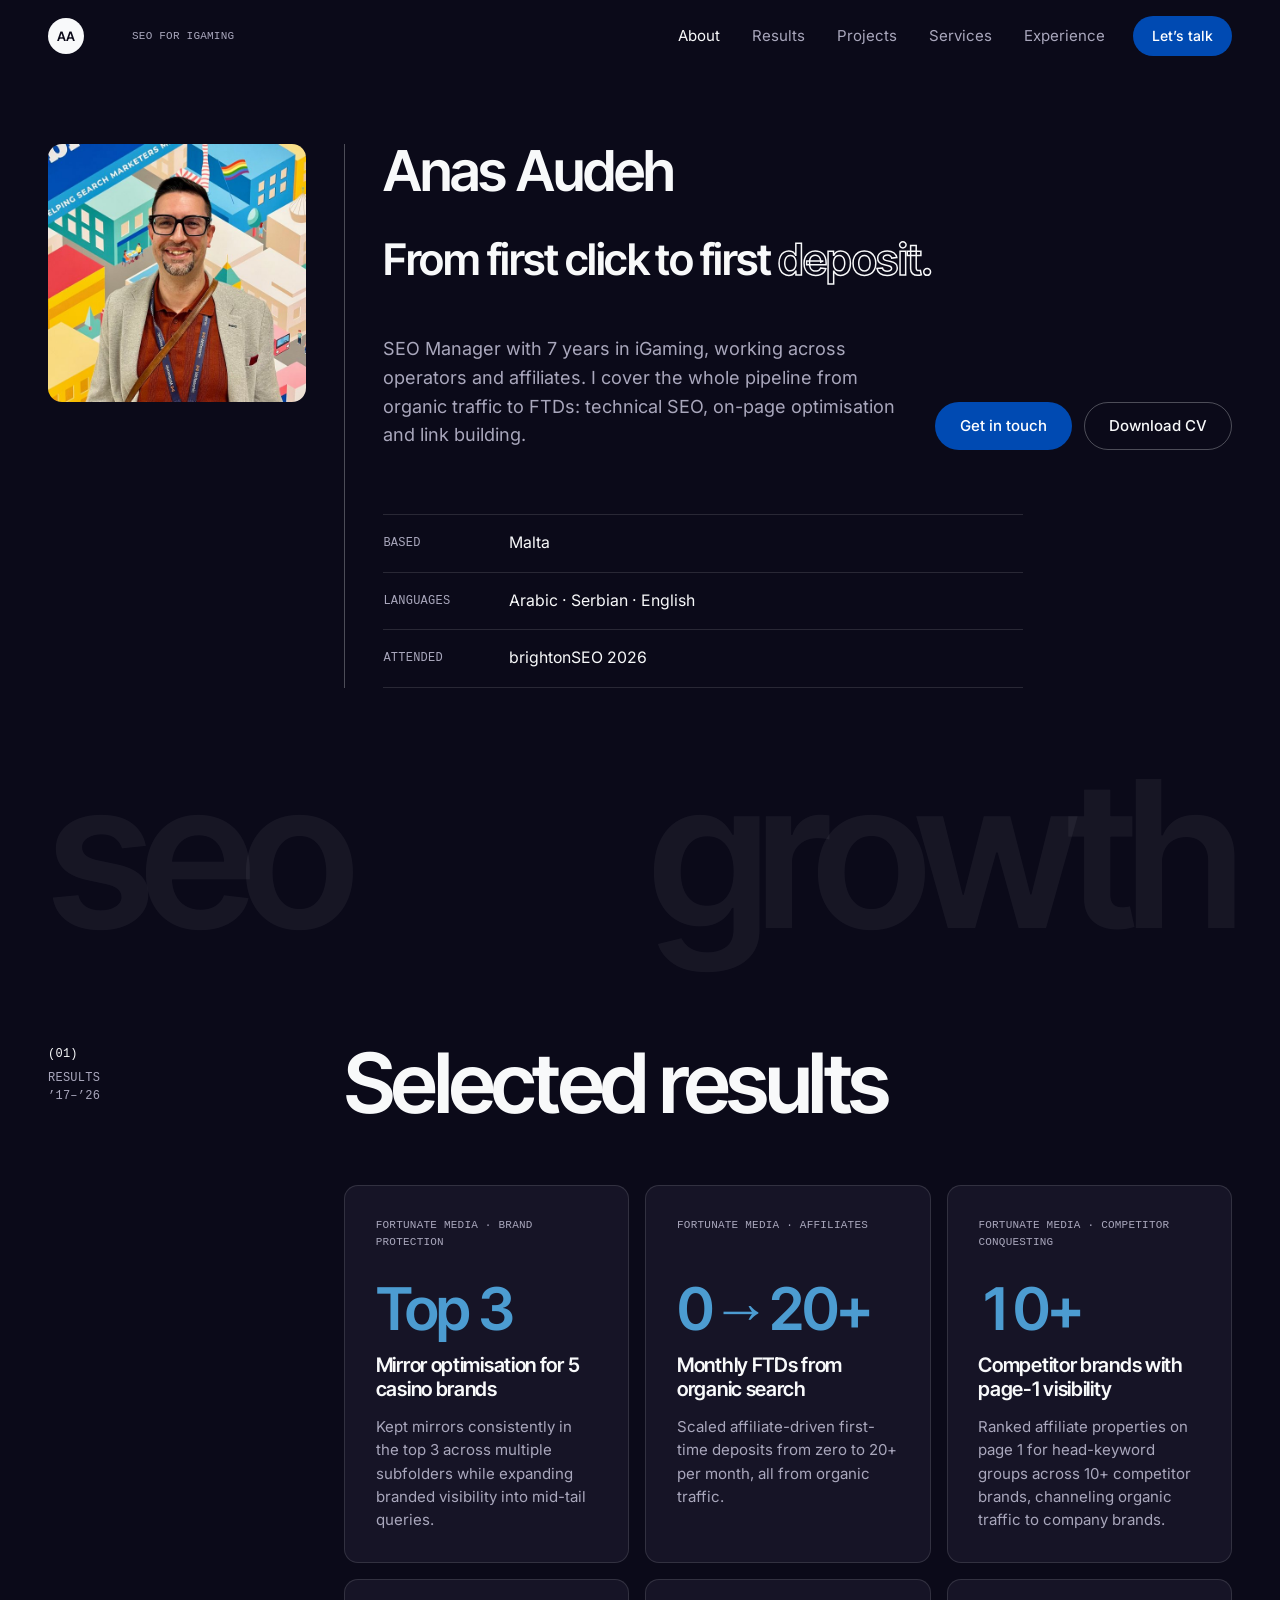
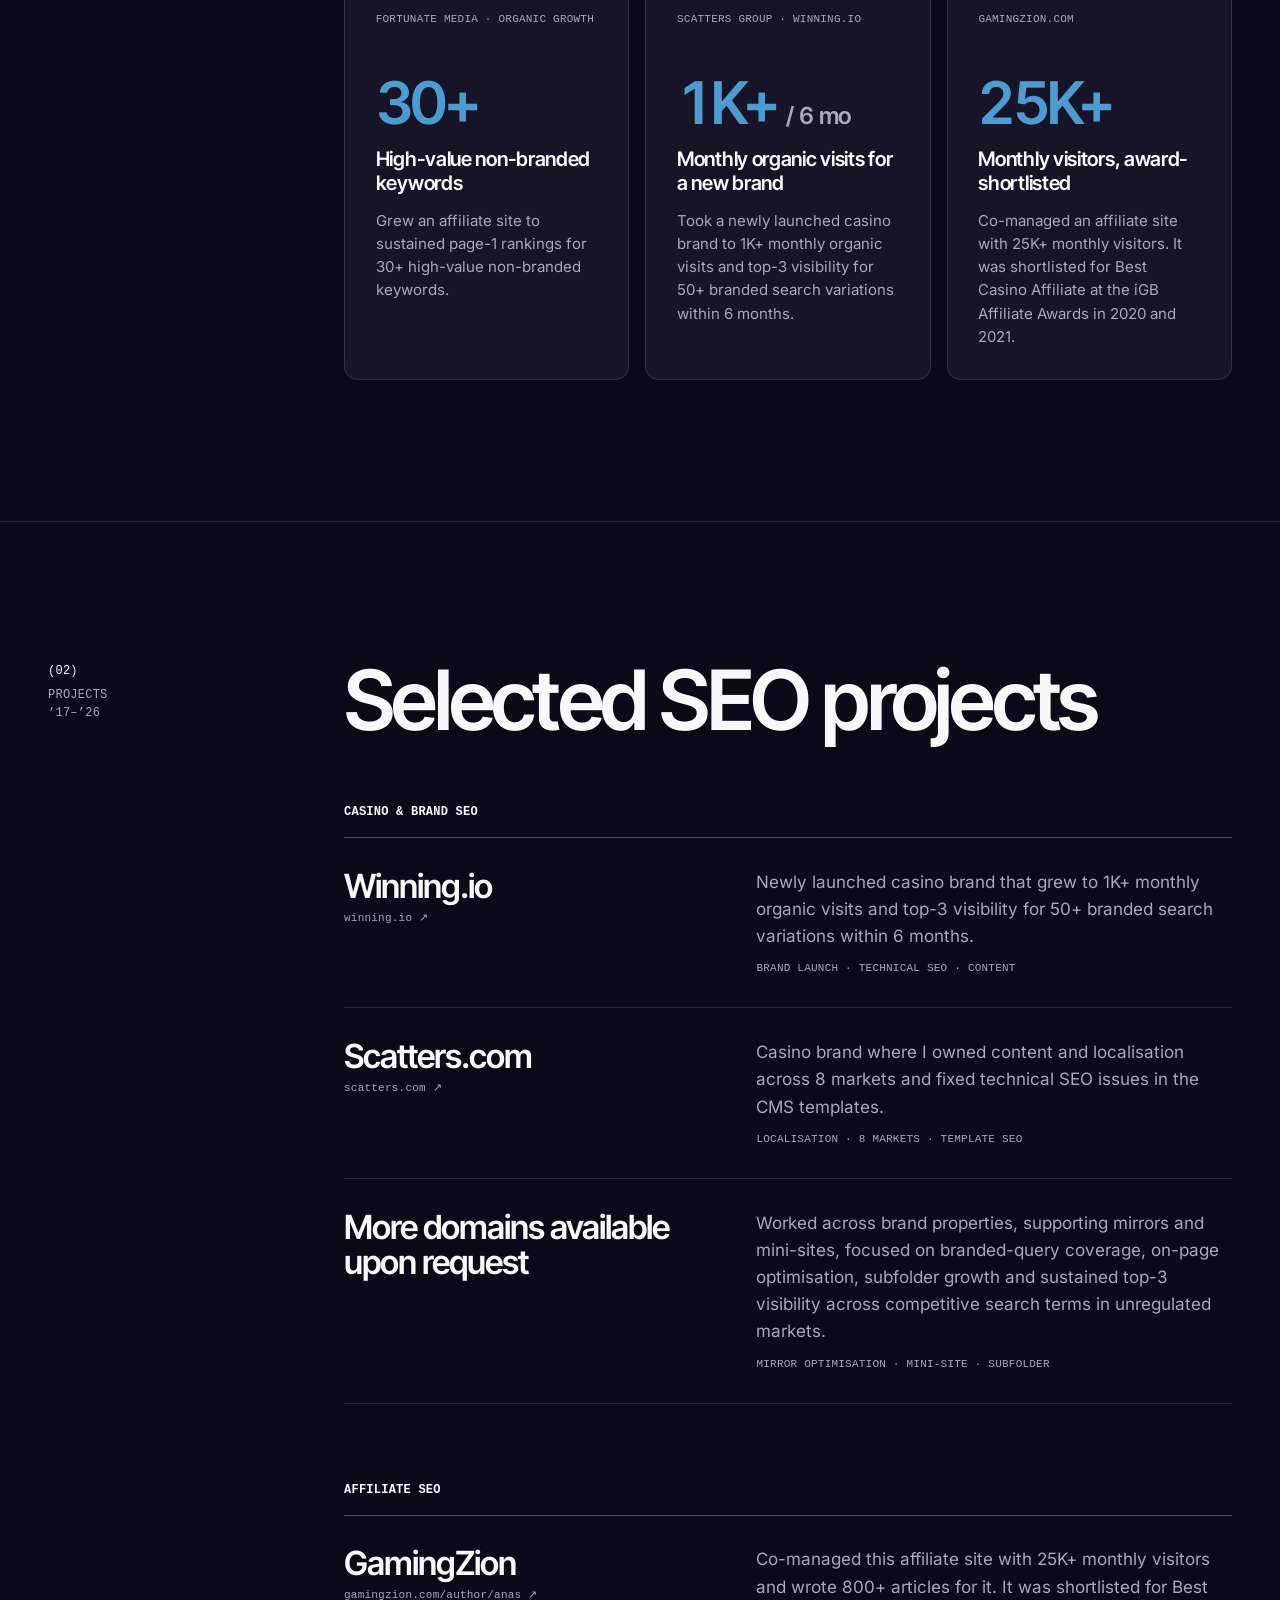
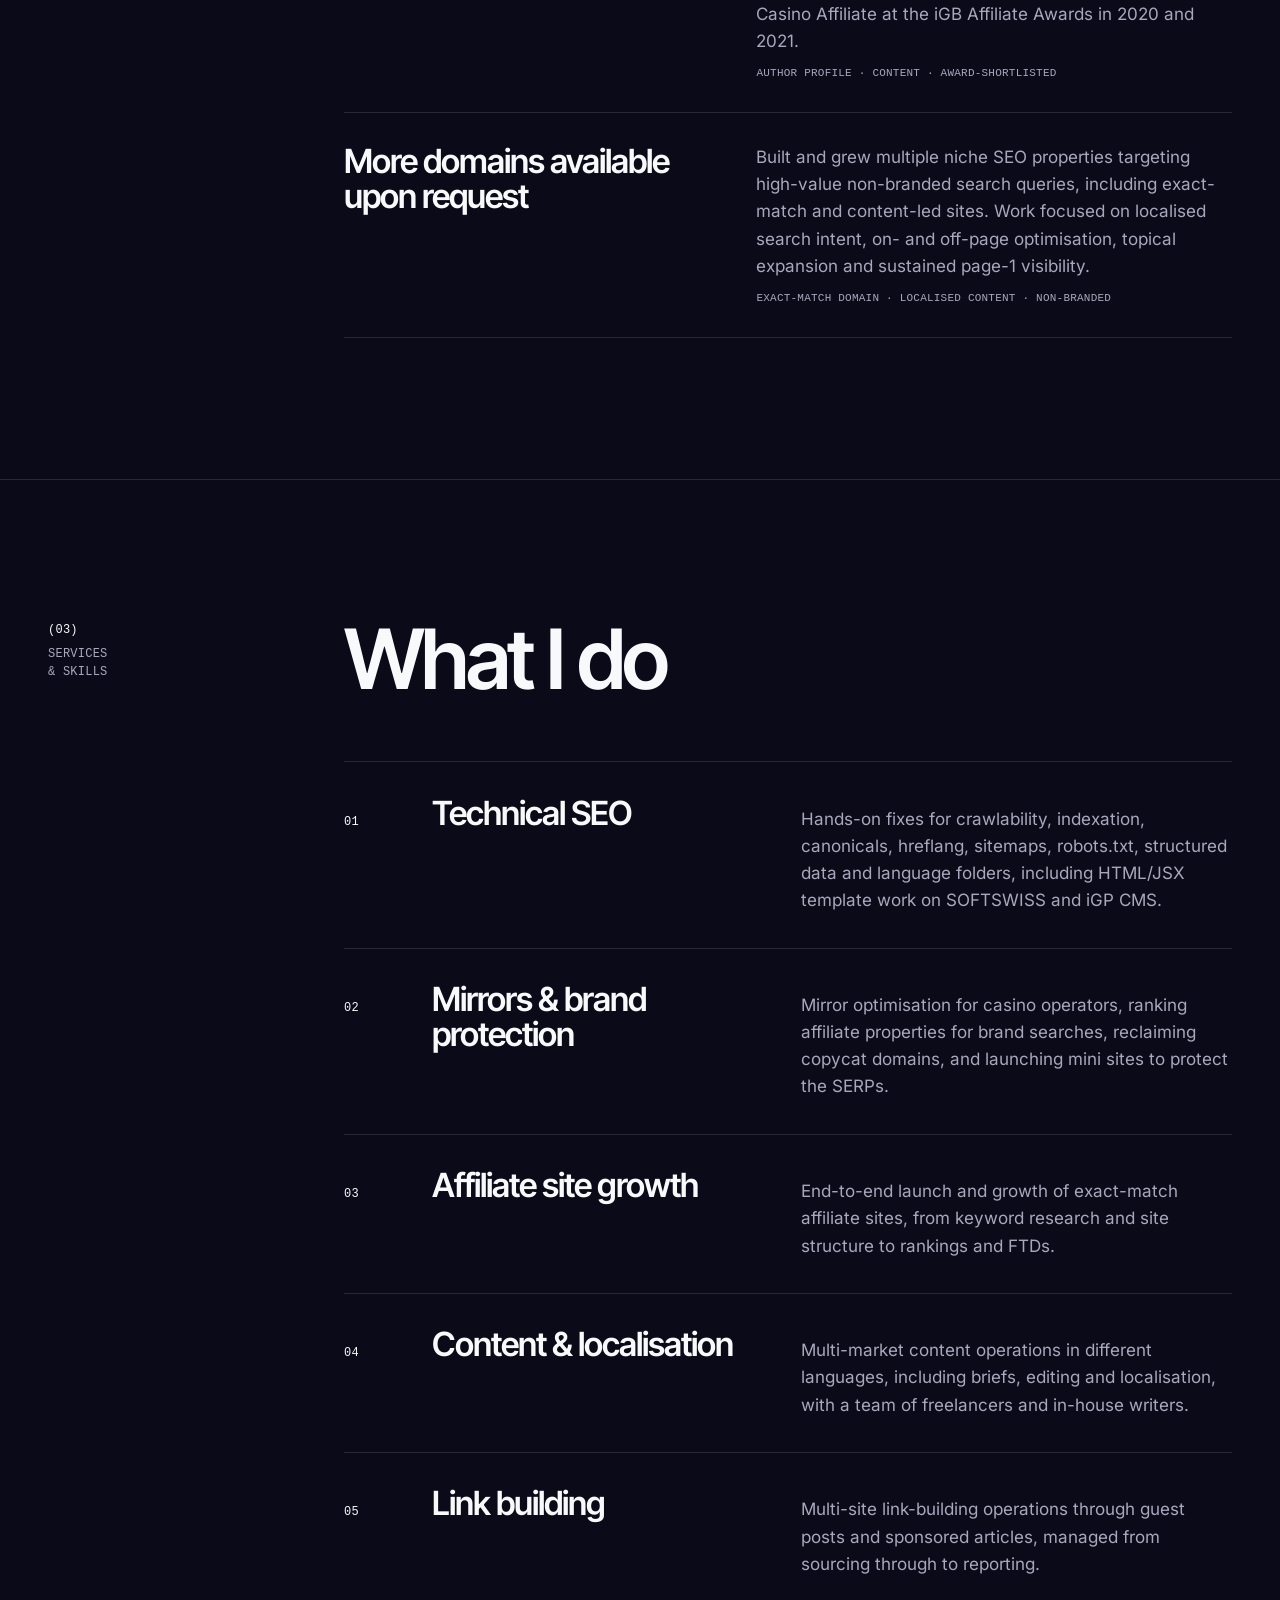
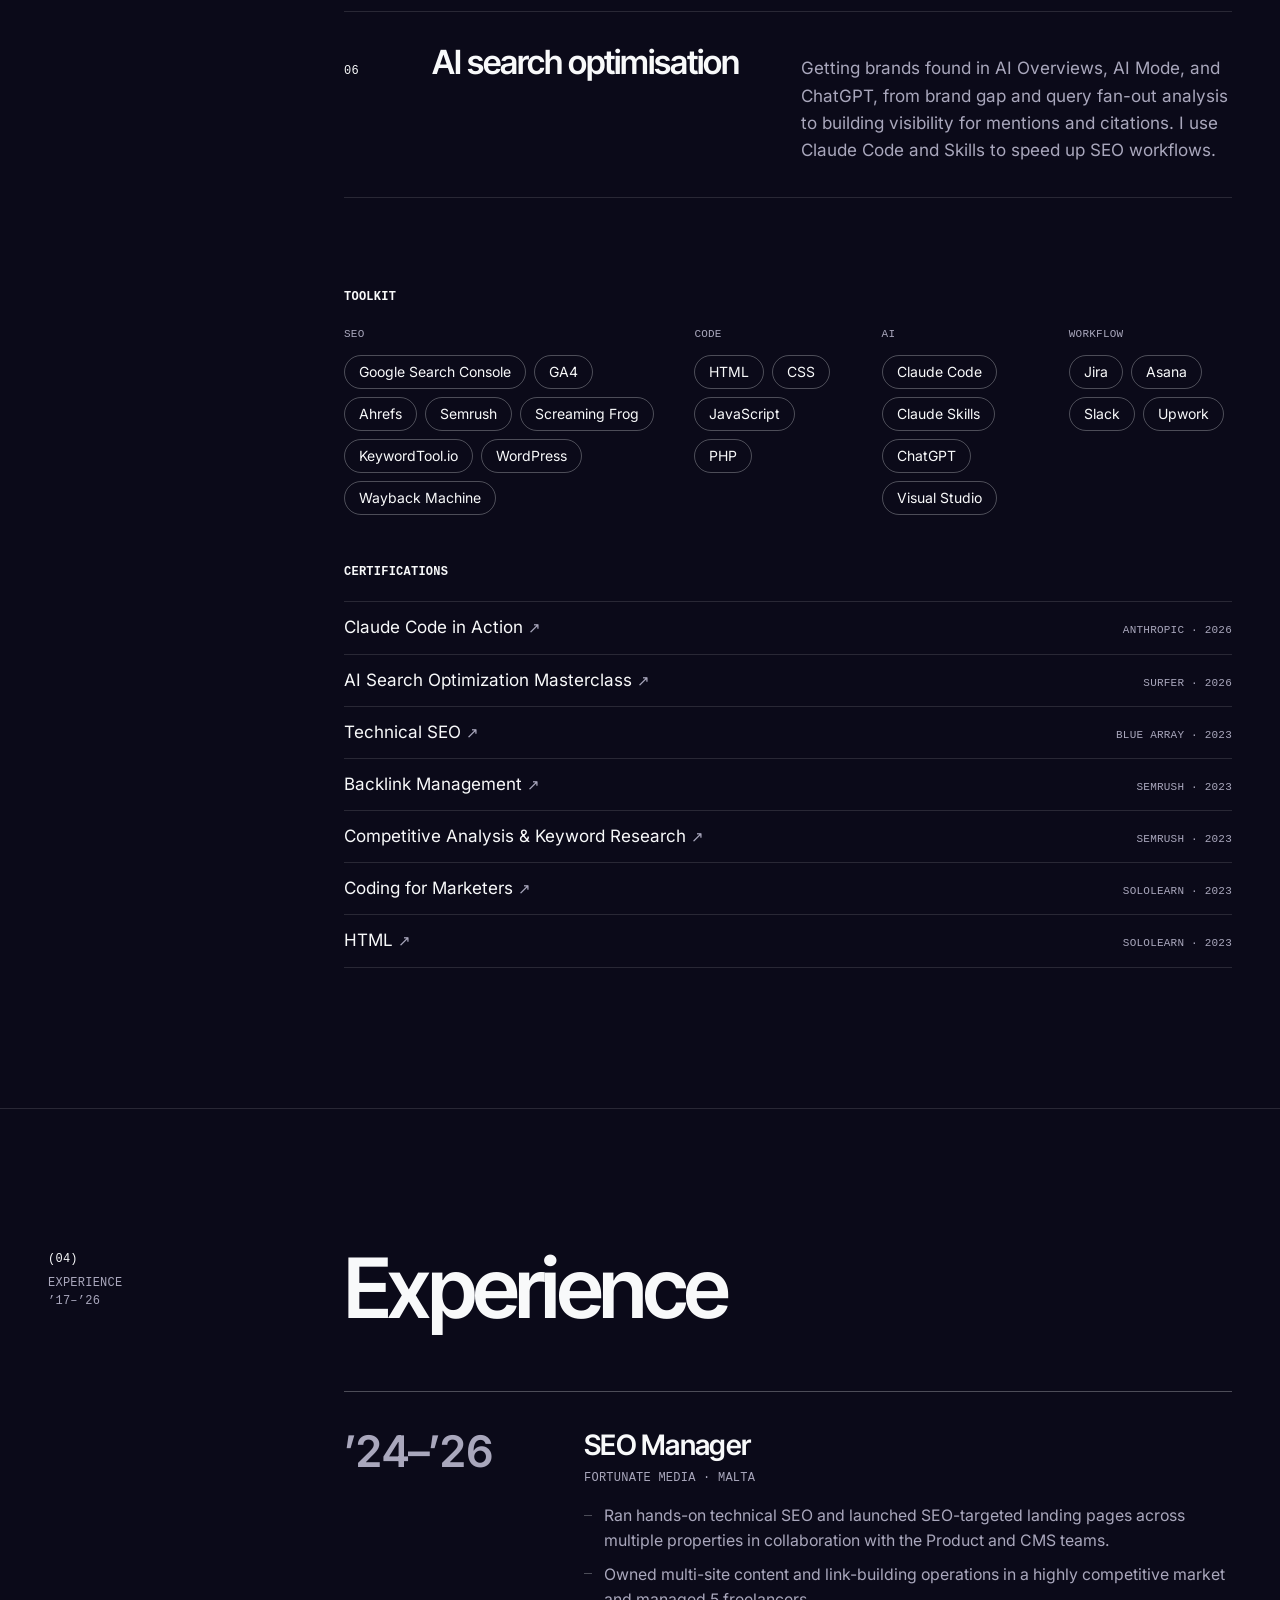
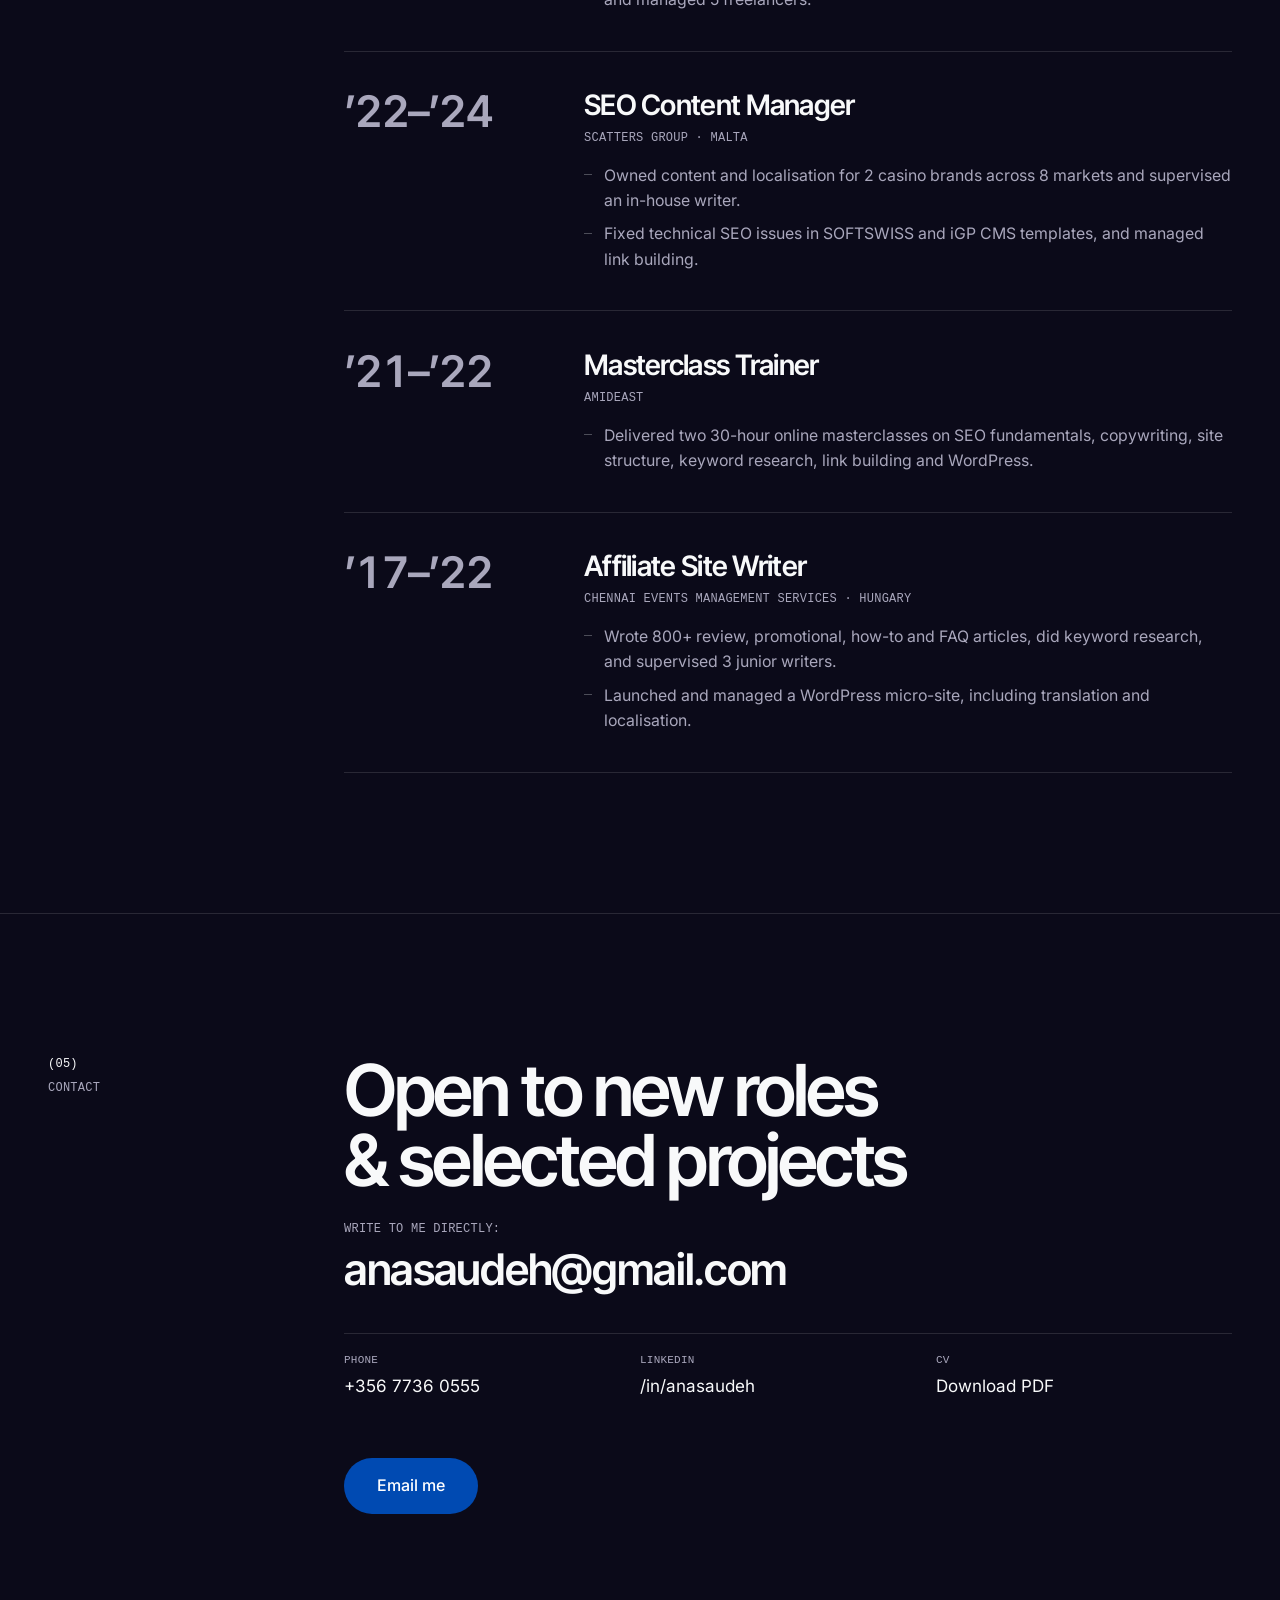
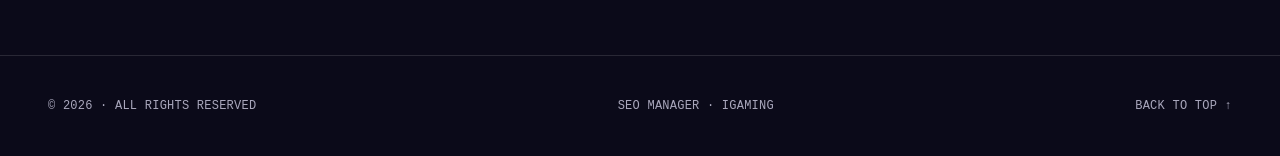
==== index.html @ d3a378ce "Add files via upload" ====
<!doctype html>
<html lang="en">
<head>
  <meta charset="utf-8">
  <meta name="viewport" content="width=device-width, initial-scale=1">

  <!-- Meta title: 52 chars · Meta description: 152 chars -->
  <title>Anas Audeh | SEO Manager for iGaming &amp; Affiliate SEO</title>
  <meta name="description" content="Specialised in technical SEO, on-page optimisation, link building, brand protection and affiliate growth, driving high-value FTDs.">
  <link rel="canonical" href="https://anasaudeh.github.io/">
  <meta name="robots" content="index, follow, max-image-preview:large, max-snippet:-1">
  <meta name="author" content="Anas Audeh">
  <meta name="theme-color" content="#0B0A19">
  <link rel="sitemap" type="application/xml" href="/sitemap.xml">

  <meta property="og:type" content="profile">
  <meta property="og:site_name" content="Anas Audeh">
  <meta property="og:locale" content="en_GB">
  <meta property="og:title" content="Anas Audeh | SEO Manager for iGaming &amp; Affiliate SEO">
  <meta property="og:description" content="Specialised in technical SEO, on-page optimisation, link building, brand protection and affiliate growth, driving high-value FTDs.">
  <meta property="og:url" content="https://anasaudeh.github.io/">
  <meta property="og:image" content="https://anasaudeh.github.io/assets/img/og-image.jpg">
  <meta property="og:image:width" content="1200">
  <meta property="og:image:height" content="630">
  <meta property="og:image:alt" content="Anas Audeh, SEO Manager, at brightonSEO">
  <meta property="profile:first_name" content="Anas">
  <meta property="profile:last_name" content="Audeh">
  <meta name="twitter:card" content="summary_large_image">
  <meta name="twitter:title" content="Anas Audeh | SEO Manager for iGaming &amp; Affiliate SEO">
  <meta name="twitter:description" content="Specialised in technical SEO, on-page optimisation, link building, brand protection and affiliate growth, driving high-value FTDs.">
  <meta name="twitter:image" content="https://anasaudeh.github.io/assets/img/og-image.jpg">

  <script>document.documentElement.classList.add('js');</script>
  <link rel="icon" type="image/png" href="/assets/img/favicon-96.png" sizes="96x96">
  <link rel="icon" type="image/svg+xml" href="/assets/img/favicon.svg">
  <link rel="shortcut icon" href="/favicon.ico">
  <link rel="apple-touch-icon" sizes="180x180" href="/assets/img/apple-touch-icon.png">
  <meta name="apple-mobile-web-app-title" content="Anas Audeh">
  <link rel="manifest" href="/site.webmanifest">

  <link rel="preload" as="image" href="assets/img/anas-audeh-600.jpg" imagesrcset="assets/img/anas-audeh-600.jpg 600w, assets/img/anas-audeh-1000.jpg 1000w" imagesizes="(max-width: 521px) 46vw, (max-width: 767px) 240px, 30vw">
  <link rel="stylesheet" href="assets/css/styles.css">

  <script type="application/ld+json">
  {
    "@context": "https://schema.org",
    "@graph": [
      {
        "@type": "WebSite",
        "@id": "https://anasaudeh.github.io/#website",
        "url": "https://anasaudeh.github.io/",
        "name": "Anas Audeh",
        "description": "Portfolio of Anas Audeh, SEO Manager for iGaming and affiliate SEO.",
        "inLanguage": "en",
        "publisher": { "@id": "https://anasaudeh.github.io/#person" }
      },
      {
        "@type": "ProfilePage",
        "@id": "https://anasaudeh.github.io/#webpage",
        "url": "https://anasaudeh.github.io/",
        "name": "Anas Audeh | SEO Manager for iGaming & Affiliate SEO",
        "description": "Specialised in technical SEO, on-page optimisation, link building, brand protection and affiliate growth, driving high-value FTDs.",
        "inLanguage": "en",
        "isPartOf": { "@id": "https://anasaudeh.github.io/#website" },
        "mainEntity": { "@id": "https://anasaudeh.github.io/#person" },
        "primaryImageOfPage": { "@id": "https://anasaudeh.github.io/#portrait" },
        "hasPart": { "@id": "https://anasaudeh.github.io/#projects" },
        "dateCreated": "2026-10-05T10:00:00+02:00",
        "dateModified": "2026-10-06T10:00:00+02:00"
      },
      {
        "@type": "ImageObject",
        "@id": "https://anasaudeh.github.io/#portrait",
        "url": "https://anasaudeh.github.io/assets/img/anas-audeh-1000.jpg",
        "contentUrl": "https://anasaudeh.github.io/assets/img/anas-audeh-1000.jpg",
        "width": 1000,
        "height": 1000,
        "caption": "Anas Audeh, SEO Manager"
      },
      {
        "@type": "Person",
        "@id": "https://anasaudeh.github.io/#person",
        "name": "Anas Audeh",
        "givenName": "Anas",
        "familyName": "Audeh",
        "jobTitle": "SEO Manager",
        "description": "SEO Manager with 7 years in iGaming, working across operators and affiliates: technical SEO, on-page optimisation, link building, brand protection, mirror optimisation and affiliate site growth.",
        "url": "https://anasaudeh.github.io/",
        "image": { "@id": "https://anasaudeh.github.io/#portrait" },
        "email": "mailto:anasaudeh@gmail.com",
        "telephone": "+35677360555",
        "address": { "@type": "PostalAddress", "addressCountry": "MT" },
        "sameAs": [
          "https://www.linkedin.com/in/anasaudeh/",
          "https://www.gamingzion.com/author/anas/"
        ],
        "knowsLanguage": ["ar", "sr", "en"],
        "knowsAbout": ["Search Engine Optimization", "Technical SEO", "iGaming SEO", "Affiliate SEO", "Casino Mirror Optimisation", "Brand Protection", "Link Building", "Content Localisation", "Hreflang", "Structured Data", "AI Search Optimization"],
        "hasOccupation": {
          "@type": "Occupation",
          "name": "SEO Manager",
          "occupationLocation": { "@type": "Country", "name": "Malta" },
          "skills": "Technical SEO, on-page optimisation, link building, mirror optimisation, brand protection, affiliate site growth, Arabic and English content localisation"
        },
        "hasCredential": [
          { "@type": "EducationalOccupationalCredential", "name": "Claude Code in Action", "credentialCategory": "certificate","recognizedBy": { "@type": "Organization", "name": "Anthropic" }, "url": "https://academy.claude.com/verify/67aee94d6bd5a4af589834d29f48e5f9" },
          { "@type": "EducationalOccupationalCredential", "name": "AI Search Optimization Masterclass", "credentialCategory": "certificate", "dateCreated": "2026-01-06", "recognizedBy": { "@type": "Organization", "name": "Surfer" }, "url": "https://credsverse.com/credentials/c81340a9-4514-42fe-adad-29f379c34323?preview=1" },
          { "@type": "EducationalOccupationalCredential", "name": "Technical SEO", "credentialCategory": "certificate", "dateCreated": "2023-07-10", "recognizedBy": { "@type": "Organization", "name": "Blue Array" }, "url": "https://www.bluearrayacademy.com/certificates/qzirxtob3e" },
          { "@type": "EducationalOccupationalCredential", "name": "Backlink Management", "credentialCategory": "certificate", "dateCreated": "2023-06-06", "recognizedBy": { "@type": "Organization", "name": "Semrush" }, "url": "https://static.semrush.com/academy-prod/certificate/11401057/XxwMrcJ4NJ2ikvB.png" },
          { "@type": "EducationalOccupationalCredential", "name": "Competitive Analysis and Keyword Research", "credentialCategory": "certificate", "dateCreated": "2023-05-05", "recognizedBy": { "@type": "Organization", "name": "Semrush" }, "url": "https://static.semrush.com/academy-prod/certificate/11401057/IXXDJ6OinRSXhJL.png" },
          { "@type": "EducationalOccupationalCredential", "name": "Coding for Marketers", "credentialCategory": "certificate", "dateCreated": "2023-03-13", "recognizedBy": { "@type": "Organization", "name": "Sololearn" }, "url": "https://www.sololearn.com/en/certificates/CT-DFIZCYKF" },
          { "@type": "EducationalOccupationalCredential", "name": "HTML", "credentialCategory": "certificate", "dateCreated": "2023-03-05", "recognizedBy": { "@type": "Organization", "name": "Sololearn" }, "url": "https://www.sololearn.com/en/certificates/CC-BE1X3CRT" }
        ]
      },
      {
        "@type": "ItemList",
        "@id": "https://anasaudeh.github.io/#projects",
        "name": "Selected SEO projects",
        "itemListElement": [
          { "@type": "ListItem", "position": 1, "item": { "@type": "WebSite", "name": "Winning.io", "url": "https://winning.io/" } },
          { "@type": "ListItem", "position": 2, "item": { "@type": "WebSite", "name": "Scatters.com", "url": "https://scatters.com/" } },
          { "@type": "ListItem", "position": 3, "item": { "@type": "WebSite", "name": "GamingZion", "url": "https://www.gamingzion.com/author/anas/" } }
        ]
      }
    ]
  }
  </script>
</head>
<body id="top">
  <a class="skip-link" href="#main">Skip to content</a>

  <header class="site-header">
    <div class="header-inner">
      <a class="wordmark" href="#top" aria-label="Back to top">
        <span class="wordmark-mark" aria-hidden="true">AA</span>
      </a>
      <p class="header-meta mono">SEO for iGaming</p>
      <button class="menu-toggle" type="button" aria-expanded="false" aria-controls="site-nav">Menu</button>
      <nav class="site-nav" id="site-nav" aria-label="Primary">
        <ul>
          <li><a href="#about">About</a></li>
          <li><a href="#results">Results</a></li>
          <li><a href="#projects">Projects</a></li>
          <li><a href="#services">Services</a></li>
          <li><a href="#experience">Experience</a></li>
          <li><a class="btn btn-primary btn-sm" href="#contact">Let’s talk</a></li>
        </ul>
      </nav>
    </div>
  </header>

  <main id="main">

    <!-- HERO / ABOUT -->
    <section class="hero" id="about" aria-labelledby="hero-name">
      <div class="container hero-grid">
        <div class="hero-side">
          <figure class="portrait reveal">
            <img
              src="assets/img/anas-audeh-600.jpg"
              srcset="assets/img/anas-audeh-600.jpg 600w, assets/img/anas-audeh-1000.jpg 1000w"
              sizes="(max-width: 521px) 46vw, (max-width: 767px) 240px, 30vw"
              width="600" height="600"
              alt="Anas Audeh, SEO Manager, smiling at brightonSEO"
              fetchpriority="high">
          </figure>
        </div>

        <div class="hero-main">
          <h1 class="hero-name reveal" id="hero-name">Anas Audeh</h1>
          <p class="hero-title reveal">From first click to first <span class="outline">deposit.</span></p>
          <div class="hero-foot reveal">
            <p class="hero-lede">SEO Manager with 7 years in iGaming, working across operators and affiliates. I cover the whole pipeline from organic traffic to FTDs: technical SEO, on-page optimisation and link building.</p>
            <div class="hero-ctas">
              <a class="btn btn-primary" href="#contact">Get in touch</a>
              <a class="btn btn-ghost" href="assets/Anas-Audeh-CV.pdf" download>Download CV</a>
            </div>
          </div>
          <dl class="facts hero-facts reveal">
            <div><dt class="mono">Based</dt><dd>Malta</dd></div>
            <div><dt class="mono">Languages</dt><dd>Arabic · Serbian · English</dd></div>
            <div><dt class="mono">Attended</dt><dd>brightonSEO 2026</dd></div>
          </dl>
        </div>
      </div>
      <div class="ghost-words" aria-hidden="true">
        <span>seo</span><span>growth</span>
      </div>
    </section>

    <!-- RESULTS -->
    <section class="section" id="results" aria-labelledby="results-title">
      <div class="container section-grid">
        <div class="section-label">
          <span class="mono">(01)</span>
          <span class="mono">Results <br>’17–’26</span>
        </div>
        <div class="section-body">
          <h2 class="section-title reveal" id="results-title">Selected results</h2>
          <ul class="cards">
            <li class="card reveal">
              <p class="card-tag mono">Fortunate Media · Brand protection</p>
              <p class="card-metric">Top 3</p>
              <h3>Mirror optimisation for 5 casino brands</h3>
              <p>Kept mirrors consistently in the top 3 across multiple subfolders while expanding branded visibility into mid-tail queries.</p>
            </li>
            <li class="card reveal">
              <p class="card-tag mono">Fortunate Media · Affiliates</p>
              <p class="card-metric">0→20+</p>
              <h3>Monthly FTDs from organic search</h3>
              <p>Scaled affiliate-driven first-time deposits from zero to 20+ per month, all from organic traffic.</p>
            </li>
            <li class="card reveal">
              <p class="card-tag mono">Fortunate Media · Competitor conquesting</p>
              <p class="card-metric">10+</p>
              <h3>Competitor brands with page-1 visibility</h3>
              <p>Ranked affiliate properties on page 1 for head-keyword groups across 10+ competitor brands, channeling organic traffic to company brands.</p>
            </li>
            <li class="card reveal">
              <p class="card-tag mono">Fortunate Media · Organic Growth</p>
              <p class="card-metric">30+</p>
              <h3>High-value non-branded keywords</h3>
              <p>Grew an affiliate site to sustained page-1 rankings for 30+ high-value non-branded keywords.</p>
            </li>
            <li class="card reveal">
              <p class="card-tag mono">Scatters Group · Winning.io</p>
              <p class="card-metric">1K+ <small>/ 6 mo</small></p>
              <h3>Monthly organic visits for a new brand</h3>
              <p>Took a newly launched casino brand to 1K+ monthly organic visits and top-3 visibility for 50+ branded search variations within 6 months.</p>
            </li>
            <li class="card reveal">
              <p class="card-tag mono">GamingZion.com</p>
              <p class="card-metric">25K+</p>
              <h3>Monthly visitors, award-shortlisted</h3>
              <p>Co-managed an affiliate site with 25K+ monthly visitors. It was shortlisted for Best Casino Affiliate at the iGB Affiliate Awards in 2020 and 2021.</p>
            </li>
          </ul>
        </div>
      </div>
    </section>

    <!-- PROJECTS -->
    <section class="section" id="projects" aria-labelledby="projects-title">
      <div class="container section-grid">
        <div class="section-label">
          <span class="mono">(02)</span>
          <span class="mono">Projects <br>’17–’26</span>
        </div>
        <div class="section-body">
          <h2 class="section-title reveal" id="projects-title">Selected SEO projects</h2>

          <div class="project-group reveal">
            <h3 class="project-group-title mono">Casino &amp; brand SEO</h3>
            <ul class="projects">
              <li class="project">
                <a href="https://winning.io/" target="_blank" rel="noopener">
                  <div class="project-head">
                    <h4>Winning.io</h4>
                    <span class="project-url mono">winning.io <span aria-hidden="true">↗</span></span>
                  </div>
                  <p class="project-desc">Newly launched casino brand that grew to 1K+ monthly organic visits and top-3 visibility for 50+ branded search variations within 6 months.</p>
                  <p class="project-tags mono">Brand launch · Technical SEO · Content</p>
                </a>
              </li>
              <li class="project">
                <a href="https://scatters.com/" target="_blank" rel="noopener">
                  <div class="project-head">
                    <h4>Scatters.com</h4>
                    <span class="project-url mono">scatters.com <span aria-hidden="true">↗</span></span>
                  </div>
                  <p class="project-desc">Casino brand where I owned content and localisation across 8 markets and fixed technical SEO issues in the CMS templates.</p>
                  <p class="project-tags mono">Localisation · 8 markets · Template SEO</p>
                </a>
              </li>
              <li class="project project-more">
                <div class="project-inner">
                  <div class="project-head">
                    <h4>More domains available upon request</h4>
                  </div>
                  <p class="project-desc">Worked across brand properties, supporting mirrors and mini-sites, focused on branded-query coverage, on-page optimisation, subfolder growth and sustained top-3 visibility across competitive search terms in unregulated markets.</p>
                  <p class="project-tags mono">Mirror optimisation · Mini-site · Subfolder</p>
                </div>
              </li>
            </ul>
          </div>

          <div class="project-group reveal">
            <h3 class="project-group-title mono">Affiliate SEO</h3>
            <ul class="projects">
              <li class="project">
                <a href="https://www.gamingzion.com/author/anas/" target="_blank" rel="noopener">
                  <div class="project-head">
                    <h4>GamingZion</h4>
                    <span class="project-url mono">gamingzion.com/author/anas <span aria-hidden="true">↗</span></span>
                  </div>
                  <p class="project-desc">Co-managed this affiliate site with 25K+ monthly visitors and wrote 800+ articles for it. It was shortlisted for Best Casino Affiliate at the iGB Affiliate Awards in 2020 and 2021.</p>
                  <p class="project-tags mono">Author profile · Content · Award-shortlisted</p>
                </a>
              </li>
              <li class="project project-more">
                <div class="project-inner">
                  <div class="project-head">
                    <h4>More domains available upon request</h4>
                  </div>
                  <p class="project-desc">Built and grew multiple niche SEO properties targeting high-value non-branded search queries, including exact-match and content-led sites. Work focused on localised search intent, on- and off-page optimisation, topical expansion and sustained page-1 visibility.</p>
                  <p class="project-tags mono">Exact-match domain · Localised content · Non-branded</p>
                </div>
              </li>
            </ul>
          </div>
        </div>
      </div>
    </section>

    <!-- SERVICES -->
    <section class="section" id="services" aria-labelledby="services-title">
      <div class="container section-grid">
        <div class="section-label">
          <span class="mono">(03)</span>
          <span class="mono">Services <br>&amp; Skills</span>
        </div>
        <div class="section-body">
          <h2 class="section-title reveal" id="services-title">What I do</h2>
          <ol class="services">
            <li class="service reveal">
              <span class="service-num mono">01</span>
              <h3>Technical SEO</h3>
              <p>Hands-on fixes for crawlability, indexation, canonicals, hreflang, sitemaps, robots.txt, structured data and language folders, including HTML/JSX template work on SOFTSWISS and iGP CMS.</p>
            </li>
            <li class="service reveal">
              <span class="service-num mono">02</span>
              <h3>Mirrors &amp; brand protection</h3>
              <p>Mirror optimisation for casino operators, ranking affiliate properties for brand searches, reclaiming copycat domains, and launching mini sites to protect the SERPs.</p>
            </li>
            <li class="service reveal">
              <span class="service-num mono">03</span>
              <h3>Affiliate site growth</h3>
              <p>End-to-end launch and growth of exact-match affiliate sites, from keyword research and site structure to rankings and FTDs.</p>
            </li>
            <li class="service reveal">
              <span class="service-num mono">04</span>
              <h3>Content &amp; localisation</h3>
              <p>Multi-market content operations in different languages, including briefs, editing and localisation, with a team of freelancers and in-house writers.</p>
            </li>
            <li class="service reveal">
              <span class="service-num mono">05</span>
              <h3>Link building</h3>
              <p>Multi-site link-building operations through guest posts and sponsored articles, managed from sourcing through to reporting.</p>
            </li>
            <li class="service reveal">
              <span class="service-num mono">06</span>
              <h3>AI search optimisation</h3>
              <p>Getting brands found in AI Overviews, AI Mode, and ChatGPT, from brand gap and query fan-out analysis to building visibility for mentions and citations. I use Claude Code and Skills to speed up SEO workflows.</p>
            </li>
          </ol>

          <div class="toolkit reveal">
            <h3 class="toolkit-title mono">Toolkit</h3>
            <div class="toolkit-groups">
              <div>
                <p class="mono toolkit-label">SEO</p>
                <ul class="chips">
                  <li>Google Search Console</li><li>GA4</li><li>Ahrefs</li><li>Semrush</li><li>Screaming Frog</li><li>KeywordTool.io</li><li>WordPress</li><li>Wayback Machine</li>
                </ul>
              </div>
              <div>
                <p class="mono toolkit-label">Code</p>
                <ul class="chips"><li>HTML</li><li>CSS</li><li>JavaScript</li><li>PHP</li></ul>
              </div>
              <div>
                <p class="mono toolkit-label">AI</p>
                <ul class="chips"><li>Claude Code</li><li>Claude Skills</li><li>ChatGPT</li><li>Visual Studio</li></ul>
              </div>
              <div>
                <p class="mono toolkit-label">Workflow</p>
                <ul class="chips"><li>Jira</li><li>Asana</li><li>Slack</li><li>Upwork</li></ul>
              </div>
            </div>

            <h3 class="toolkit-title mono">Certifications</h3>
            <ul class="certs">
              <li><a href="https://academy.claude.com/verify/67aee94d6bd5a4af589834d29f48e5f9" target="_blank" rel="noopener"><span class="cert-name">Claude Code in Action <span aria-hidden="true">↗</span></span><span class="mono">Anthropic · 2026</span></a></li>
              <li><a href="https://credsverse.com/credentials/c81340a9-4514-42fe-adad-29f379c34323?preview=1" target="_blank" rel="noopener"><span class="cert-name">AI Search Optimization Masterclass <span aria-hidden="true">↗</span></span><span class="mono">Surfer · 2026</span></a></li>
              <li><a href="https://www.bluearrayacademy.com/certificates/qzirxtob3e" target="_blank" rel="noopener"><span class="cert-name">Technical SEO <span aria-hidden="true">↗</span></span><span class="mono">Blue Array · 2023</span></a></li>
              <li><a href="https://static.semrush.com/academy-prod/certificate/11401057/XxwMrcJ4NJ2ikvB.png" target="_blank" rel="noopener"><span class="cert-name">Backlink Management <span aria-hidden="true">↗</span></span><span class="mono">Semrush · 2023</span></a></li>
              <li><a href="https://static.semrush.com/academy-prod/certificate/11401057/IXXDJ6OinRSXhJL.png" target="_blank" rel="noopener"><span class="cert-name">Competitive Analysis &amp; Keyword Research <span aria-hidden="true">↗</span></span><span class="mono">Semrush · 2023</span></a></li>
              <li><a href="https://www.sololearn.com/en/certificates/CT-DFIZCYKF" target="_blank" rel="noopener"><span class="cert-name">Coding for Marketers <span aria-hidden="true">↗</span></span><span class="mono">Sololearn · 2023</span></a></li>
              <li><a href="https://www.sololearn.com/en/certificates/CC-BE1X3CRT" target="_blank" rel="noopener"><span class="cert-name">HTML <span aria-hidden="true">↗</span></span><span class="mono">Sololearn · 2023</span></a></li>
            </ul>
          </div>
        </div>
      </div>
    </section>

    <!-- EXPERIENCE -->
    <section class="section" id="experience" aria-labelledby="experience-title">
      <div class="container section-grid">
        <div class="section-label">
          <span class="mono">(04)</span>
          <span class="mono">Experience <br>’17–’26</span>
        </div>
        <div class="section-body">
          <h2 class="section-title reveal" id="experience-title">Experience</h2>
          <ol class="timeline">
            <li class="role reveal">
              <p class="role-years">’24–’26</p>
              <div class="role-body">
                <h3>SEO Manager</h3>
                <p class="role-org mono">Fortunate Media · Malta</p>
                <ul>
                  <li>Ran hands-on technical SEO and launched SEO-targeted landing pages across multiple properties in collaboration with the Product and CMS teams.</li>
                  <li>Owned multi-site content and link-building operations in a highly competitive market and managed 5 freelancers.</li>
                </ul>
              </div>
            </li>
            <li class="role reveal">
              <p class="role-years">’22–’24</p>
              <div class="role-body">
                <h3>SEO Content Manager</h3>
                <p class="role-org mono">Scatters Group · Malta</p>
                <ul>
                  <li>Owned content and localisation for 2 casino brands across 8 markets and supervised an in-house writer.</li>
                  <li>Fixed technical SEO issues in SOFTSWISS and iGP CMS templates, and managed link building.</li>
                </ul>
              </div>
            </li>
            <li class="role reveal">
              <p class="role-years">’21–’22</p>
              <div class="role-body">
                <h3>Masterclass Trainer</h3>
                <p class="role-org mono">AMIDEAST</p>
                <ul>
                  <li>Delivered two 30-hour online masterclasses on SEO fundamentals, copywriting, site structure, keyword research, link building and WordPress.</li>
                </ul>
              </div>
            </li>
            <li class="role reveal">
              <p class="role-years">’17–’22</p>
              <div class="role-body">
                <h3>Affiliate Site Writer</h3>
                <p class="role-org mono">Chennai Events Management Services · Hungary</p>
                <ul>
                  <li>Wrote 800+ review, promotional, how-to and FAQ articles, did keyword research, and supervised 3 junior writers.</li>
                  <li>Launched and managed a WordPress micro-site, including translation and localisation.</li>
                </ul>
              </div>
            </li>
          </ol>
        </div>
      </div>
    </section>

    <!-- CONTACT -->
    <section class="section contact" id="contact" aria-labelledby="contact-title">
      <div class="container section-grid">
        <div class="section-label">
          <span class="mono">(05)</span>
          <span class="mono">Contact</span>
        </div>
        <div class="section-body">
          <h2 class="contact-title reveal" id="contact-title">Open to new roles <br>&amp; selected projects</h2>
          <p class="contact-kicker mono reveal">Write to me directly:</p>
          <a class="contact-email reveal" href="mailto:anasaudeh@gmail.com">anasaudeh@gmail.com</a>
          <ul class="contact-links reveal">
            <li><a href="tel:+35677360555"><span class="mono">Phone</span>+356 7736 0555</a></li>
            <li><a href="https://www.linkedin.com/in/anasaudeh/" target="_blank" rel="me noopener"><span class="mono">LinkedIn</span>/in/anasaudeh</a></li>
            <li><a href="assets/Anas-Audeh-CV.pdf" download><span class="mono">CV</span>Download PDF</a></li>
          </ul>
          <a class="btn btn-primary btn-lg reveal" href="mailto:anasaudeh@gmail.com?subject=Hello%20Anas">Email me</a>
        </div>
      </div>
    </section>
  </main>

  <footer class="site-footer">
    <div class="container footer-inner">
      <p class="mono">© <span id="year">2026</span> · All rights reserved</p>
      <p class="mono">SEO Manager · iGaming</p>
      <a class="mono" href="#top">Back to top ↑</a>
    </div>
  </footer>

  <script src="assets/js/main.js" defer></script>
</body>
</html>
---- assets/css/styles.css ----
@font-face {
  font-family: "Inter";
  src: url("../fonts/Inter-Variable.woff2") format("woff2");
  font-style: normal;
  font-weight: 400 500;
  font-display: swap;
}

@font-face {
  font-family: "Inter Tight";
  src: url("../fonts/InterTight-Variable.woff2") format("woff2");
  font-style: normal;
  font-weight: 500 600;
  font-display: swap;
}
/* ==========================================================================
   Anas Audeh — SEO Manager
   Brand tokens
   ========================================================================== */
:root {
  --bg: #0B0A19;          /* base */
  --surface: #161426;     /* contrast card */
  --text: #F8F9FA;        /* text */
  --accent: #4C9CD1;      /* key metrics (result-card numbers) */
  --cta: #004AB2;         /* CTA buttons */
  --cta-press: #003A8C;
  --muted: #A9A7BC;
  --line: rgba(248, 249, 250, 0.12);
  --line-strong: rgba(248, 249, 250, 0.28);
  --ghost: rgba(248, 249, 250, 0.05);
  --focus: #8CC3E8;

  --font-display: "Inter Tight", "Helvetica Neue", Arial, sans-serif;
  --font-body: "Inter", "Helvetica Neue", Arial, sans-serif;
  --font-mono: ui-monospace, SFMono-Regular, Menlo, Monaco, Consolas, "Liberation Mono", monospace;

  --gutter: clamp(16px, 4vw, 48px);
  --max: 1440px;
  --header-h: 72px;
  --radius: 14px;

  --ease-out: cubic-bezier(0.22, 1, 0.36, 1);
  --dur: 220ms;

  color-scheme: dark;
}

/* ==========================================================================
   Base
   ========================================================================== */
*, *::before, *::after { box-sizing: border-box; }

html {
  scroll-behavior: smooth;
  scroll-padding-top: calc(var(--header-h) + 16px);
  -webkit-text-size-adjust: 100%;
}

body {
  margin: 0;
  background: var(--bg);
  color: var(--text);
  font-family: var(--font-body);
  font-size: 1.0625rem;
  line-height: 1.6;
  -webkit-font-smoothing: antialiased;
  overflow-x: hidden;
}

img { display: block; max-width: 100%; height: auto; }
a { color: inherit; }
ul, ol { margin: 0; padding: 0; list-style: none; }
h1, h2, h3, p, figure, dl, dd { margin: 0; }

.mono {
  font-family: var(--font-mono);
  font-size: 0.75rem;
  line-height: 1.5;
  letter-spacing: 0.02em;
  text-transform: uppercase;
  color: var(--muted);
}

.container {
  width: 100%;
  max-width: var(--max);
  margin-inline: auto;
  padding-inline: var(--gutter);
}

.sr-only {
  position: absolute !important;
  width: 1px; height: 1px;
  padding: 0; margin: -1px;
  overflow: hidden; clip: rect(0 0 0 0);
  white-space: nowrap; border: 0;
}

:focus-visible {
  outline: 2px solid var(--focus);
  outline-offset: 3px;
  border-radius: 4px;
}

.skip-link {
  position: absolute;
  left: 16px; top: -100px;
  z-index: 1000;
  padding: 12px 18px;
  background: var(--text);
  color: var(--bg);
  font-weight: 500;
  border-radius: 8px;
  text-decoration: none;
}
.skip-link:focus { top: 16px; }

/* ==========================================================================
   Buttons
   ========================================================================== */
.btn {
  display: inline-flex;
  align-items: center;
  justify-content: center;
  gap: 8px;
  min-height: 48px;
  padding: 0 24px;
  border-radius: 999px;
  font-family: var(--font-body);
  font-size: 0.9375rem;
  font-weight: 500;
  text-decoration: none;
  cursor: pointer;
  border: 1px solid transparent;
  transition: background-color var(--dur) var(--ease-out),
              border-color var(--dur) var(--ease-out),
              transform var(--dur) var(--ease-out);
  touch-action: manipulation;
}
.btn:active { transform: scale(0.97); }

.btn-primary { background: var(--cta); color: #fff; }
.btn-primary:hover { background: var(--cta-press); }

.btn-ghost { border-color: var(--line-strong); color: var(--text); }
.btn-ghost:hover { border-color: var(--text); }

.btn-sm { min-height: 40px; padding: 0 18px; font-size: 0.875rem; }
.btn-lg { min-height: 56px; padding: 0 32px; font-size: 1rem; }

/* ==========================================================================
   Header
   ========================================================================== */
.site-header {
  position: fixed;
  inset: 0 0 auto 0;
  z-index: 100;
  transition: background-color var(--dur) var(--ease-out), border-color var(--dur) var(--ease-out);
  border-bottom: 1px solid transparent;
}
.site-header.is-scrolled {
  background: rgba(11, 10, 25, 0.86);
  -webkit-backdrop-filter: saturate(140%) blur(12px);
  backdrop-filter: saturate(140%) blur(12px);
  border-bottom-color: var(--line);
}

.header-inner {
  max-width: var(--max);
  margin-inline: auto;
  padding-inline: var(--gutter);
  height: var(--header-h);
  display: flex;
  align-items: center;
  gap: 24px;
}

.wordmark {
  display: inline-flex;
  align-items: center;
  gap: 12px;
  text-decoration: none;
  font-family: var(--font-display);
  font-weight: 600;
  font-size: 1rem;
  letter-spacing: -0.01em;
}
.wordmark-mark {
  display: grid;
  place-items: center;
  width: 36px; height: 36px;
  border-radius: 50%;
  background: var(--text);
  color: var(--bg);
  font-size: 0.8125rem;
  letter-spacing: -0.02em;
}

.header-meta { margin-left: 24px; font-size: 0.6875rem; }

.site-nav { margin-left: auto; }
.site-nav ul { display: flex; align-items: center; gap: 4px; }
.site-nav a:not(.btn) {
  display: inline-flex;
  align-items: center;
  min-height: 40px;
  padding: 0 14px;
  font-size: 0.9375rem;
  text-decoration: none;
  color: var(--muted);
  border-radius: 999px;
  transition: color var(--dur) var(--ease-out);
}
.site-nav a:not(.btn):hover,
.site-nav a.is-active { color: var(--text); }
.site-nav li:last-child { margin-left: 10px; }

.menu-toggle {
  display: none;
  margin-left: auto;
  min-height: 44px;
  padding: 0 18px;
  border-radius: 999px;
  border: 1px solid var(--line-strong);
  background: transparent;
  color: var(--text);
  font: 500 0.875rem var(--font-body);
  cursor: pointer;
}

/* ==========================================================================
   Hero
   ========================================================================== */
.hero {
  position: relative;
  padding-top: calc(var(--header-h) + clamp(32px, 6vw, 72px));
  padding-bottom: 0;
  overflow: hidden;
  isolation: isolate;
}
/* tighter gap between the "seo growth" words and the Results section */
.hero + .section { padding-top: clamp(40px, 5vw, 72px); }

.hero-grid {
  position: relative;
  display: grid;
  grid-template-columns: minmax(220px, 3fr) 9fr;
  gap: 0;
}


.hero-side {
  display: flex;
  flex-direction: column;
  gap: 24px;
  padding-right: clamp(20px, 3vw, 48px);
}

.portrait { position: relative; }
.portrait img {
  width: 100%;
  aspect-ratio: 1 / 1;
  object-fit: cover;
  border-radius: var(--radius);
  background: var(--surface);
}
.portrait figcaption { margin-top: 10px; font-size: 0.6875rem; }

.hero-role { color: var(--text); }

/* the signature vertical rule */
.hero-main {
  border-left: 1px solid var(--line-strong);
  padding-left: clamp(20px, 3vw, 48px);
  display: flex;
  flex-direction: column;
}

.hero-name {
  font-family: var(--font-display);
  font-weight: 600;
  font-size: clamp(2rem, 4.4vw, 4.25rem);
  line-height: 0.95;
  letter-spacing: -0.035em;
  margin-bottom: clamp(24px, 3vw, 40px);
}

.hero-title {
  font-family: var(--font-display);
  font-weight: 600;
  font-size: clamp(1.75rem, 3.4vw, 3.25rem);
  line-height: 1.1;
  letter-spacing: -0.035em;
  text-wrap: balance;
}
.hero-title .outline {
  color: transparent;
  -webkit-text-stroke: 1.5px var(--text);
  letter-spacing: -0.015em; /* looser so outlines don't overlap */
}

.hero-foot {
  margin-top: clamp(32px, 4vw, 56px);
  display: grid;
  grid-template-columns: minmax(0, 34rem) auto;
  align-items: end;
  gap: 32px;
}
.hero-lede { color: var(--muted); font-size: 1.125rem; max-width: 34rem; }
.hero-ctas { display: flex; flex-wrap: wrap; gap: 12px; }

.ghost-words {
  position: relative; /* in normal flow so the full letters (incl. the "g" descender) stay visible */
  margin-top: clamp(32px, 5vw, 72px);
  padding-bottom: 0.12em;
  display: flex;
  justify-content: space-between;
  padding-inline: var(--gutter);
  font-family: var(--font-display);
  font-weight: 600;
  font-size: clamp(5rem, 16vw, 15rem);
  line-height: 1;
  letter-spacing: -0.06em;
  color: var(--ghost);
  pointer-events: none;
  user-select: none;
  z-index: -1;
}

/* ==========================================================================
   Metrics
   ========================================================================== */
.metrics { border-block: 1px solid var(--line); }
.metrics-grid {
  display: grid;
  grid-template-columns: repeat(5, 1fr);
}
.metrics-grid li {
  padding: clamp(24px, 3vw, 40px) clamp(12px, 2vw, 28px);
  border-left: 1px solid var(--line);
  display: flex;
  flex-direction: column;
  gap: 8px;
}
.metrics-grid li:first-child { border-left: 0; padding-left: 0; }

.metric {
  font-family: var(--font-display);
  font-weight: 600;
  font-size: clamp(2rem, 3.6vw, 3.25rem);
  line-height: 1;
  letter-spacing: -0.04em;
  color: var(--accent);
  font-variant-numeric: tabular-nums;
}
.metric-label { color: var(--muted); font-size: 0.9375rem; line-height: 1.4; }

/* ==========================================================================
   Sections
   ========================================================================== */
.section {
  padding-block: clamp(80px, 11vw, 160px);
  border-bottom: 1px solid var(--line);
}

.section-grid {
  display: grid;
  grid-template-columns: minmax(220px, 3fr) 9fr;
}

.section-label {
  display: flex;
  flex-direction: column;
  gap: 6px;
  padding-right: 24px;
  position: sticky;
  top: calc(var(--header-h) + 24px);
  align-self: start;
}
.section-label .mono:first-child { color: var(--text); }

.section-body { min-width: 0; }

.section-title {
  font-family: var(--font-display);
  font-weight: 600;
  font-size: clamp(2.5rem, 6.5vw, 6rem);
  line-height: 0.92;
  letter-spacing: -0.045em;
  margin-bottom: clamp(40px, 5vw, 72px);
}

.statement {
  font-family: var(--font-display);
  font-weight: 600;
  font-size: clamp(2.25rem, 5.6vw, 5.25rem);
  line-height: 0.98;
  letter-spacing: -0.04em;
  max-width: 14ch;
  text-wrap: balance;
}
.statement .dim { color: var(--muted); }

/* About */
.about-cols {
  margin-top: clamp(40px, 5vw, 72px);
  display: grid;
  grid-template-columns: 1.2fr 1fr;
  gap: clamp(32px, 5vw, 80px);
}
.prose p { max-width: 62ch; color: var(--muted); }
.prose p + p { margin-top: 1.1em; }
.prose p:first-child { color: var(--text); font-size: 1.1875rem; }

.facts { border-top: 1px solid var(--line); }
.facts > div {
  display: grid;
  grid-template-columns: 110px 1fr;
  gap: 16px;
  padding: 16px 0;
  border-bottom: 1px solid var(--line);
}
.facts dt { padding-top: 3px; }
.facts dd { font-size: 0.9875rem; line-height: 1.55; }

/* Result cards */
.cards {
  display: grid;
  grid-template-columns: repeat(3, 1fr);
  gap: 16px;
}
.card {
  background: var(--surface);
  border: 1px solid var(--line);
  border-radius: var(--radius);
  padding: clamp(24px, 2.4vw, 32px);
  display: flex;
  flex-direction: column;
  gap: 14px;
  transition: border-color var(--dur) var(--ease-out);
}
.card:hover { border-color: var(--line-strong); }
/* tag reserves two lines so every big number starts at the same height */
.card-tag { font-size: 0.6875rem; min-height: 3em; }
.card-metric {
  font-family: var(--font-display);
  font-weight: 600;
  font-size: clamp(2.75rem, 4.6vw, 4rem);
  line-height: 1;
  letter-spacing: -0.045em;
  color: var(--accent);
  padding-top: 16px;
  font-variant-numeric: tabular-nums;
}
.card-metric small { font-size: 0.4em; letter-spacing: -0.01em; color: var(--muted); }
.card h3 {
  font-family: var(--font-display);
  font-weight: 600;
  font-size: 1.25rem;
  line-height: 1.2;
  letter-spacing: -0.015em;
}
.card p:last-child { color: var(--muted); font-size: 0.9375rem; line-height: 1.55; }

/* Services */
.services { border-top: 1px solid var(--line); }
.service {
  display: grid;
  grid-template-columns: 64px minmax(0, 1fr) minmax(0, 1.25fr);
  gap: 24px;
  align-items: baseline;
  padding: clamp(24px, 2.6vw, 36px) 0;
  border-bottom: 1px solid var(--line);
}
.service-num { color: var(--text); }
.service h3 {
  font-family: var(--font-display);
  font-weight: 600;
  font-size: clamp(1.5rem, 2.6vw, 2.25rem);
  line-height: 1.05;
  letter-spacing: -0.03em;
}
.service p { color: var(--muted); max-width: 52ch; }

.toolkit { margin-top: clamp(56px, 7vw, 96px); }
.toolkit-title { color: var(--text); margin-bottom: 20px; }
.toolkit-title:not(:first-child) { margin-top: 48px; }
.toolkit-groups {
  display: grid;
  grid-template-columns: 2fr 1fr 1fr 1fr;
  gap: 24px;
}
.toolkit-label { margin-bottom: 12px; font-size: 0.6875rem; }
.chips { display: flex; flex-wrap: wrap; gap: 8px; }
.chips li {
  padding: 7px 14px;
  border: 1px solid var(--line-strong);
  border-radius: 999px;
  font-size: 0.875rem;
  line-height: 1.3;
}

.certs { border-top: 1px solid var(--line); }
.certs li {
  display: flex;
  justify-content: space-between;
  align-items: baseline;
  gap: 16px;
  border-bottom: 1px solid var(--line);
}
.certs li .mono { white-space: nowrap; font-size: 0.6875rem; }

/* Experience timeline (year-grouped list) */
.timeline { border-top: 1px solid var(--line-strong); }
.role {
  display: grid;
  grid-template-columns: minmax(140px, 1fr) 3fr;
  gap: 24px;
  padding: clamp(28px, 3vw, 44px) 0;
  border-bottom: 1px solid var(--line);
}
.role-years {
  font-family: var(--font-display);
  font-weight: 600;
  font-size: clamp(1.75rem, 3.4vw, 3rem);
  line-height: 1;
  letter-spacing: -0.04em;
  color: var(--muted);
  font-variant-numeric: tabular-nums;
}
.role h3 {
  font-family: var(--font-display);
  font-weight: 600;
  font-size: clamp(1.375rem, 2.2vw, 1.875rem);
  line-height: 1.1;
  letter-spacing: -0.025em;
}
.role-org { margin-top: 8px; }
.role ul { margin-top: 16px; display: grid; gap: 8px; max-width: 64ch; }
.role ul li {
  position: relative;
  padding-left: 20px;
  color: var(--muted);
  font-size: 0.9875rem;
}
.role ul li::before {
  content: "";
  position: absolute;
  left: 0; top: 0.72em;
  width: 8px; height: 1px;
  background: var(--line-strong);
}

/* Projects */
.project-group + .project-group { margin-top: clamp(48px, 6vw, 80px); }
.project-group-title { color: var(--text); margin-bottom: 16px; }
.projects { border-top: 1px solid var(--line-strong); }
.project { border-bottom: 1px solid var(--line); }
.project > a,
.project > .project-inner {
  display: grid;
  grid-template-columns: minmax(0, 1fr) minmax(0, 1.25fr);
  grid-template-areas: "head desc" "head tags";
  column-gap: 32px;
  row-gap: 10px;
  padding: clamp(22px, 2.4vw, 32px) 16px;
  margin-inline: -16px;
  border-radius: 10px;
  text-decoration: none;
  transition: background-color var(--dur) var(--ease-out);
}
.project > a:hover { background: var(--surface); }
.project-head { grid-area: head; display: flex; flex-direction: column; gap: 6px; }
.project h4 {
  margin: 0;
  font-family: var(--font-display);
  font-weight: 600;
  font-size: clamp(1.5rem, 2.6vw, 2.25rem);
  line-height: 1.05;
  letter-spacing: -0.03em;
}
.project-url { font-size: 0.6875rem; text-transform: none; }
.project-desc { grid-area: desc; color: var(--muted); max-width: 56ch; }
.project-tags { grid-area: tags; font-size: 0.6875rem; }

/* Hero facts */
.hero-facts { margin-top: clamp(40px, 5vw, 64px); max-width: 640px; }

/* Certification links */
.certs a {
  display: flex;
  justify-content: space-between;
  align-items: baseline;
  gap: 16px;
  width: 100%;
  min-height: 44px;
  padding: 12px 0;
  text-decoration: none;
  transition: color var(--dur) var(--ease-out);
}
.certs a:hover .cert-name { text-decoration: underline; text-underline-offset: 4px; }
.certs .cert-name span { color: var(--muted); font-size: 0.875em; }

/* Contact */
.contact { border-bottom: 0; }
.contact-title {
  font-family: var(--font-display);
  font-weight: 600;
  font-size: clamp(2.25rem, 5.6vw, 5.25rem);
  line-height: 0.98;
  letter-spacing: -0.04em;
  text-wrap: balance;
}
.contact-kicker { margin-top: 24px; }
.contact-email {
  display: inline-block;
  margin-top: 8px;
  font-family: var(--font-display);
  font-weight: 600;
  font-size: clamp(1.5rem, 3.4vw, 3rem);
  line-height: 1.1;
  letter-spacing: -0.03em;
  text-decoration: none;
  overflow-wrap: anywhere;
  background-image: linear-gradient(var(--text), var(--text));
  background-size: 0% 2px;
  background-position: 0 100%;
  background-repeat: no-repeat;
  transition: background-size 400ms var(--ease-out);
}
.contact-email:hover { background-size: 100% 2px; }

.contact-links {
  margin-top: 40px;
  display: grid;
  grid-template-columns: repeat(3, minmax(0, 1fr));
  border-top: 1px solid var(--line);
  max-width: 900px;
}
.contact-links a {
  display: flex;
  flex-direction: column;
  gap: 4px;
  min-height: 44px;
  padding: 18px 16px 18px 0;
  text-decoration: none;
  font-size: 1.0625rem;
  transition: color var(--dur) var(--ease-out);
}
.contact-links a:hover { color: var(--muted); }
.contact-links .mono { font-size: 0.6875rem; }
.contact .btn-lg { margin-top: 40px; }

/* Footer */
.site-footer { border-top: 1px solid var(--line); }
.footer-inner {
  display: flex;
  justify-content: space-between;
  align-items: center;
  gap: 16px;
  padding-block: 28px;
}
.footer-inner a { text-decoration: none; min-height: 44px; display: inline-flex; align-items: center; }
.footer-inner a:hover { color: var(--text); }

/* ==========================================================================
   Minimal motion: fade-up on reveal
   ========================================================================== */
.js .reveal {
  opacity: 0;
  transform: translateY(16px);
  transition: opacity 600ms var(--ease-out), transform 600ms var(--ease-out);
}
.js .reveal.is-visible { opacity: 1; transform: none; }

@media (prefers-reduced-motion: reduce) {
  html { scroll-behavior: auto; }
  .js .reveal { opacity: 1; transform: none; transition: none; }
  *, *::before, *::after { transition-duration: 0.01ms !important; }
}

/* ==========================================================================
   Responsive
   ========================================================================== */
@media (max-width: 1100px) {
  .header-meta { display: none; }
  .cards { grid-template-columns: repeat(2, 1fr); }
  .metrics-grid { grid-template-columns: repeat(3, 1fr); }
  .metrics-grid li:nth-child(4) { border-left: 0; padding-left: 0; }
  .metrics-grid li:nth-child(n+4) { border-top: 1px solid var(--line); }
  .hero-foot { grid-template-columns: 1fr; }
  .toolkit-groups { grid-template-columns: 1fr 1fr; }
}

@media (max-width: 900px) {
  .menu-toggle { display: inline-flex; align-items: center; }
  .site-nav {
    position: fixed;
    inset: var(--header-h) 0 auto 0;
    background: var(--bg);
    border-bottom: 1px solid var(--line);
    padding: 8px var(--gutter) 24px;
    display: none;
  }
  .site-nav.is-open { display: block; }
  .site-header:has(.site-nav.is-open) { background: var(--bg); border-bottom-color: var(--line); }
  .site-nav ul { flex-direction: column; align-items: stretch; gap: 0; }
  .site-nav a:not(.btn) {
    min-height: 52px;
    padding: 0;
    font-size: 1.25rem;
    color: var(--text);
    border-bottom: 1px solid var(--line);
    border-radius: 0;
  }
  .site-nav li:last-child { margin: 20px 0 0; }
  .site-nav .btn { width: 100%; min-height: 48px; }

  .section-grid { grid-template-columns: 1fr; }
  .section-label {
    position: static;
    flex-direction: row;
    gap: 12px;
    margin-bottom: 24px;
  }
  .section-label br { display: none; }

  .about-cols { grid-template-columns: 1fr; }
  .service { grid-template-columns: 48px 1fr; }
  .service p { grid-column: 2; }
}

@media (max-width: 767px) {
  .hero-grid { grid-template-columns: 1fr; }
  .hero-side {
    padding-right: 0;
    flex-direction: row;
    align-items: flex-end;
    gap: 16px;
    margin-bottom: 32px;
  }
  .portrait { width: 46%; max-width: 240px; }
  .ghost-words { font-size: 17vw; }
  .hero-main { padding-left: 0; border-left: 0; }

  .metrics-grid { grid-template-columns: 1fr 1fr; }
  .metrics-grid li { border-left: 0; padding-left: 0; border-top: 1px solid var(--line); }
  .metrics-grid li:nth-child(-n+2) { border-top: 0; }
  .metrics-grid li:nth-child(even) { padding-left: 16px; border-left: 1px solid var(--line); }
  .metrics-grid li:last-child { grid-column: 1 / -1; }

  .cards { grid-template-columns: 1fr; }
  .role { grid-template-columns: 1fr; gap: 12px; }
  .contact-links { grid-template-columns: 1fr; }
  .contact-links a { border-bottom: 1px solid var(--line); }
  .toolkit-groups { grid-template-columns: 1fr; }
  .certs a { flex-direction: column; gap: 4px; }
  .project > a, .project > .project-inner { grid-template-columns: 1fr; grid-template-areas: "head" "desc" "tags"; }
  .footer-inner { flex-direction: column; align-items: flex-start; gap: 4px; }
}
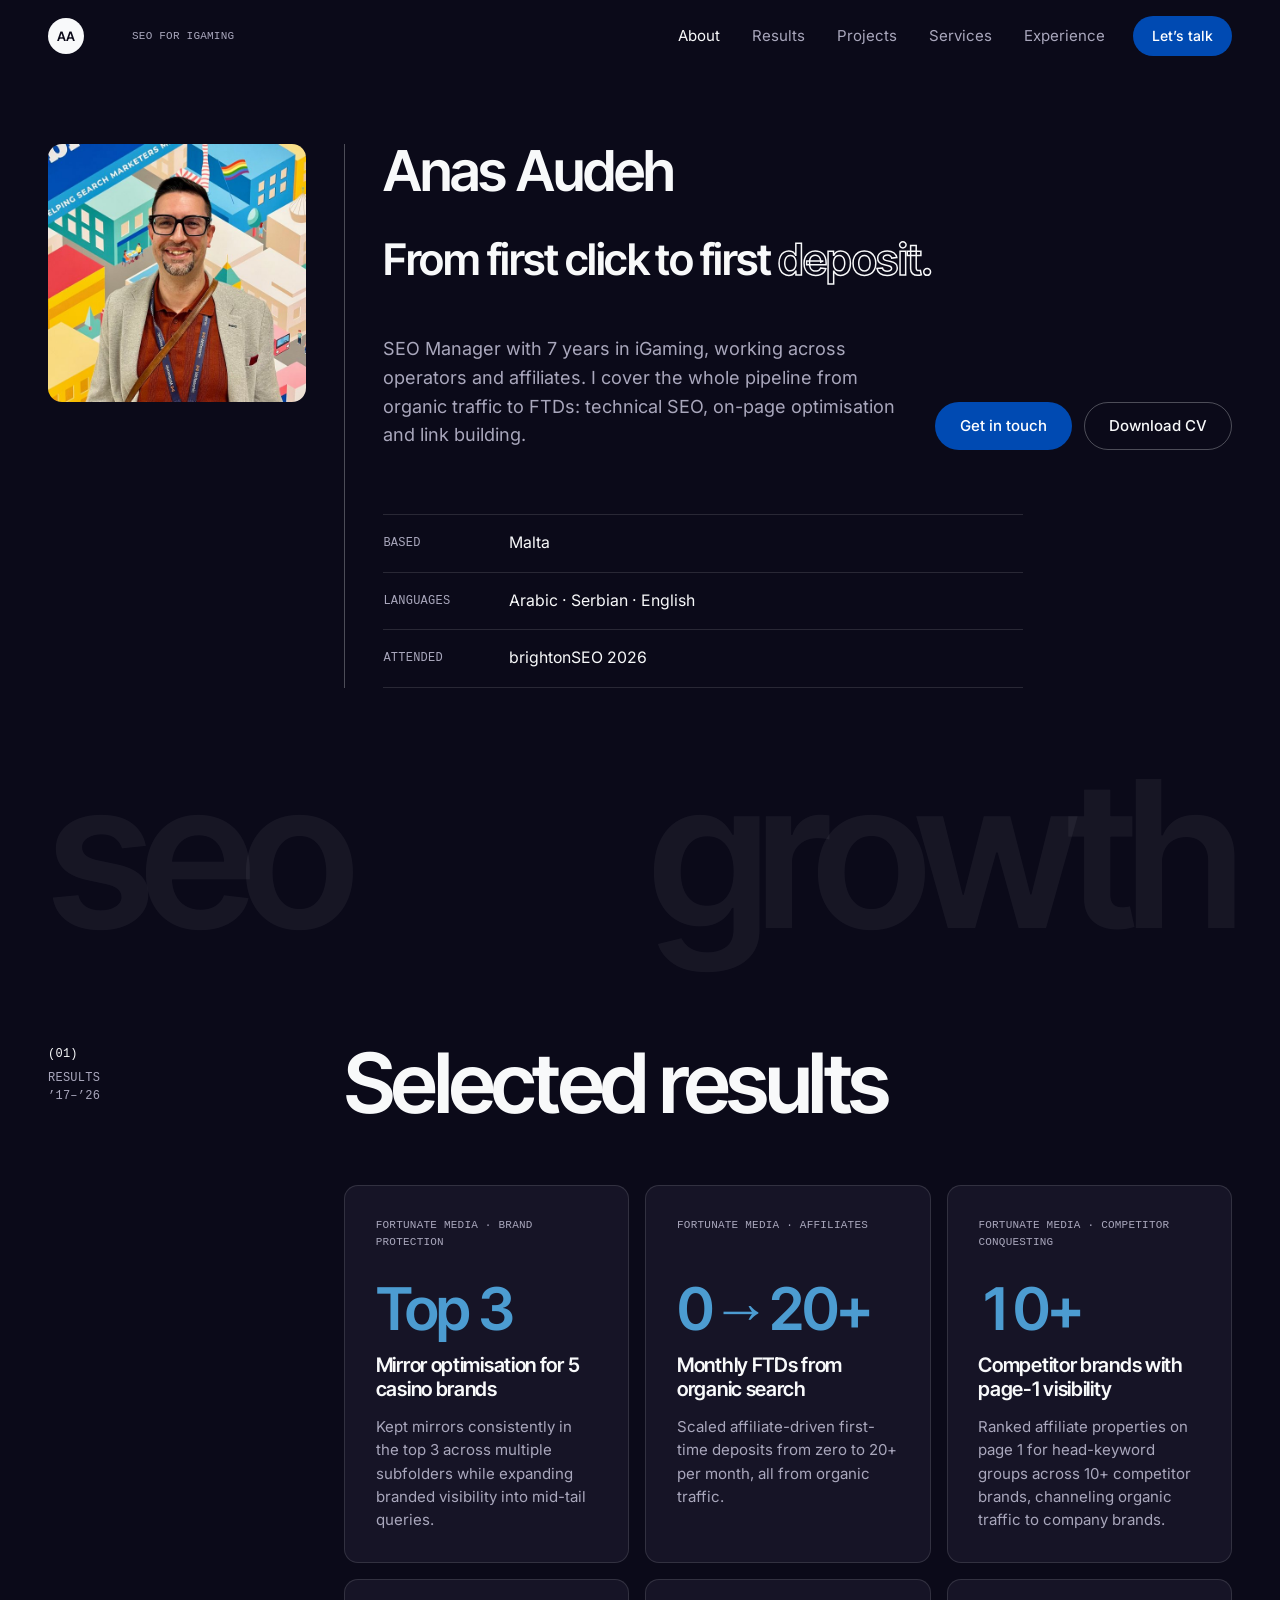
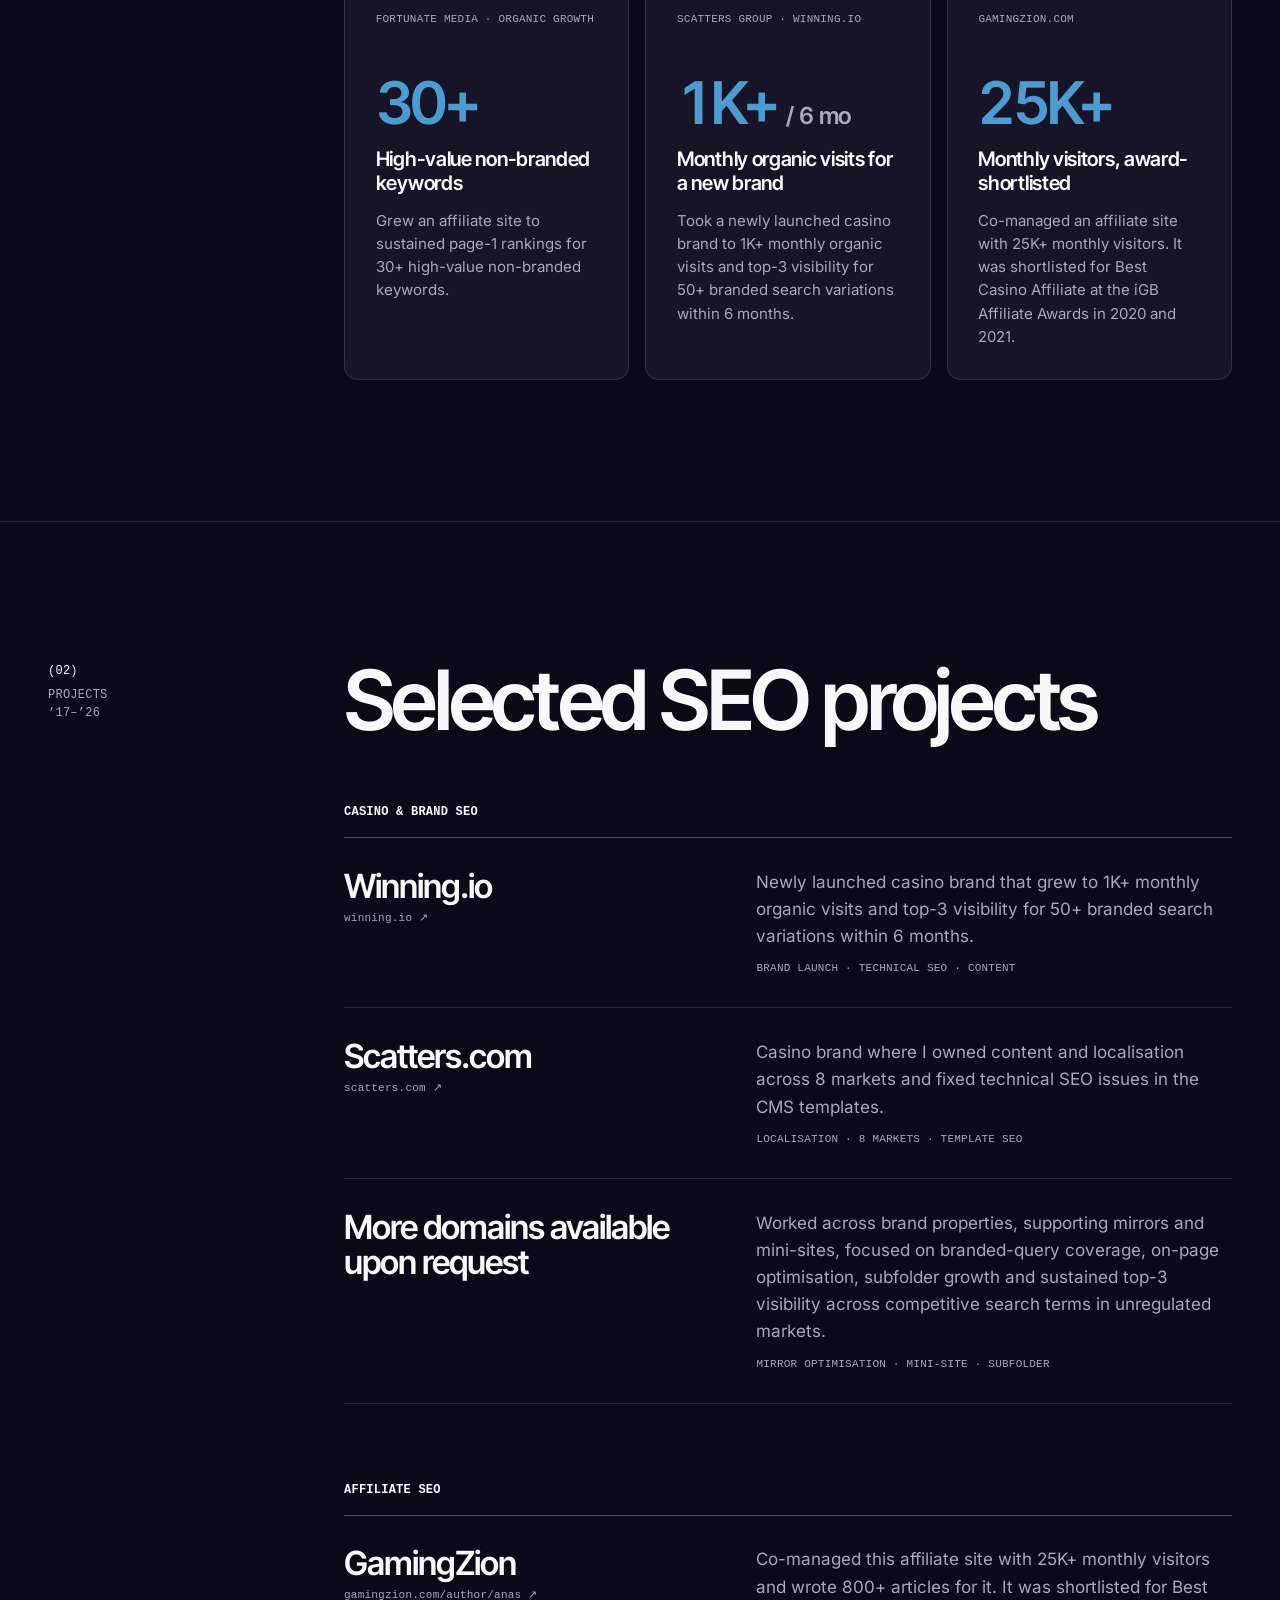
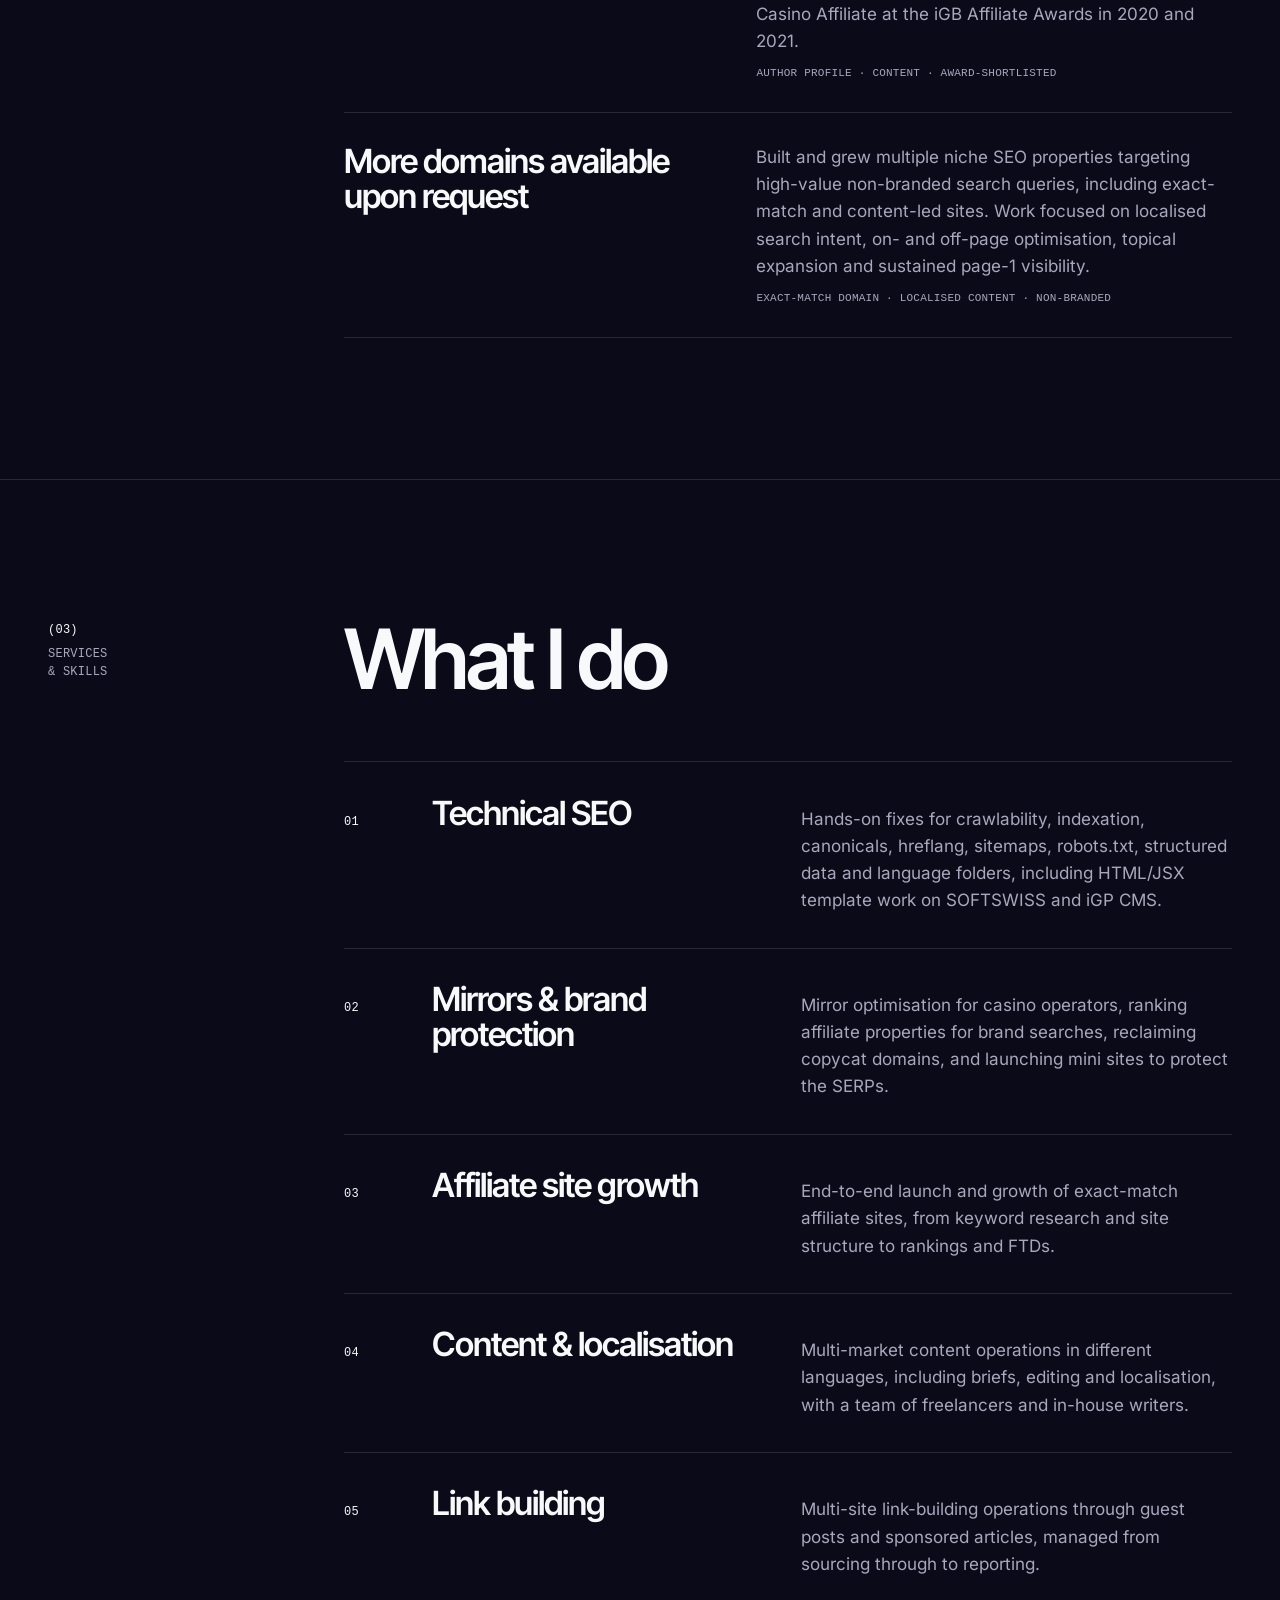
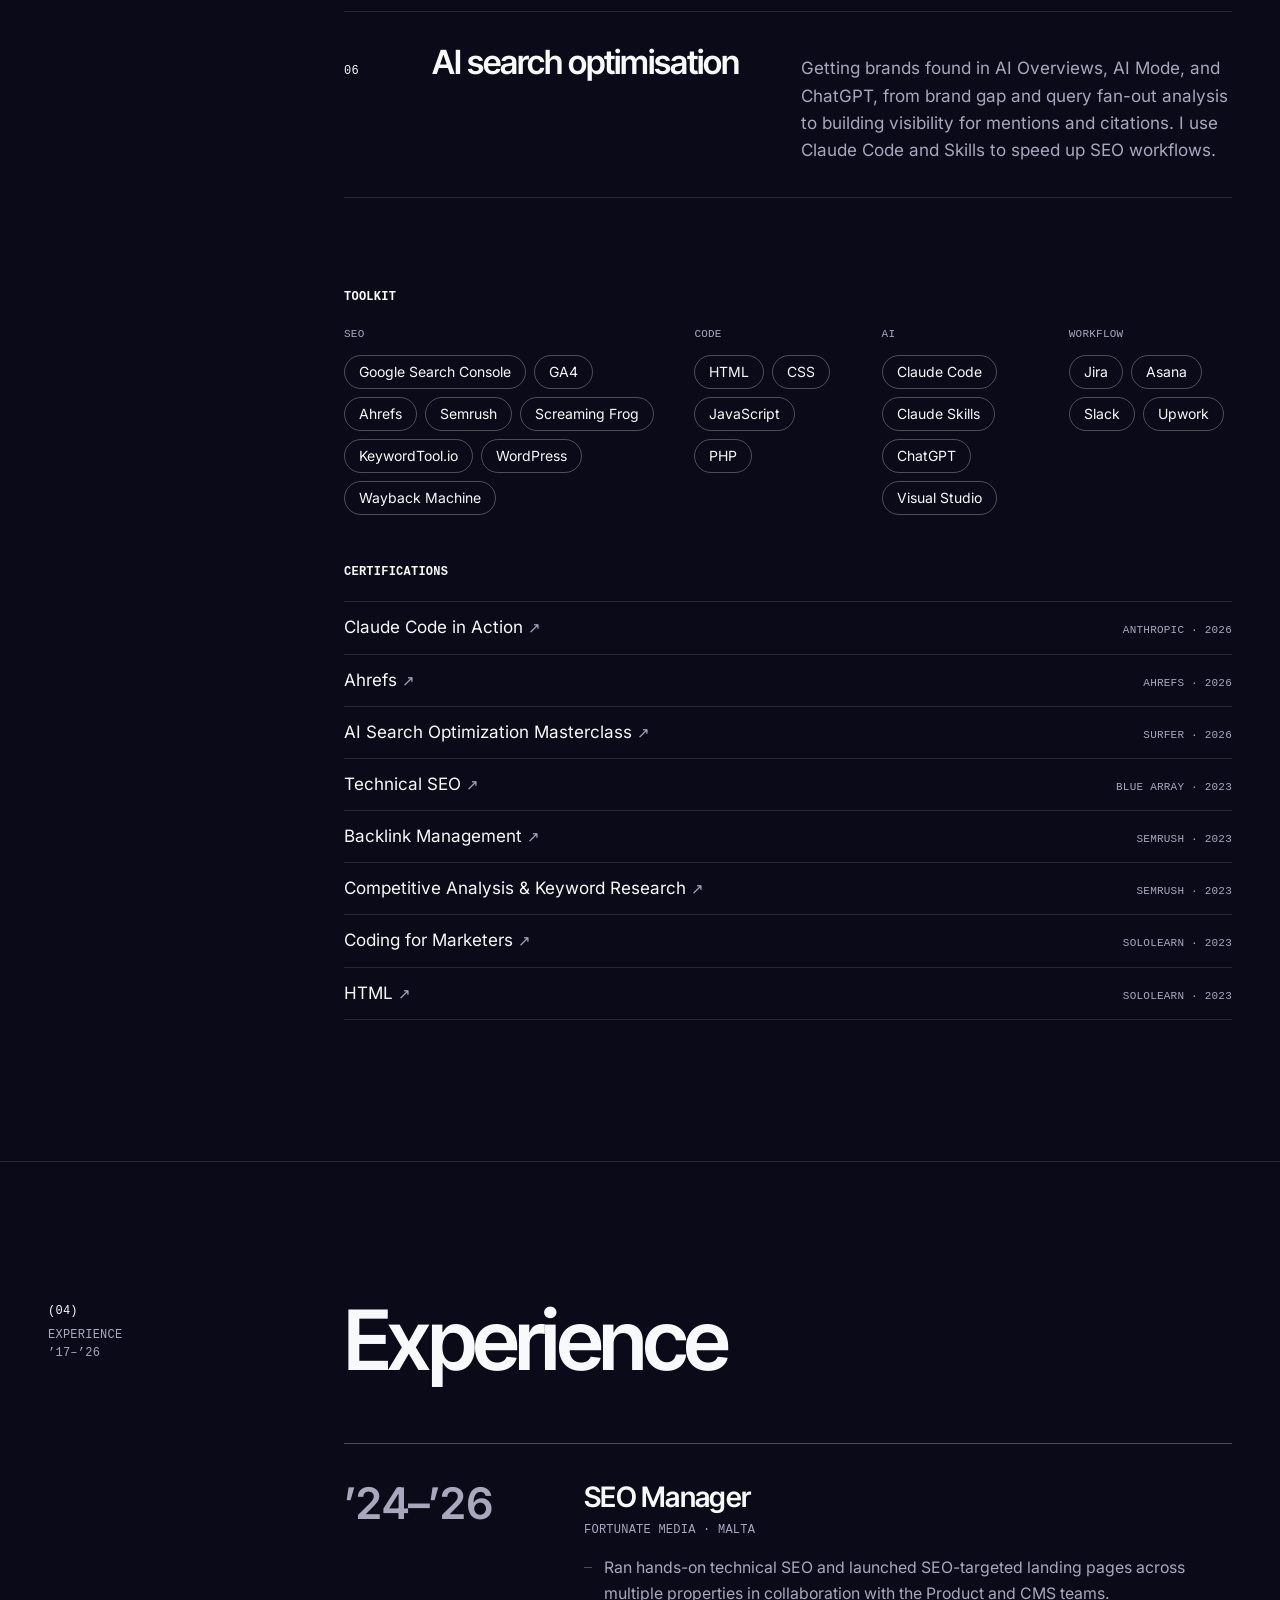
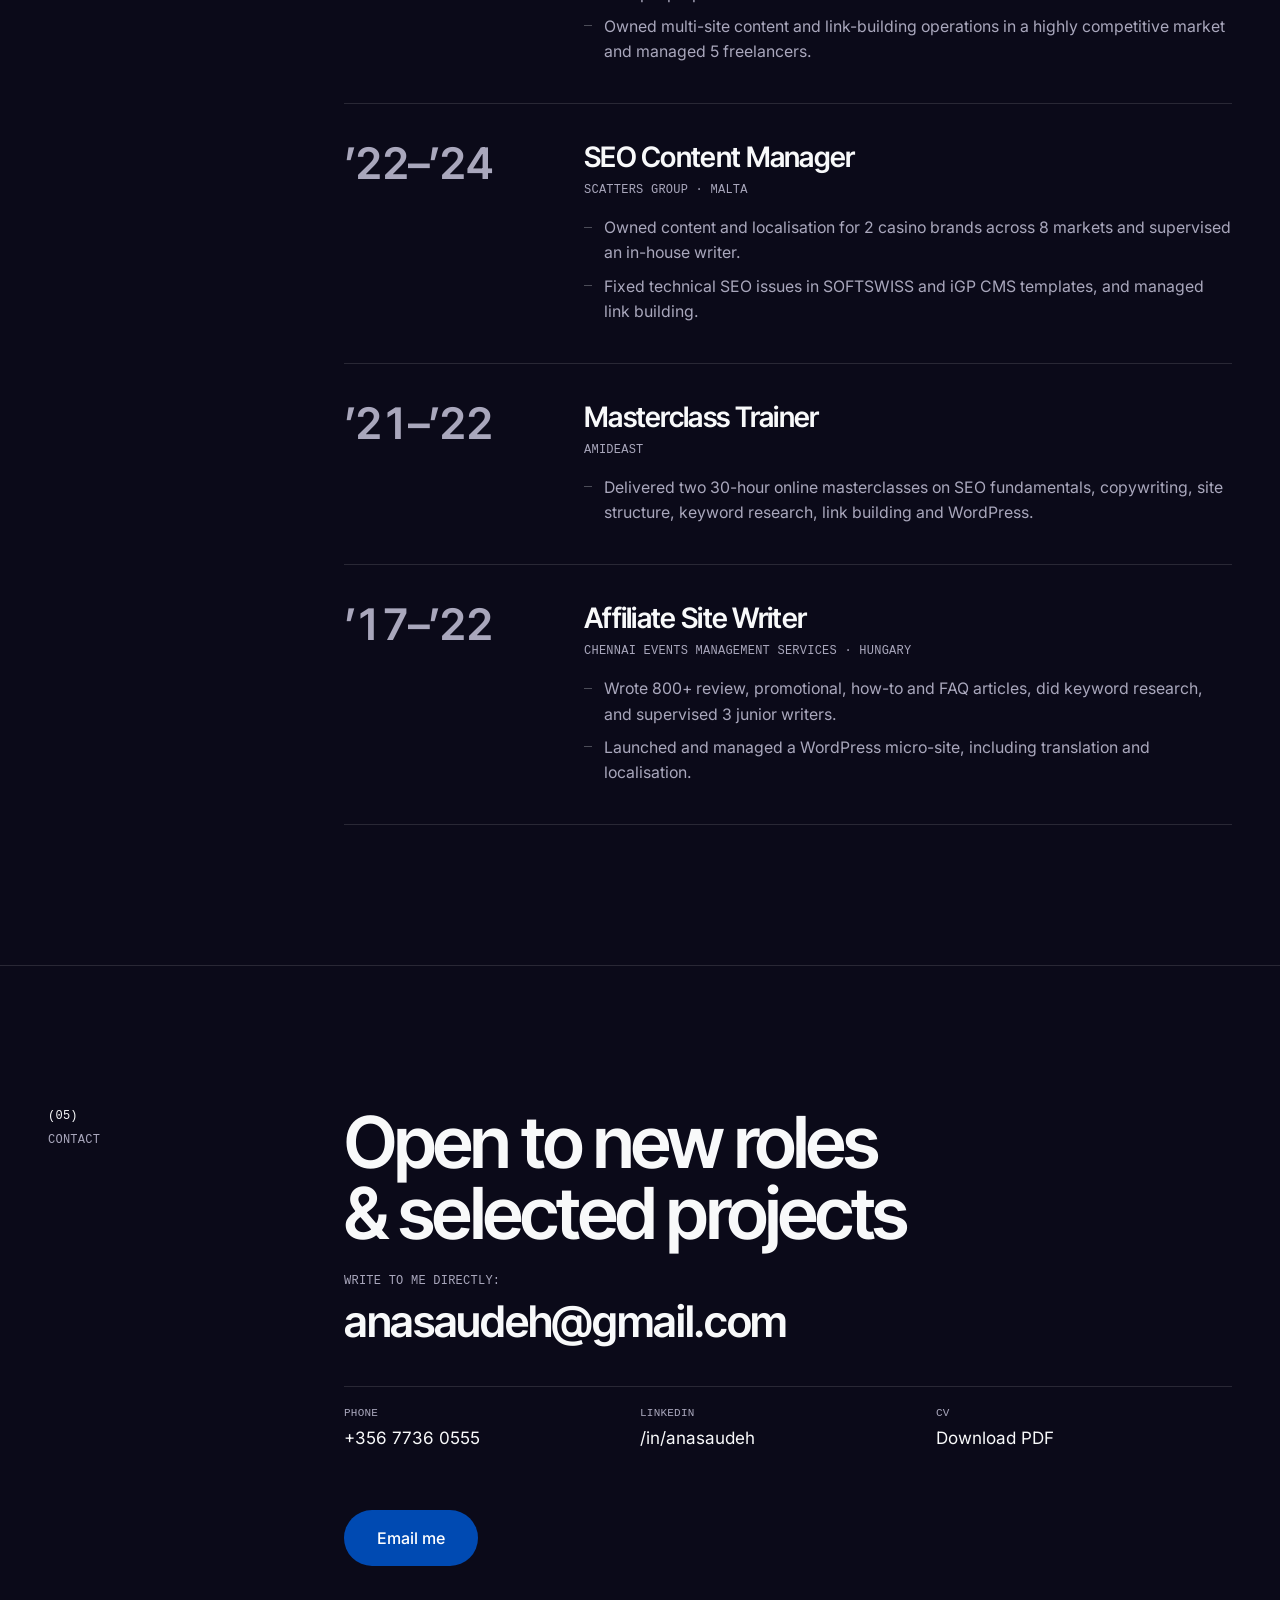
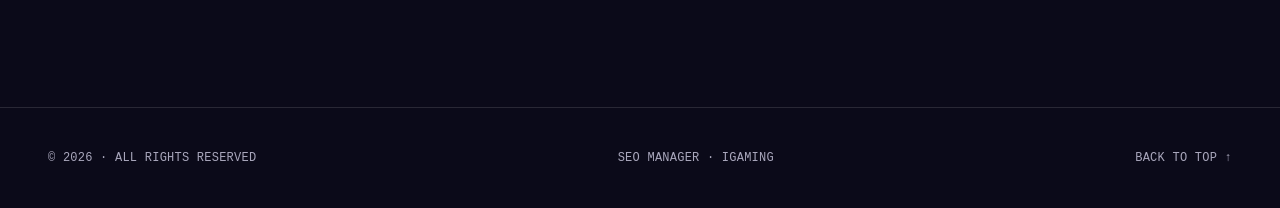
==== commit c64c8257: "Add files via upload" ====
--- a/index.html
+++ b/index.html
@@ -3,6 +3,16 @@
 <head>
   <meta charset="utf-8">
   <meta name="viewport" content="width=device-width, initial-scale=1">
+
+   <!-- Google tag (gtag.js) -->
+  <script async src="https://www.googletagmanager.com/gtag/js?id=G-PX4HTK25QJ"></script>
+  <script>
+    window.dataLayer = window.dataLayer || [];
+    function gtag(){dataLayer.push(arguments);}
+    gtag('js', new Date());
+
+    gtag('config', 'G-PX4HTK25QJ');
+  </script>
 
   <!-- Meta title: 52 chars · Meta description: 152 chars -->
   <title>Anas Audeh | SEO Manager for iGaming &amp; Affiliate SEO</title>
@@ -104,6 +114,7 @@
         },
         "hasCredential": [
           { "@type": "EducationalOccupationalCredential", "name": "Claude Code in Action", "credentialCategory": "certificate","recognizedBy": { "@type": "Organization", "name": "Anthropic" }, "url": "https://academy.claude.com/verify/67aee94d6bd5a4af589834d29f48e5f9" },
+          { "@type": "EducationalOccupationalCredential", "name": "Ahrefs", "credentialCategory": "certificate", "recognizedBy": { "@type": "Organization", "name": "Ahrefs" }, "url": "https://ahrefs.com/academy/certificate/0a79d618d2f046e8805de0d850b82c8b" },
           { "@type": "EducationalOccupationalCredential", "name": "AI Search Optimization Masterclass", "credentialCategory": "certificate", "dateCreated": "2026-01-06", "recognizedBy": { "@type": "Organization", "name": "Surfer" }, "url": "https://credsverse.com/credentials/c81340a9-4514-42fe-adad-29f379c34323?preview=1" },
           { "@type": "EducationalOccupationalCredential", "name": "Technical SEO", "credentialCategory": "certificate", "dateCreated": "2023-07-10", "recognizedBy": { "@type": "Organization", "name": "Blue Array" }, "url": "https://www.bluearrayacademy.com/certificates/qzirxtob3e" },
           { "@type": "EducationalOccupationalCredential", "name": "Backlink Management", "credentialCategory": "certificate", "dateCreated": "2023-06-06", "recognizedBy": { "@type": "Organization", "name": "Semrush" }, "url": "https://static.semrush.com/academy-prod/certificate/11401057/XxwMrcJ4NJ2ikvB.png" },
@@ -380,6 +391,7 @@
             <h3 class="toolkit-title mono">Certifications</h3>
             <ul class="certs">
               <li><a href="https://academy.claude.com/verify/67aee94d6bd5a4af589834d29f48e5f9" target="_blank" rel="noopener"><span class="cert-name">Claude Code in Action <span aria-hidden="true">↗</span></span><span class="mono">Anthropic · 2026</span></a></li>
+              <li><a href="https://ahrefs.com/academy/certificate/0a79d618d2f046e8805de0d850b82c8b" target="_blank" rel="noopener"><span class="cert-name">Ahrefs <span aria-hidden="true">↗</span></span><span class="mono">Ahrefs · 2026</span></a></li>
               <li><a href="https://credsverse.com/credentials/c81340a9-4514-42fe-adad-29f379c34323?preview=1" target="_blank" rel="noopener"><span class="cert-name">AI Search Optimization Masterclass <span aria-hidden="true">↗</span></span><span class="mono">Surfer · 2026</span></a></li>
               <li><a href="https://www.bluearrayacademy.com/certificates/qzirxtob3e" target="_blank" rel="noopener"><span class="cert-name">Technical SEO <span aria-hidden="true">↗</span></span><span class="mono">Blue Array · 2023</span></a></li>
               <li><a href="https://static.semrush.com/academy-prod/certificate/11401057/XxwMrcJ4NJ2ikvB.png" target="_blank" rel="noopener"><span class="cert-name">Backlink Management <span aria-hidden="true">↗</span></span><span class="mono">Semrush · 2023</span></a></li>
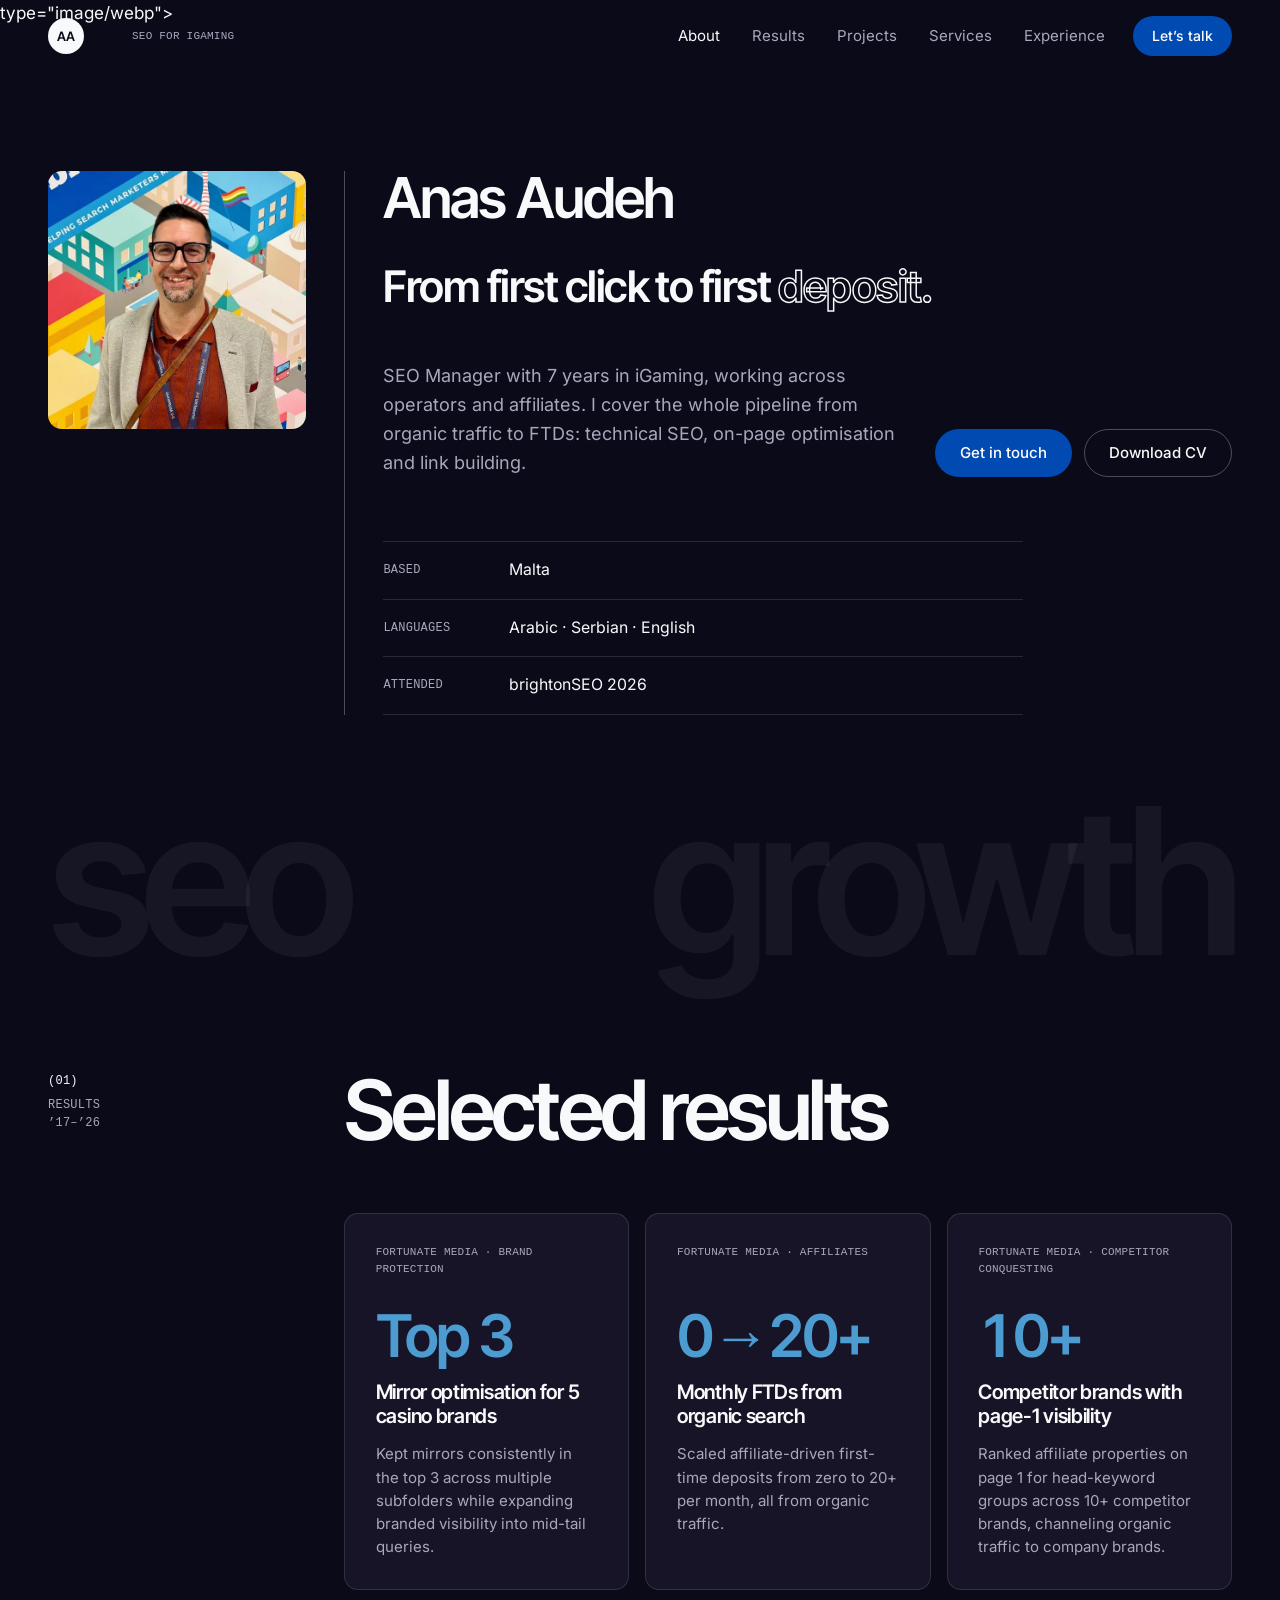
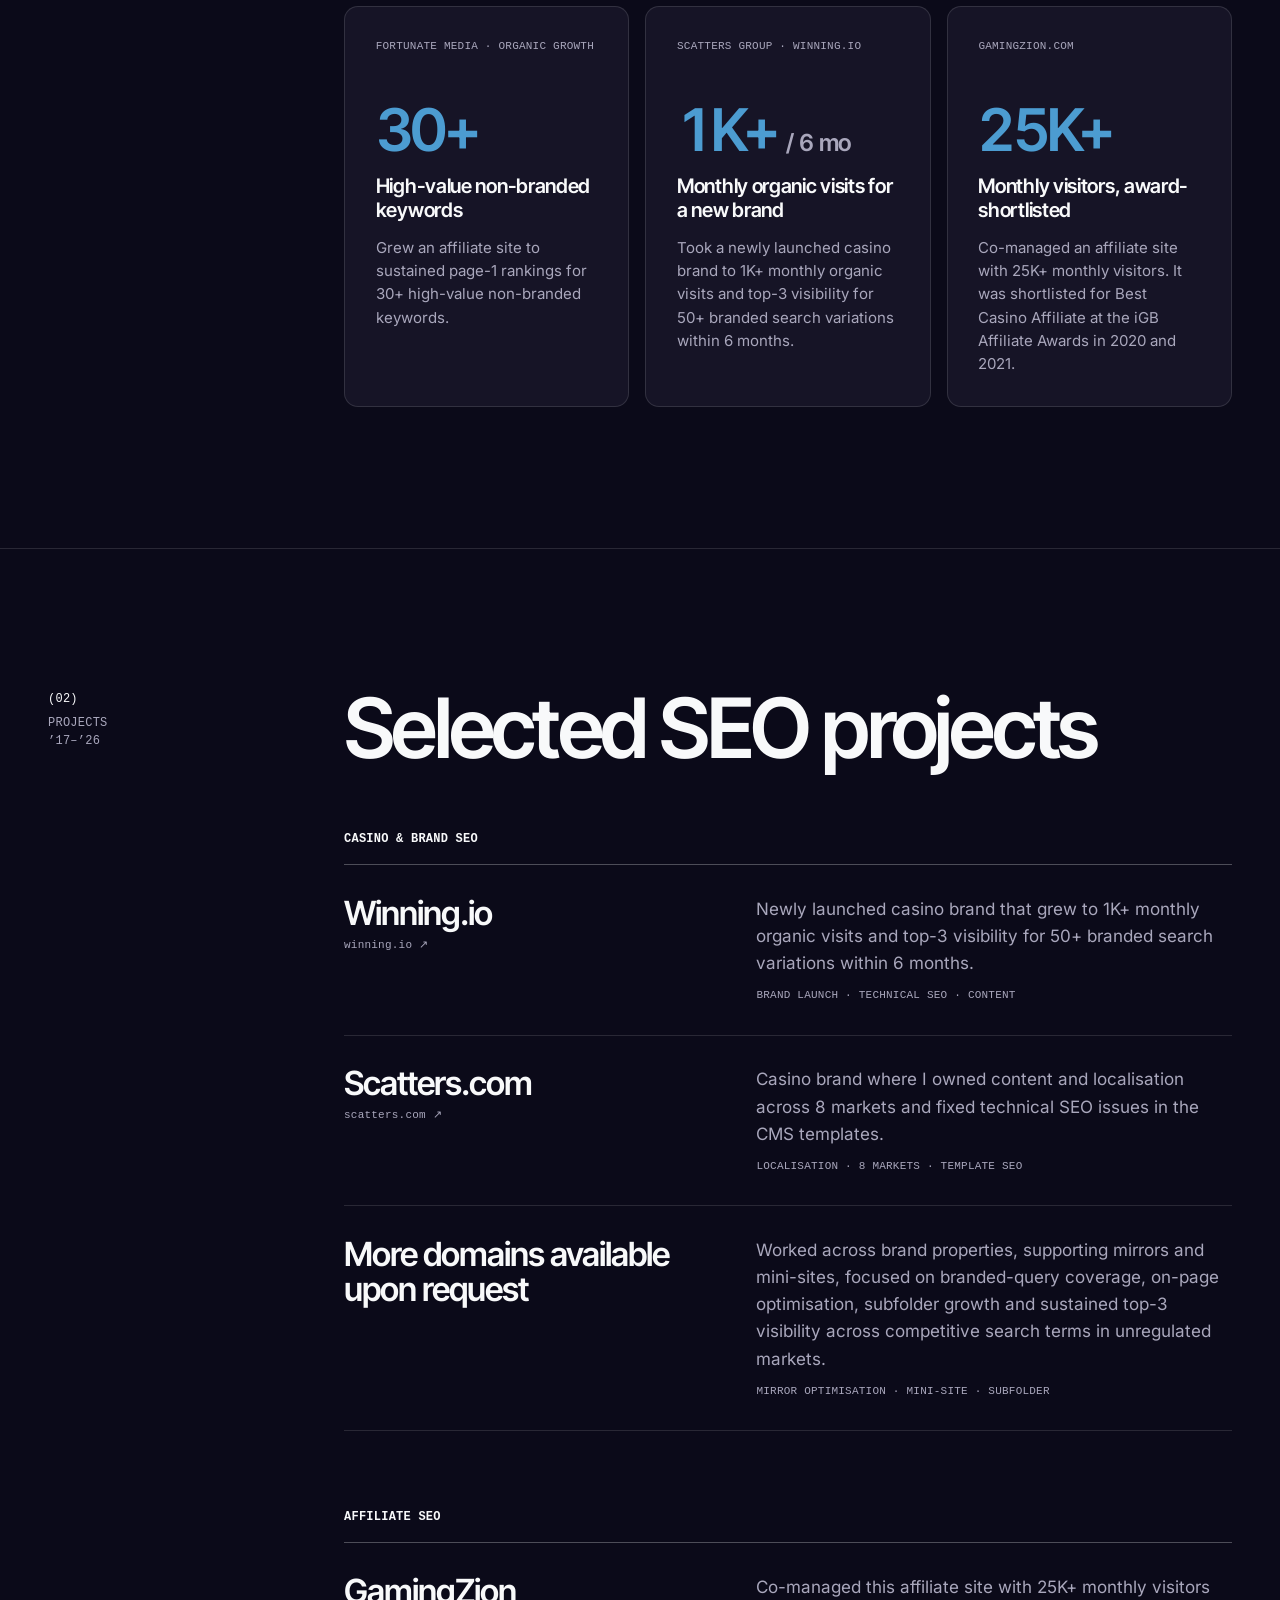
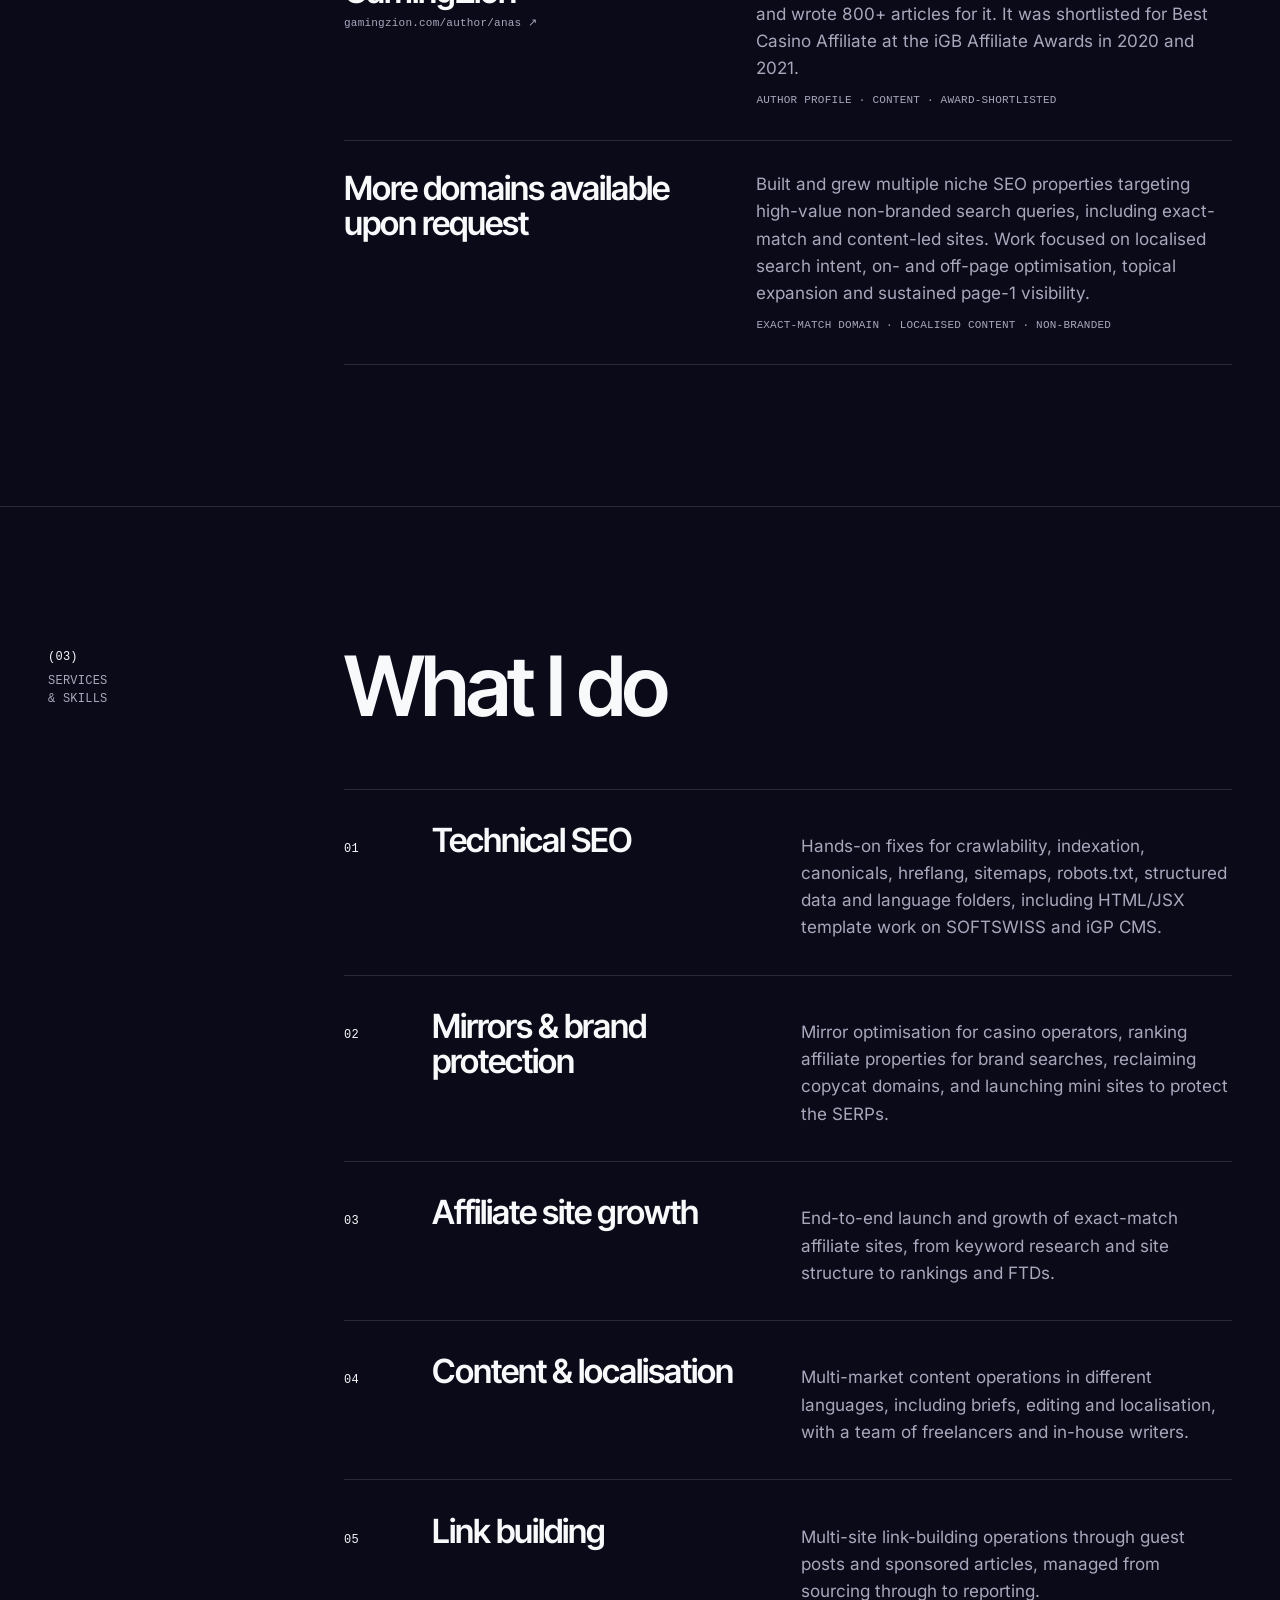
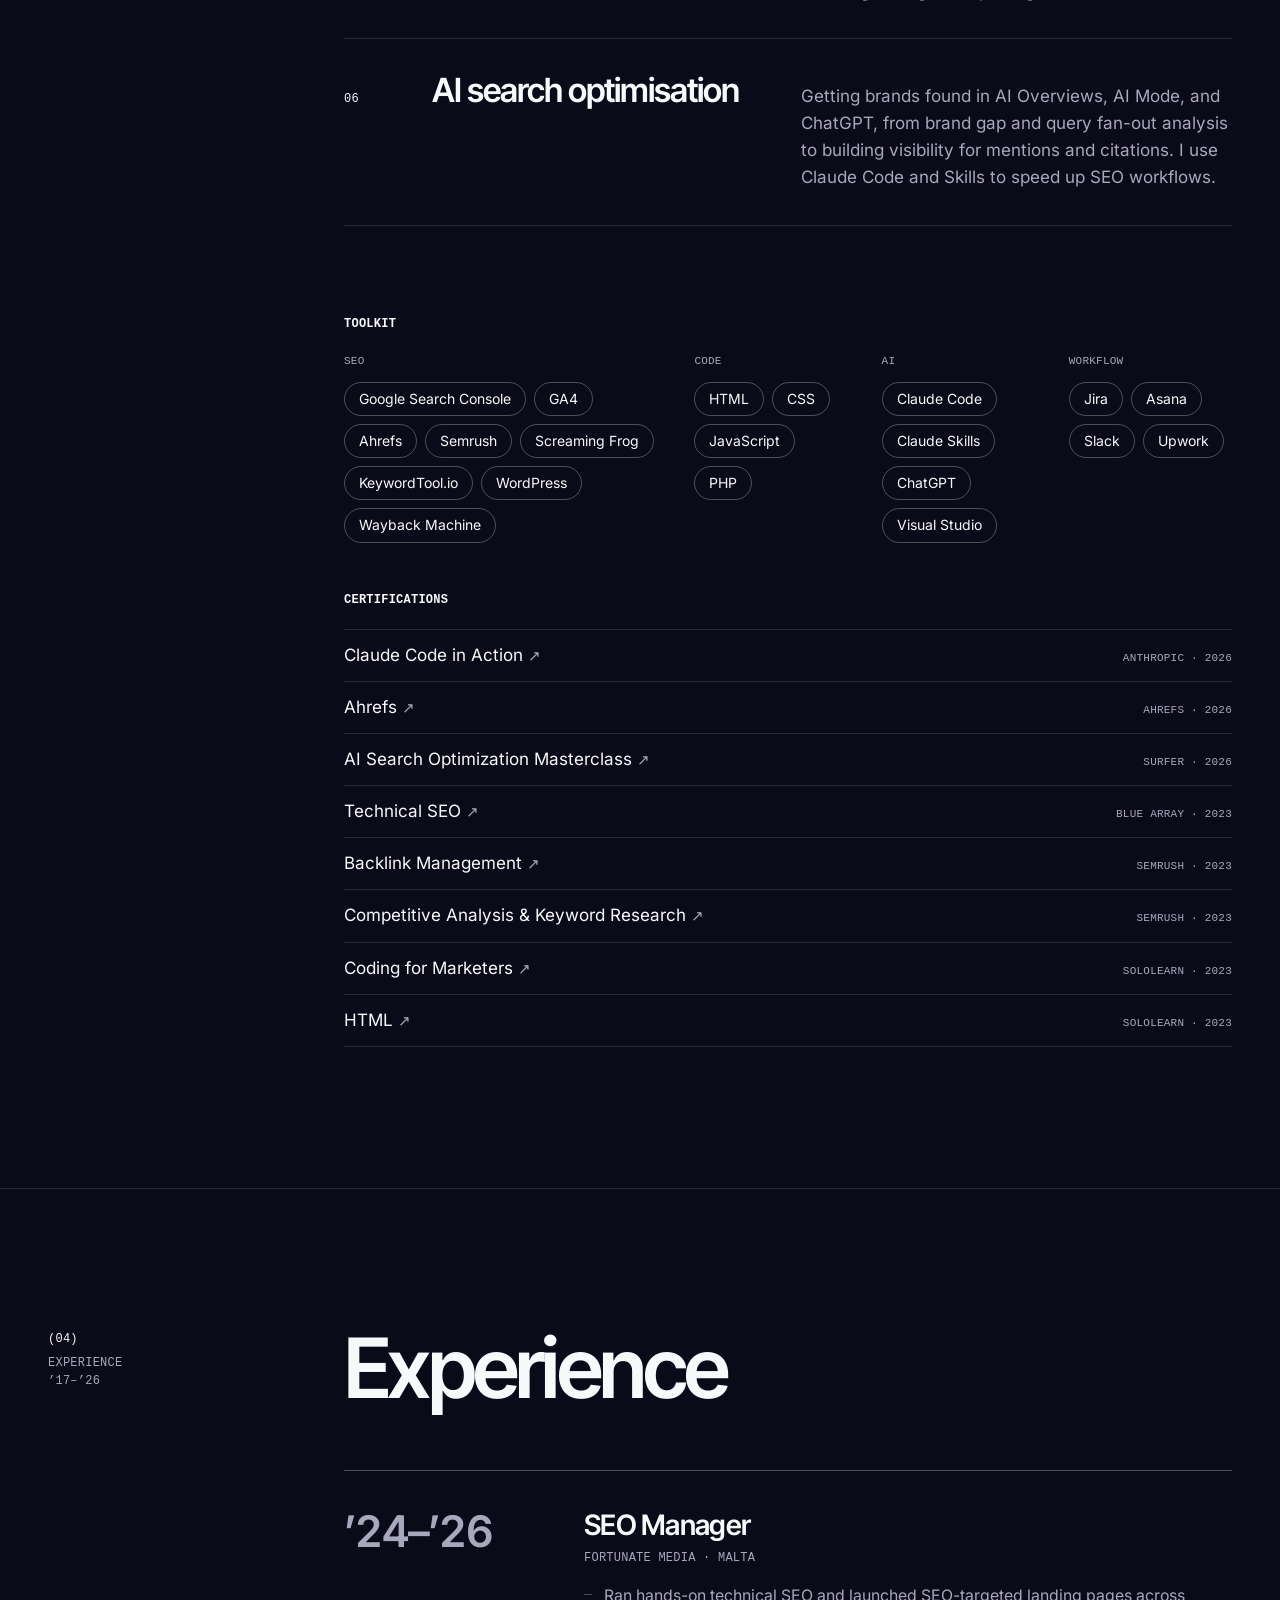
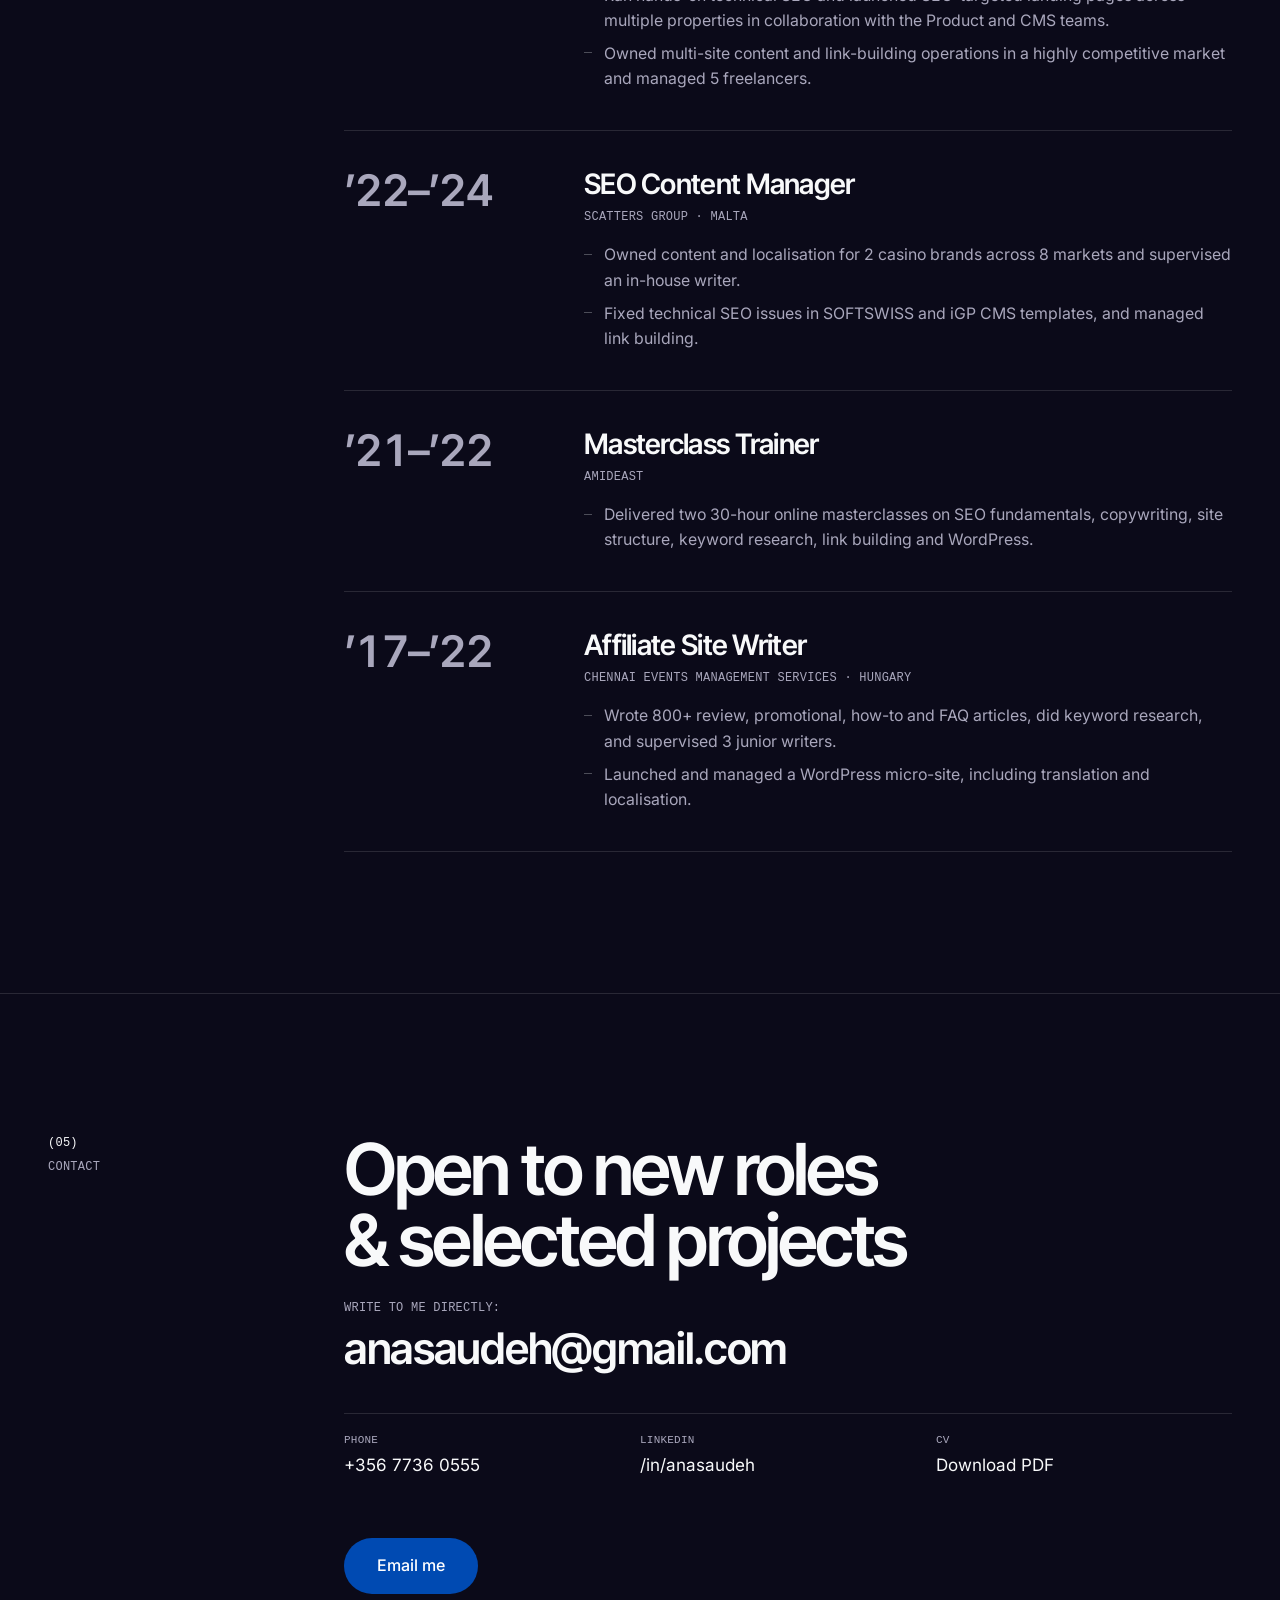
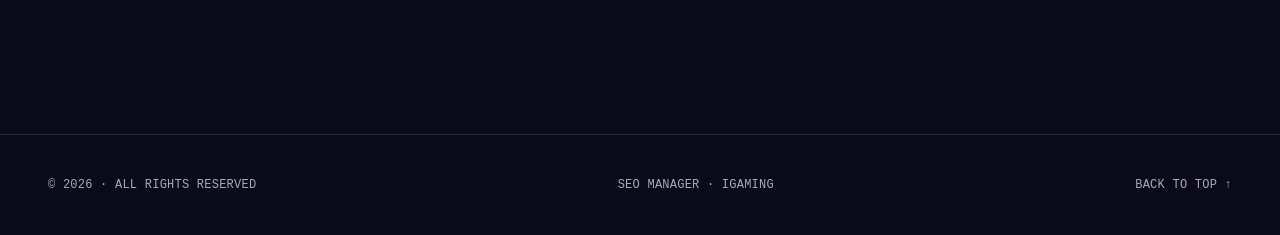
==== commit 715cb247: "Add files via upload" ====
--- a/index.html
+++ b/index.html
@@ -3,16 +3,6 @@
 <head>
   <meta charset="utf-8">
   <meta name="viewport" content="width=device-width, initial-scale=1">
-
-   <!-- Google tag (gtag.js) -->
-  <script async src="https://www.googletagmanager.com/gtag/js?id=G-PX4HTK25QJ"></script>
-  <script>
-    window.dataLayer = window.dataLayer || [];
-    function gtag(){dataLayer.push(arguments);}
-    gtag('js', new Date());
-
-    gtag('config', 'G-PX4HTK25QJ');
-  </script>
 
   <!-- Meta title: 52 chars · Meta description: 152 chars -->
   <title>Anas Audeh | SEO Manager for iGaming &amp; Affiliate SEO</title>
@@ -48,7 +38,7 @@
   <meta name="apple-mobile-web-app-title" content="Anas Audeh">
   <link rel="manifest" href="/site.webmanifest">
 
-  <link rel="preload" as="image" href="assets/img/anas-audeh-600.jpg" imagesrcset="assets/img/anas-audeh-600.jpg 600w, assets/img/anas-audeh-1000.jpg 1000w" imagesizes="(max-width: 521px) 46vw, (max-width: 767px) 240px, 30vw">
+  <link rel="preload" as="image" href="assets/img/anas-audeh-600.webp" imagesrcset="assets/img/anas-audeh-600.webp 600w, assets/img/anas-audeh-1000.webp 1000w" imagesizes="(max-width: 521px) 46vw, (max-width: 767px) 240px, 30vw"> type="image/webp">
   <link rel="stylesheet" href="assets/css/styles.css">
 
   <script type="application/ld+json">
@@ -167,13 +157,23 @@
       <div class="container hero-grid">
         <div class="hero-side">
           <figure class="portrait reveal">
-            <img
-              src="assets/img/anas-audeh-600.jpg"
-              srcset="assets/img/anas-audeh-600.jpg 600w, assets/img/anas-audeh-1000.jpg 1000w"
-              sizes="(max-width: 521px) 46vw, (max-width: 767px) 240px, 30vw"
-              width="600" height="600"
-              alt="Anas Audeh, SEO Manager, smiling at brightonSEO"
-              fetchpriority="high">
+            <picture>
+    <source
+      type="image/webp"
+      srcset="assets/img/anas-audeh-600.webp 600w,
+              assets/img/anas-audeh-1000.webp 1000w"
+      sizes="(max-width: 521px) 46vw, (max-width: 767px) 240px, 30vw">
+
+    <img
+      src="assets/img/anas-audeh-600.jpg"
+      srcset="assets/img/anas-audeh-600.jpg 600w,
+              assets/img/anas-audeh-1000.jpg 1000w"
+      sizes="(max-width: 521px) 46vw, (max-width: 767px) 240px, 30vw"
+      width="600"
+      height="600"
+      alt="Anas Audeh, SEO Manager, brightonSEO"
+      fetchpriority="high">
+  </picture>
           </figure>
         </div>
 
@@ -493,5 +493,39 @@
   </footer>
 
   <script src="assets/js/main.js" defer></script>
+  <script>
+(function () {
+  var loaded = false;
+
+  function loadGA4() {
+    if (loaded) return;
+    loaded = true;
+
+    window.dataLayer = window.dataLayer || [];
+    window.gtag = function () {
+      dataLayer.push(arguments);
+    };
+
+    gtag('js', new Date());
+    gtag('config', 'G-PX4HTK25QJ');
+
+    var script = document.createElement('script');
+    script.async = true;
+    script.src = 'https://www.googletagmanager.com/gtag/js?id=G-PX4HTK25QJ';
+    document.head.appendChild(script);
+
+    ['pointerdown', 'keydown', 'scroll', 'touchstart'].forEach(function (event) {
+      window.removeEventListener(event, loadGA4);
+    });
+  }
+
+  ['pointerdown', 'keydown', 'scroll', 'touchstart'].forEach(function (event) {
+    window.addEventListener(event, loadGA4, {
+      once: true,
+      passive: true
+    });
+  });
+})();
+</script>
 </body>
 </html>
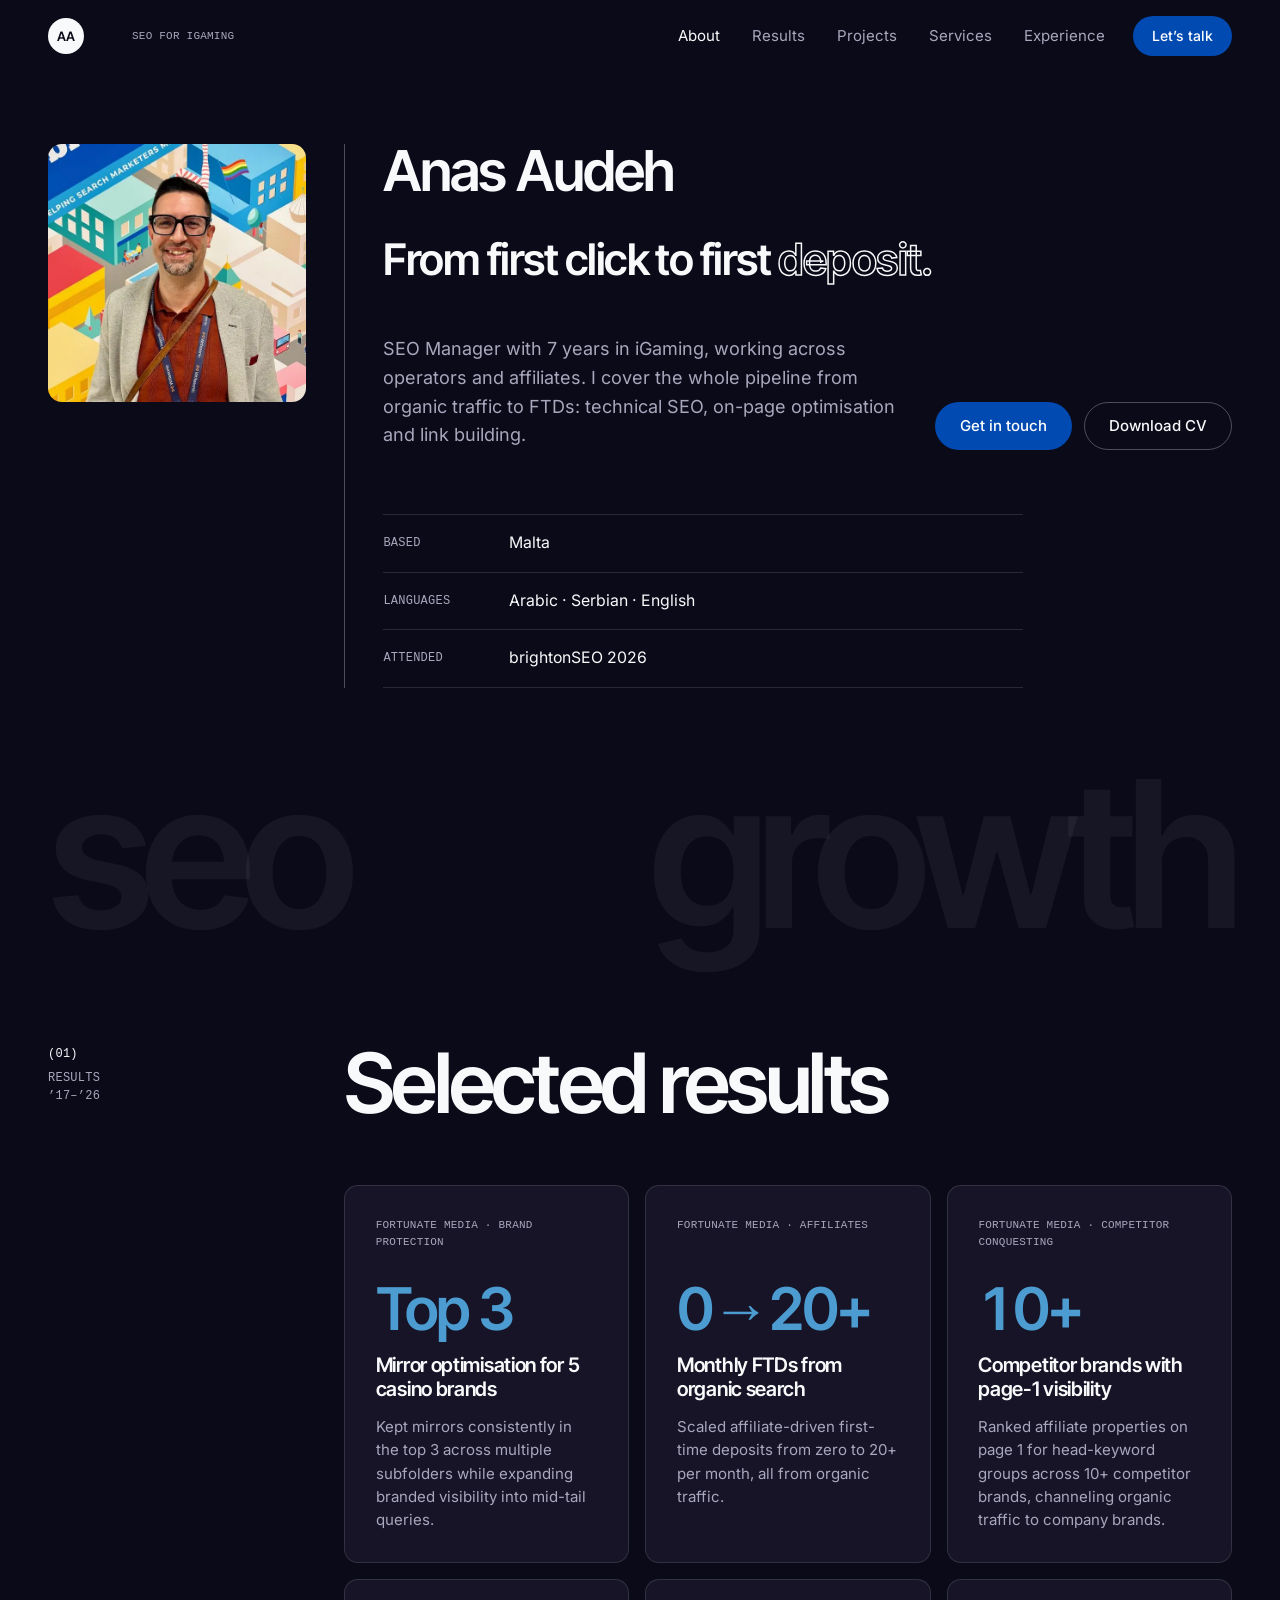
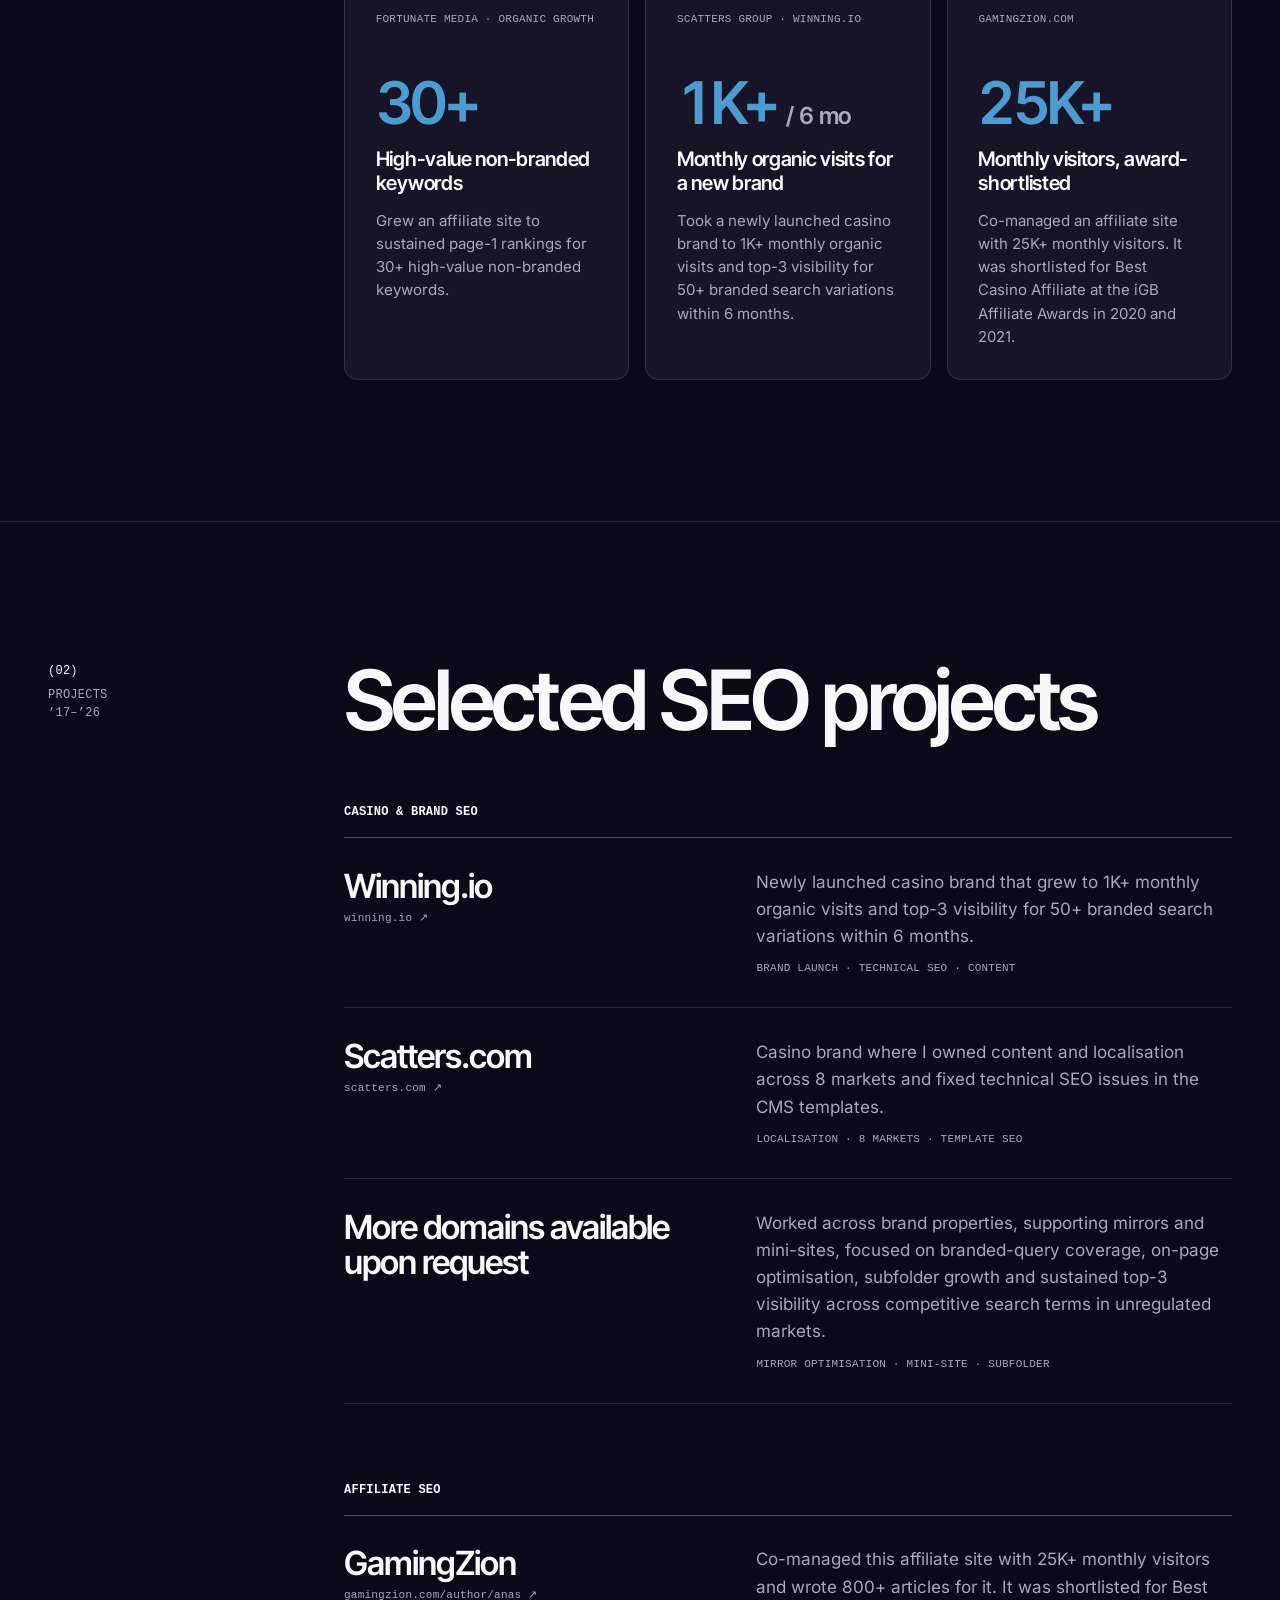
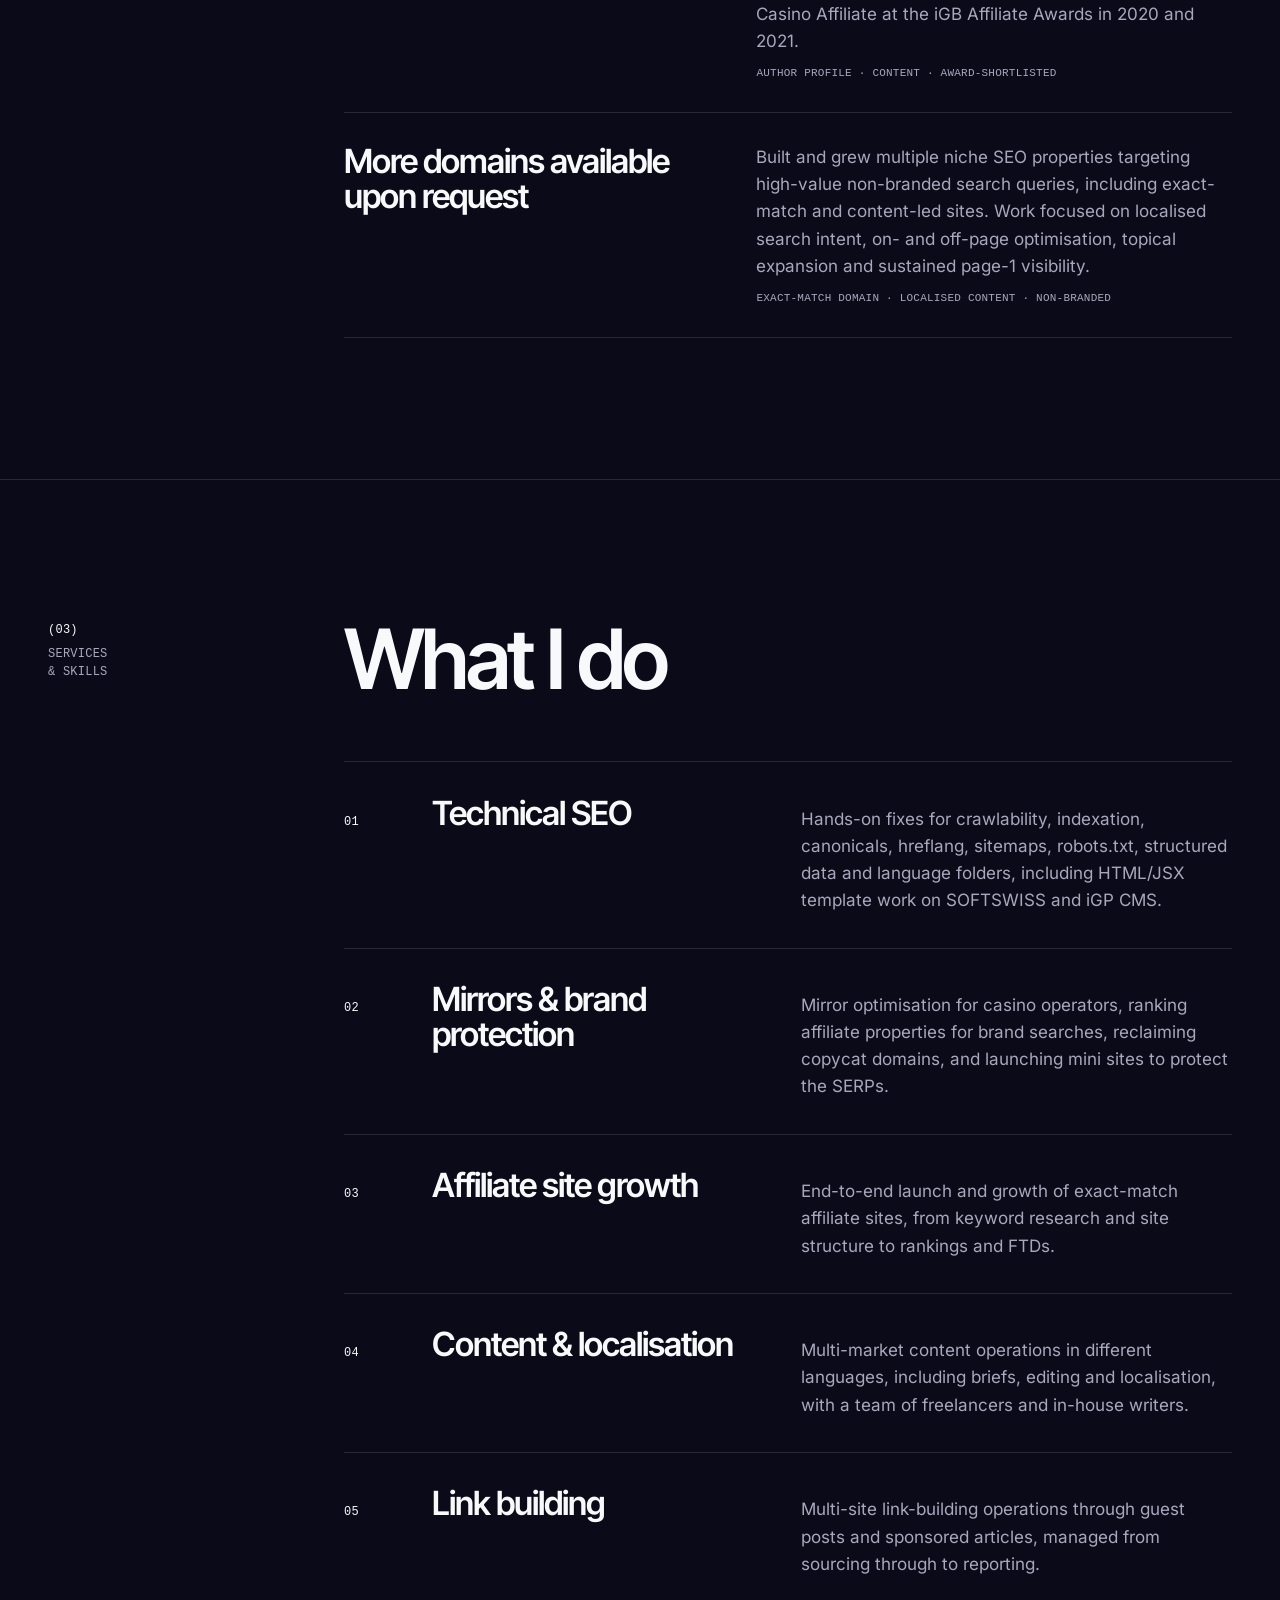
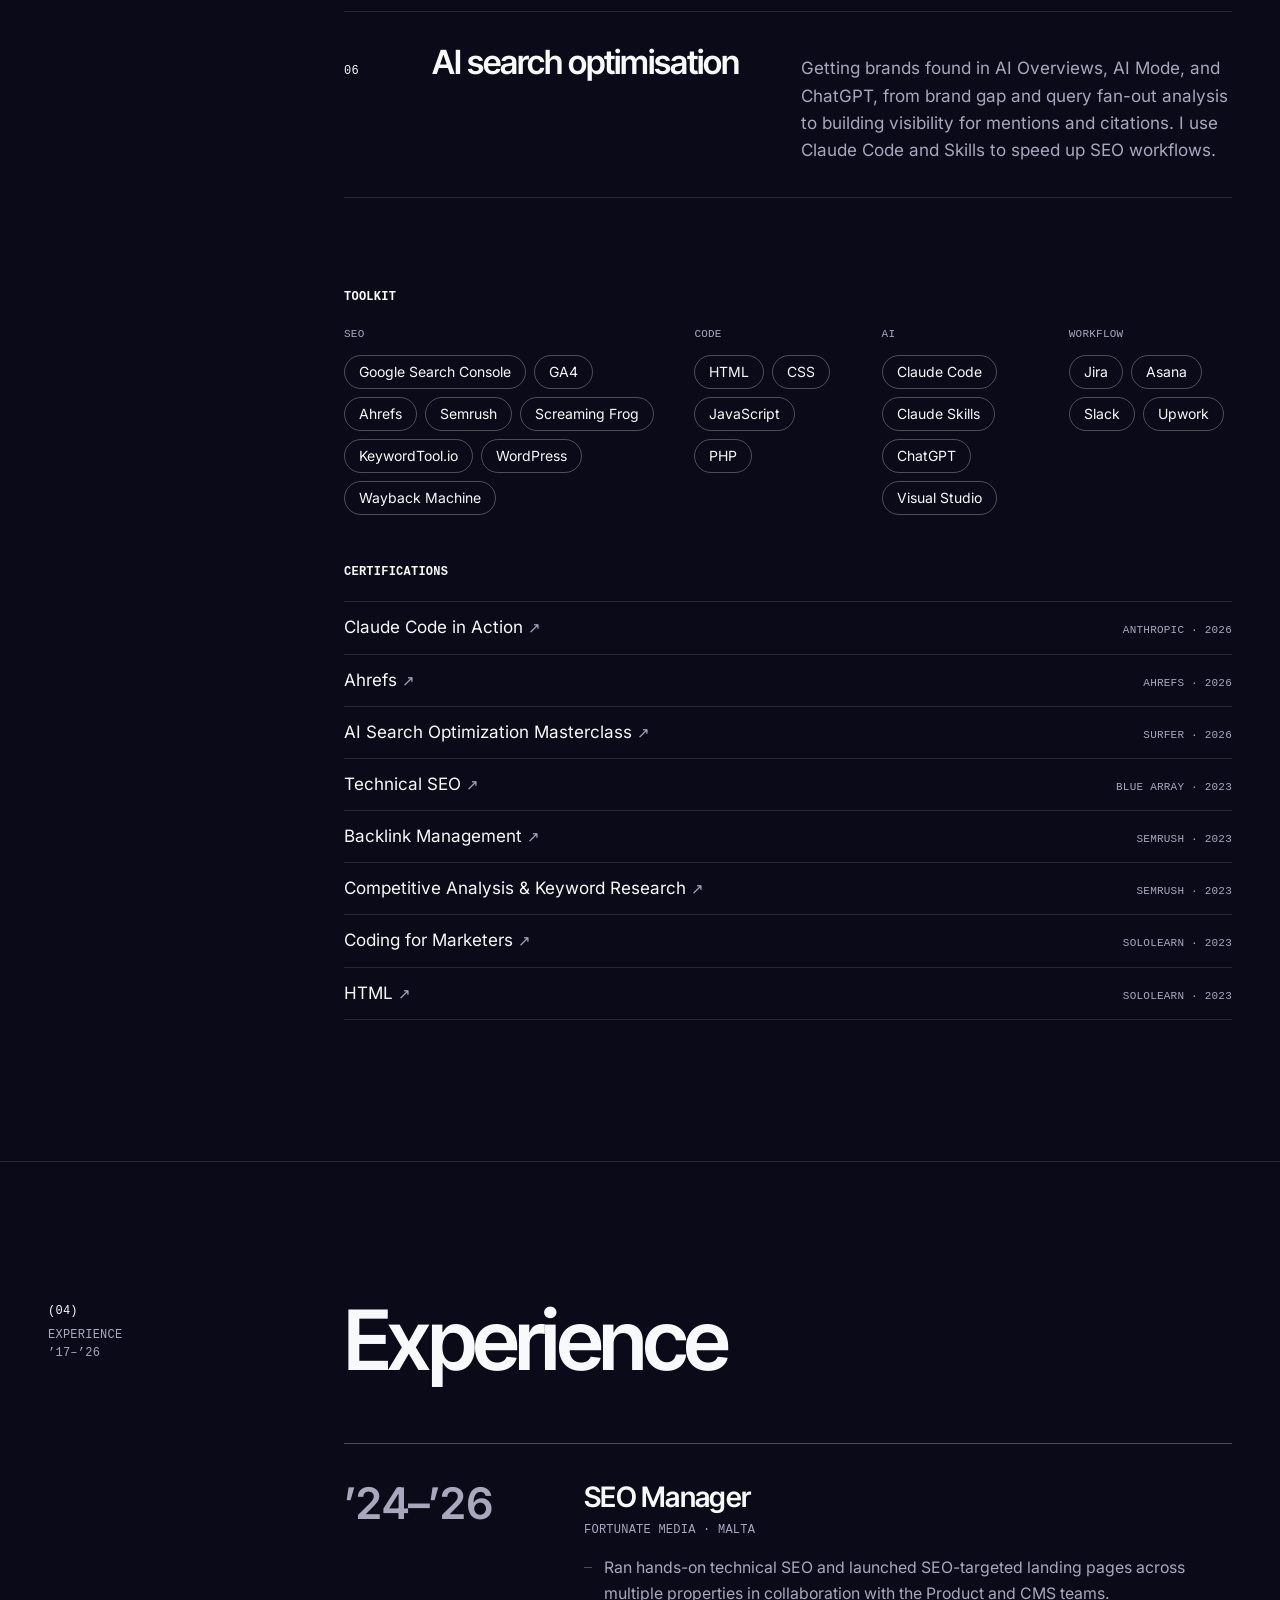
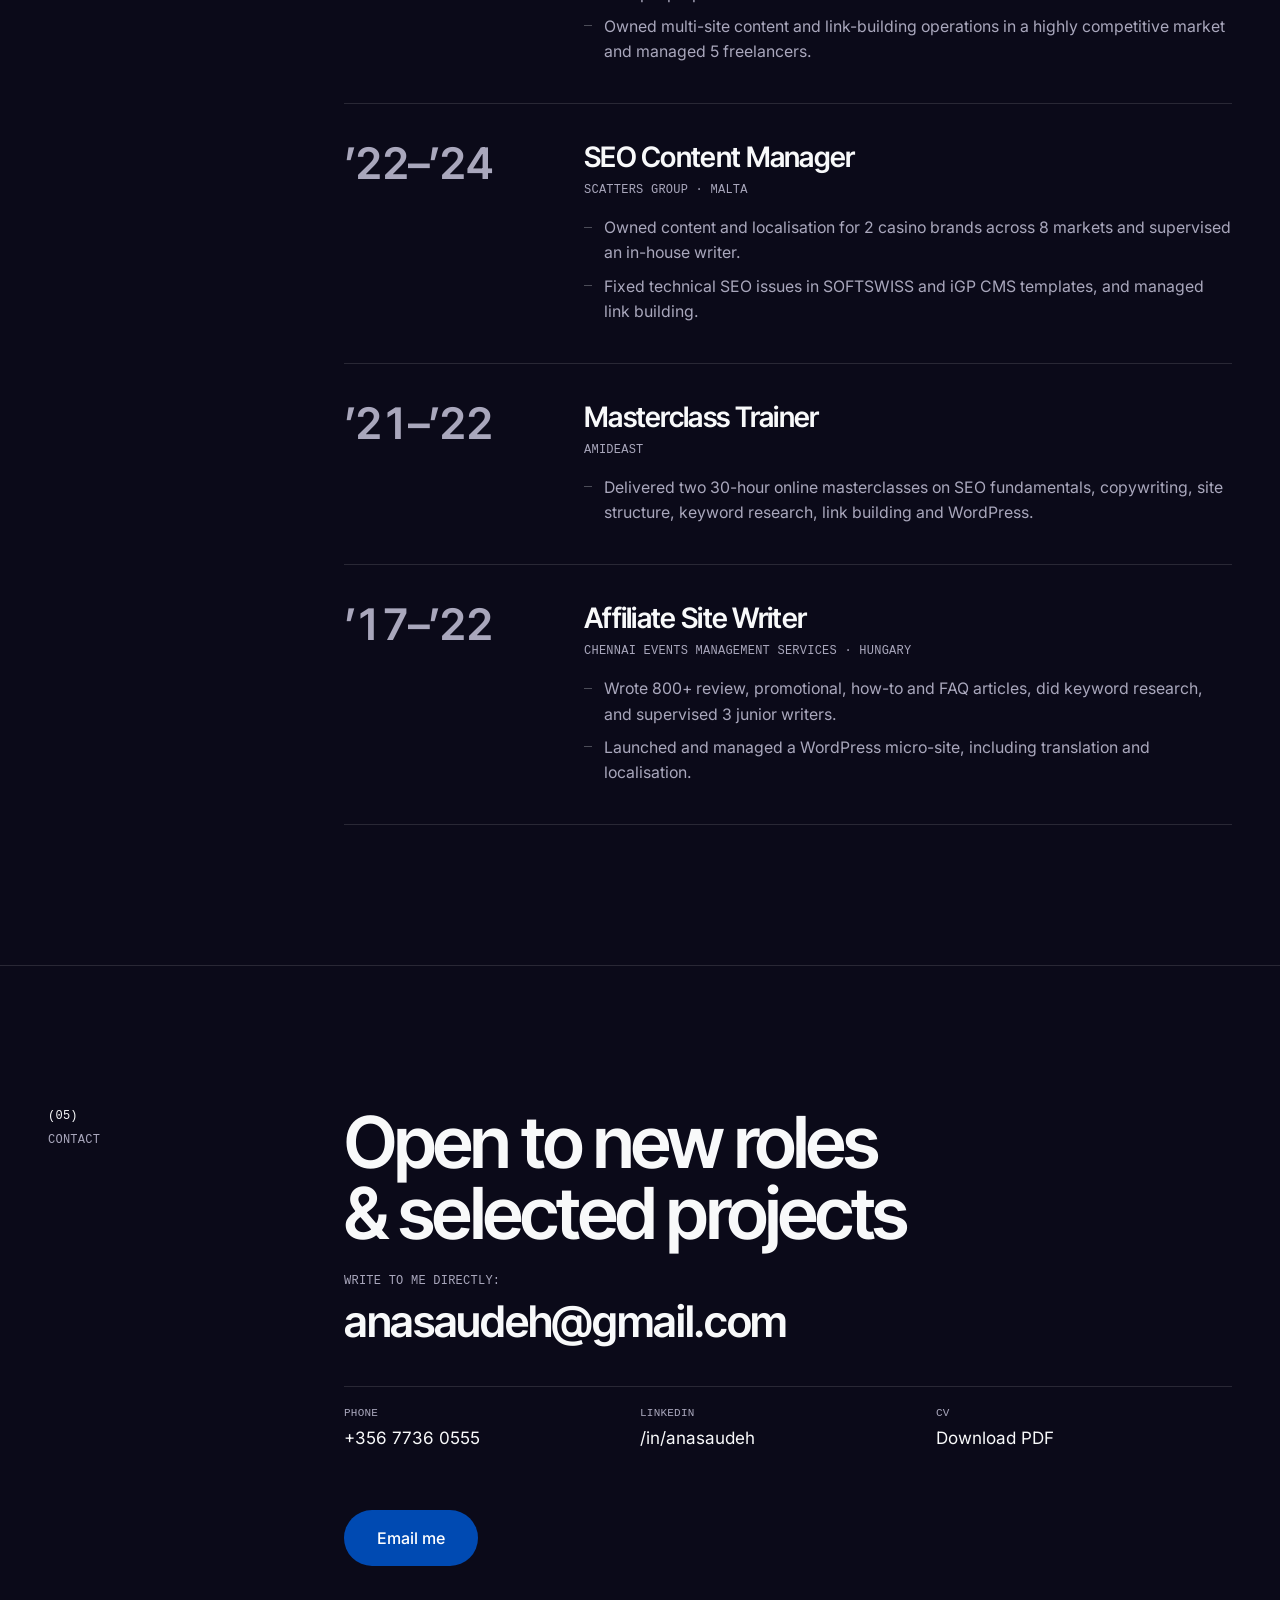
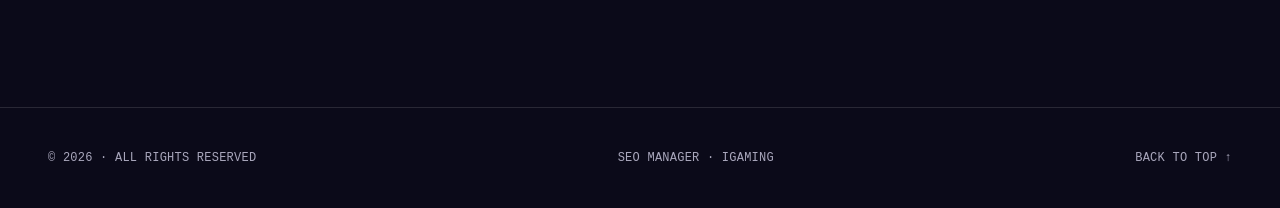
==== commit 0098f400: "Add files via upload" ====
--- a/index.html
+++ b/index.html
@@ -38,7 +38,7 @@
   <meta name="apple-mobile-web-app-title" content="Anas Audeh">
   <link rel="manifest" href="/site.webmanifest">
 
-  <link rel="preload" as="image" href="assets/img/anas-audeh-600.webp" imagesrcset="assets/img/anas-audeh-600.webp 600w, assets/img/anas-audeh-1000.webp 1000w" imagesizes="(max-width: 521px) 46vw, (max-width: 767px) 240px, 30vw"> type="image/webp">
+  <link rel="preload" as="image" href="assets/img/anas-audeh-600.webp" imagesrcset="assets/img/anas-audeh-600.webp 600w, assets/img/anas-audeh-1000.webp 1000w" imagesizes="(max-width: 521px) 46vw, (max-width: 767px) 240px, 30vw" type="image/webp">
   <link rel="stylesheet" href="assets/css/styles.css">
 
   <script type="application/ld+json">
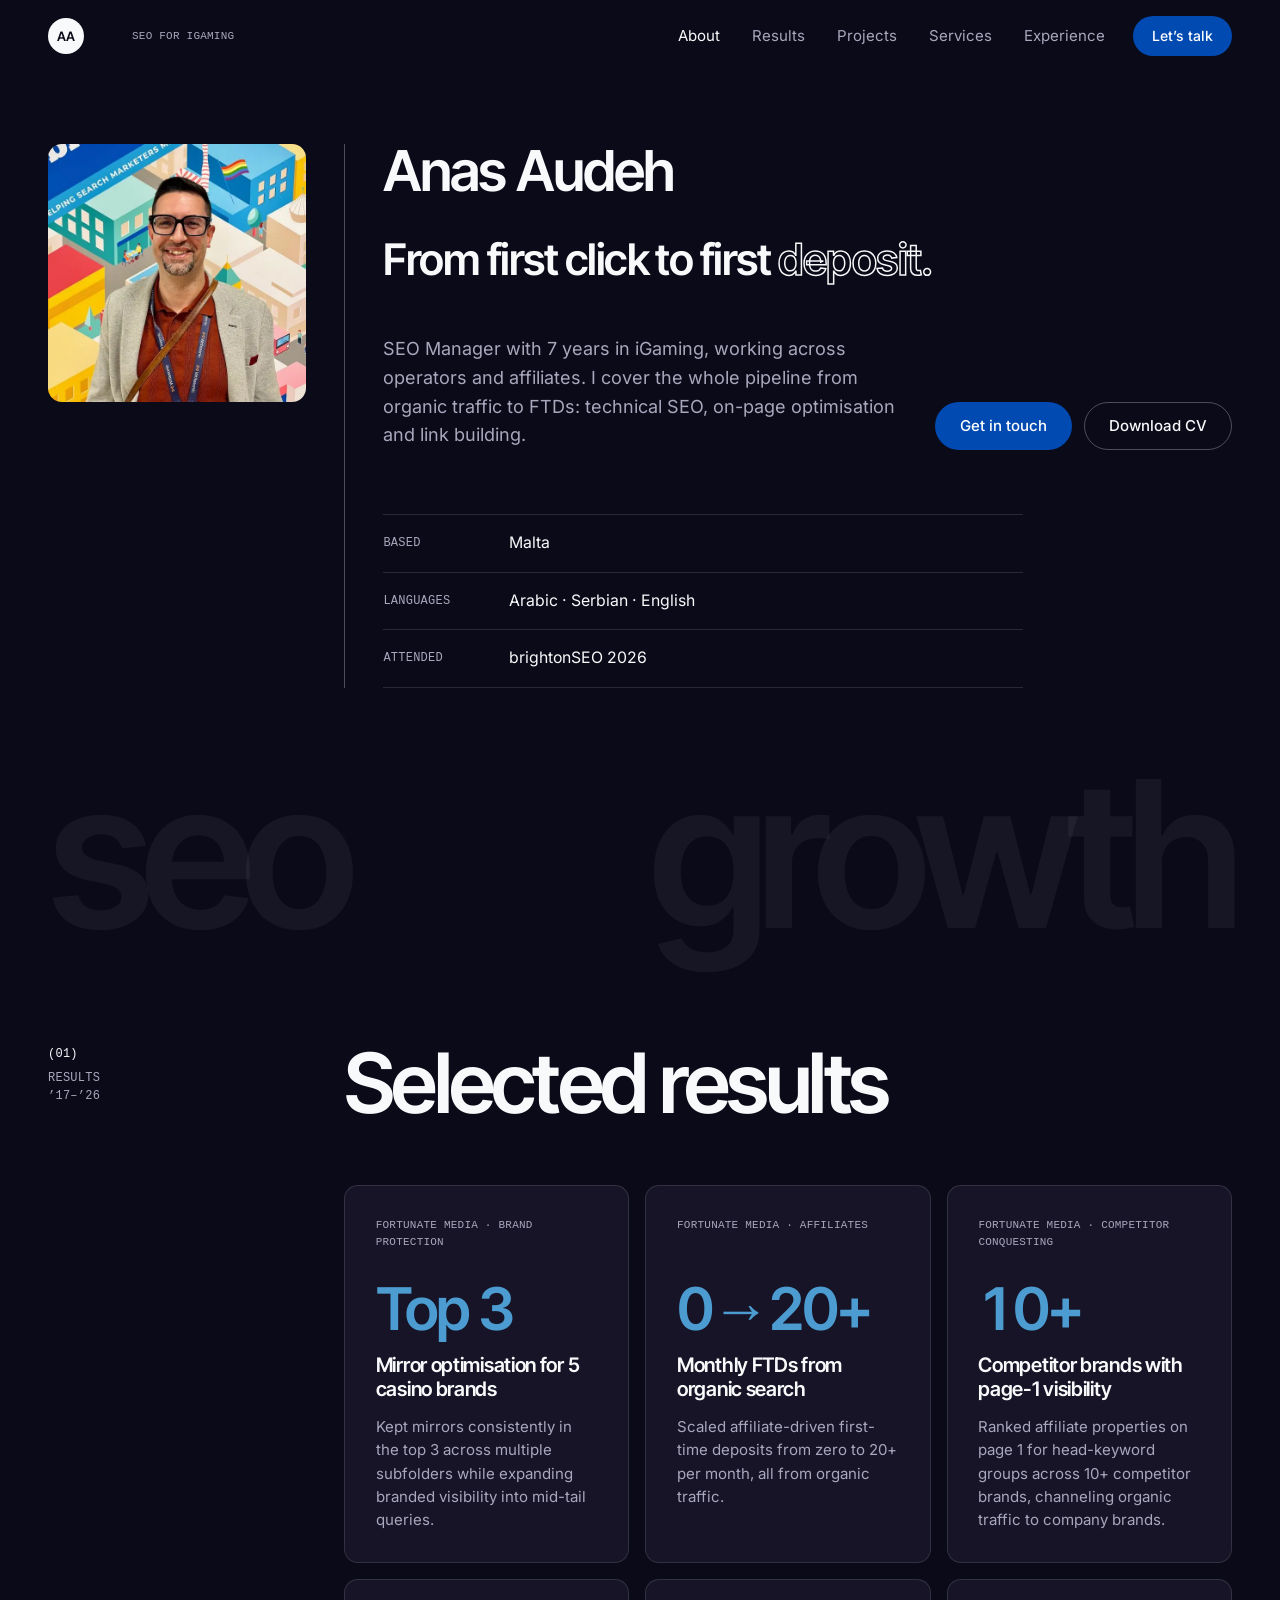
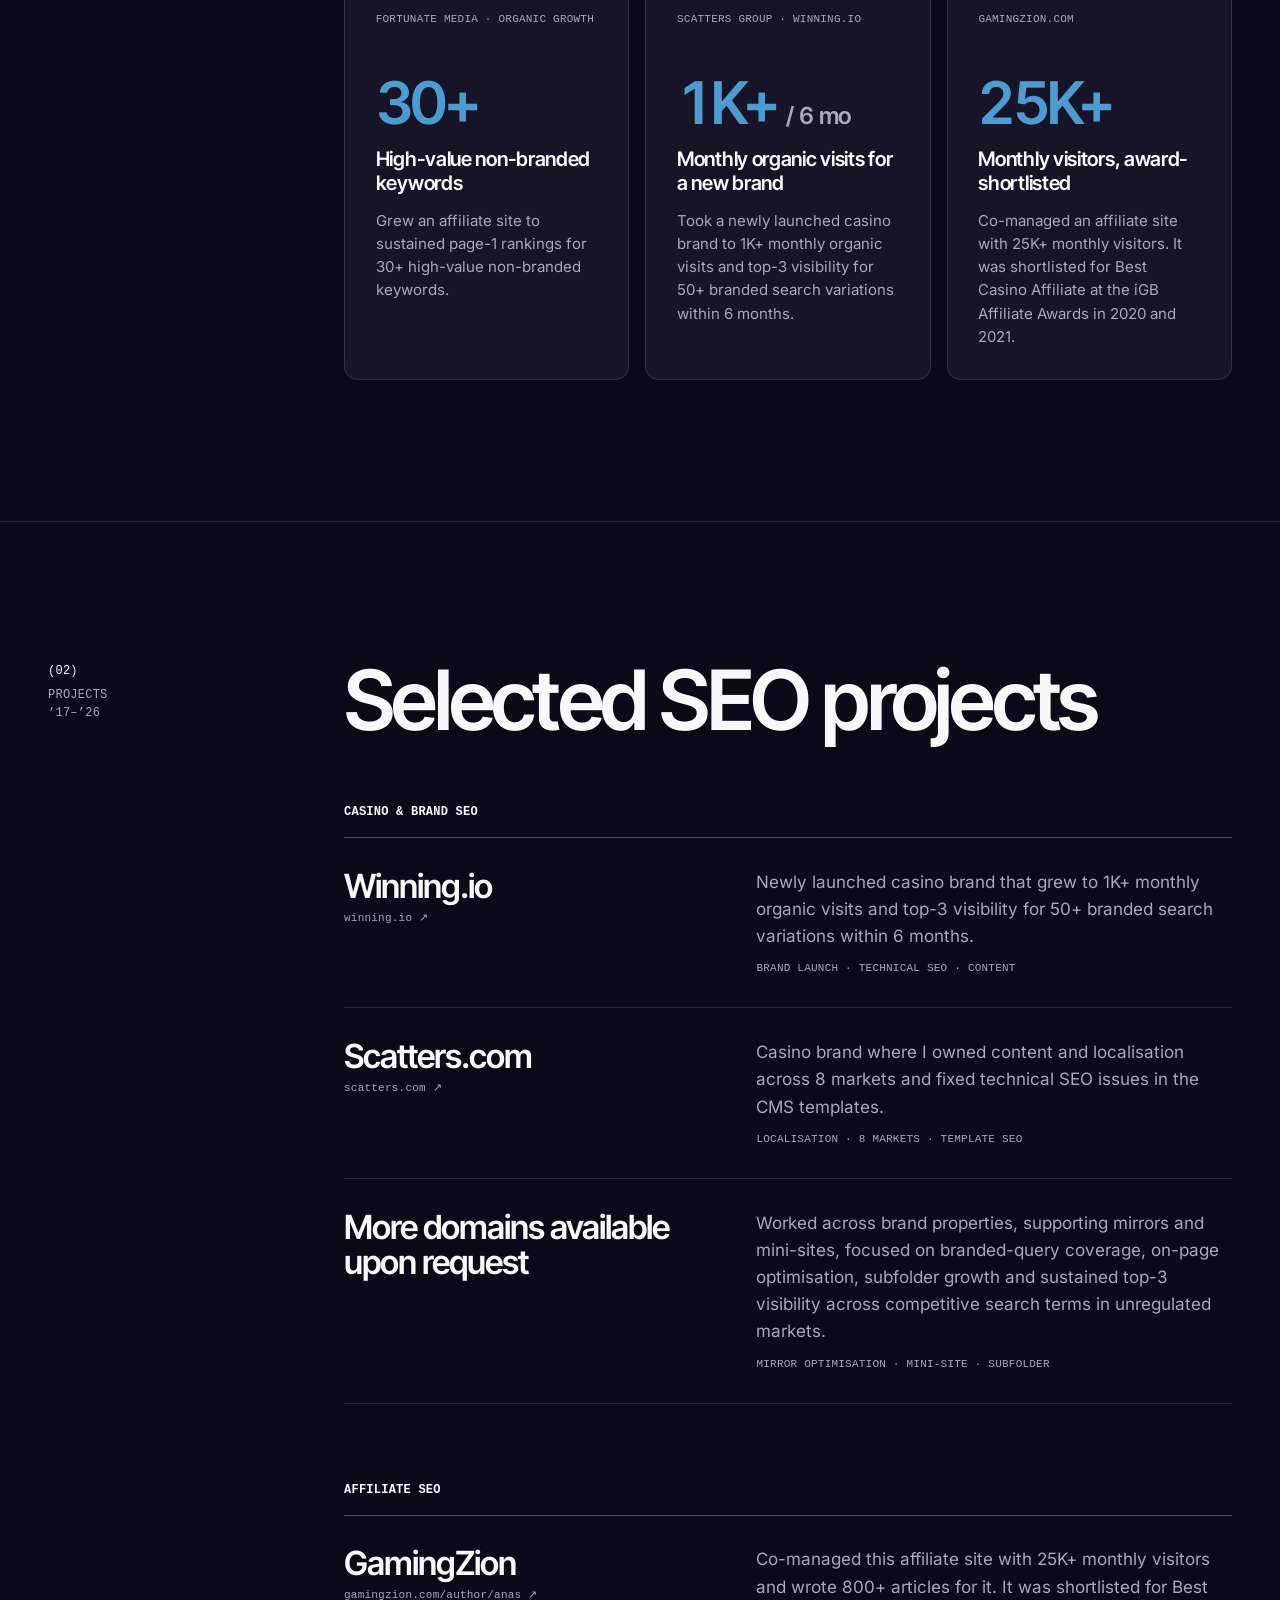
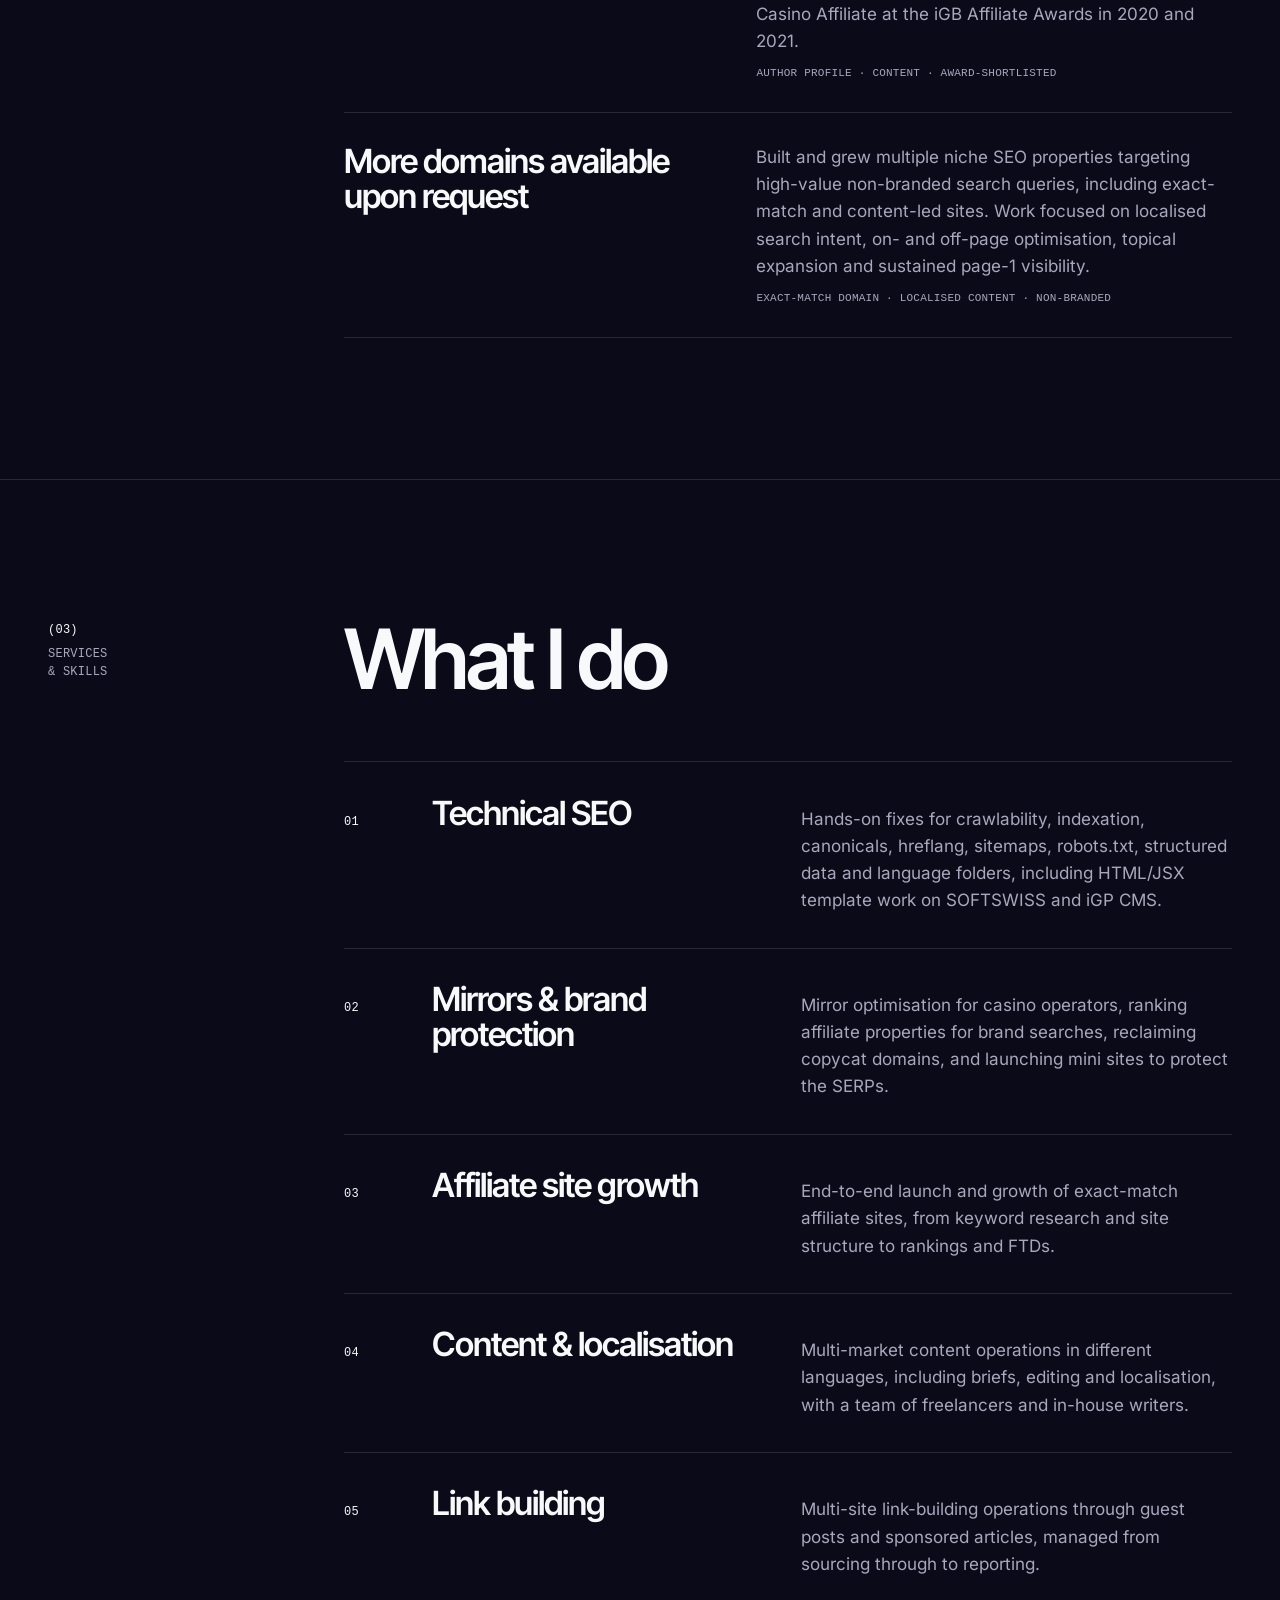
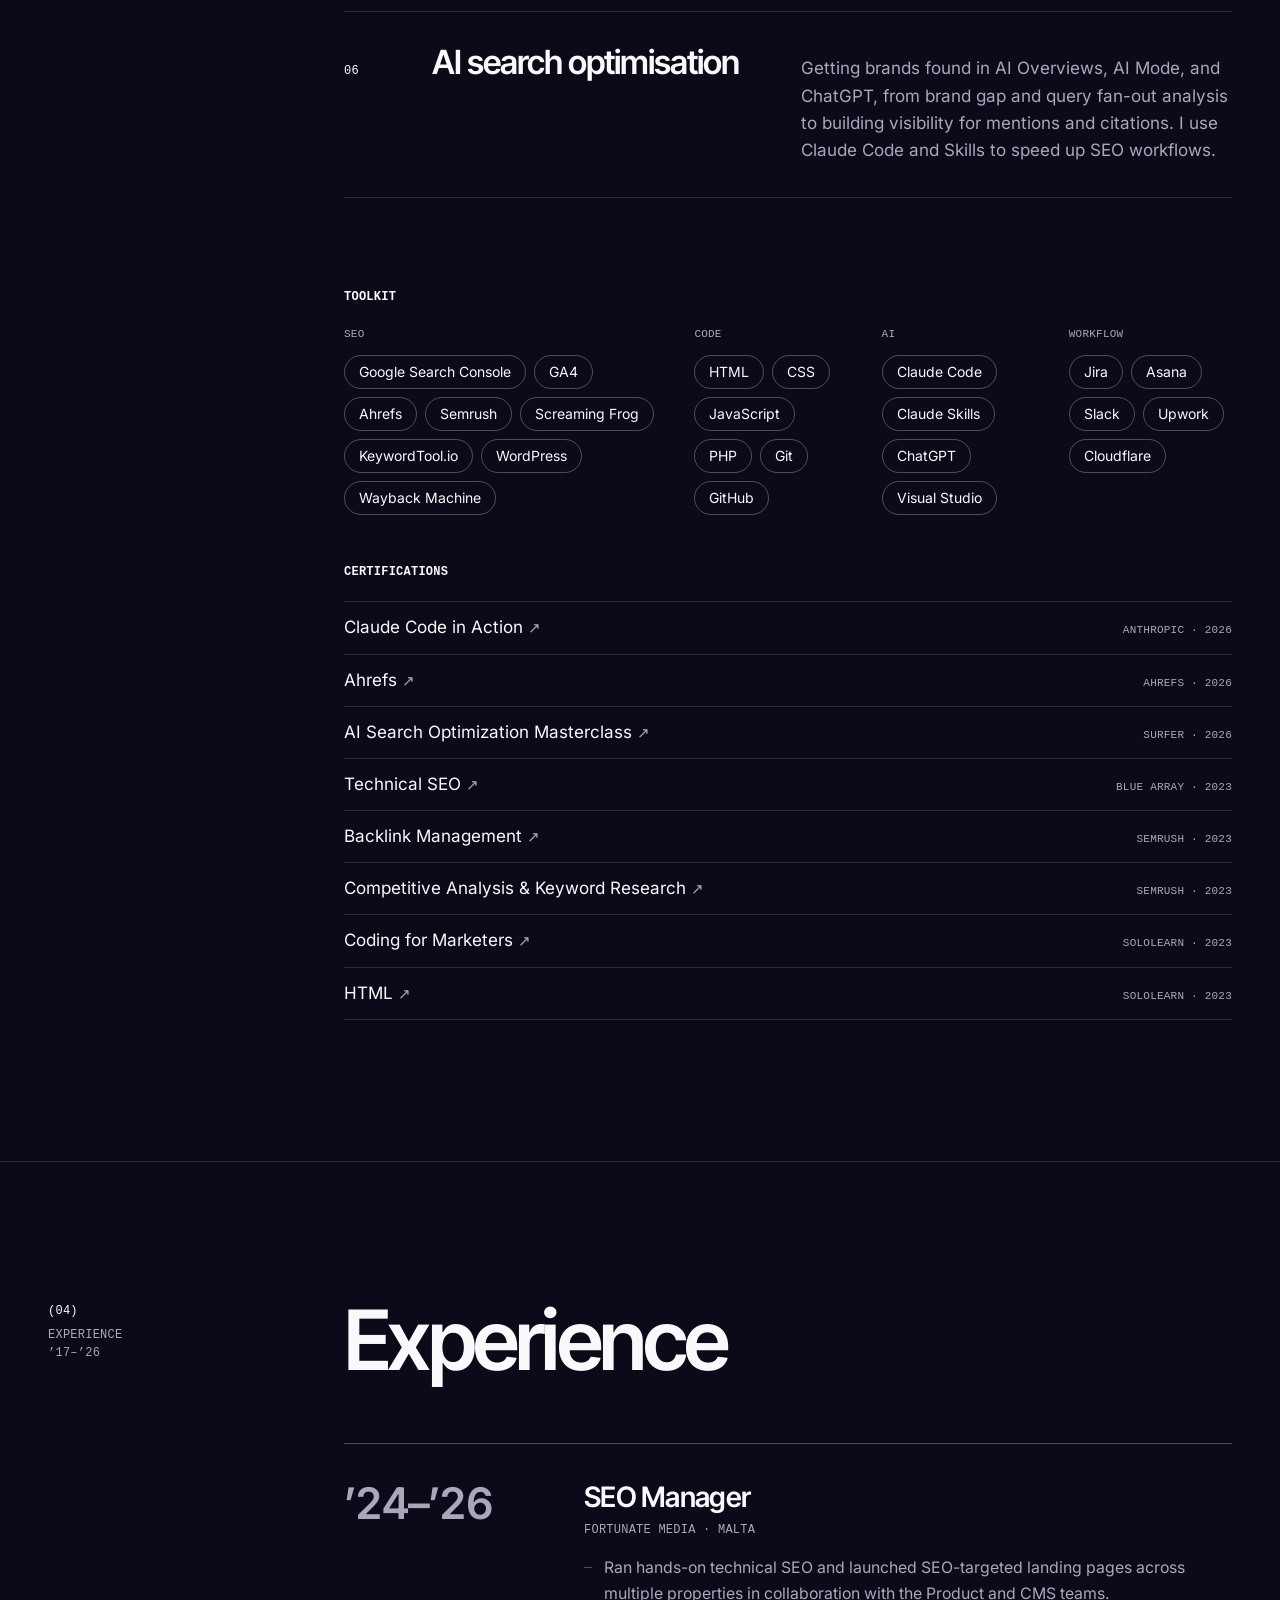
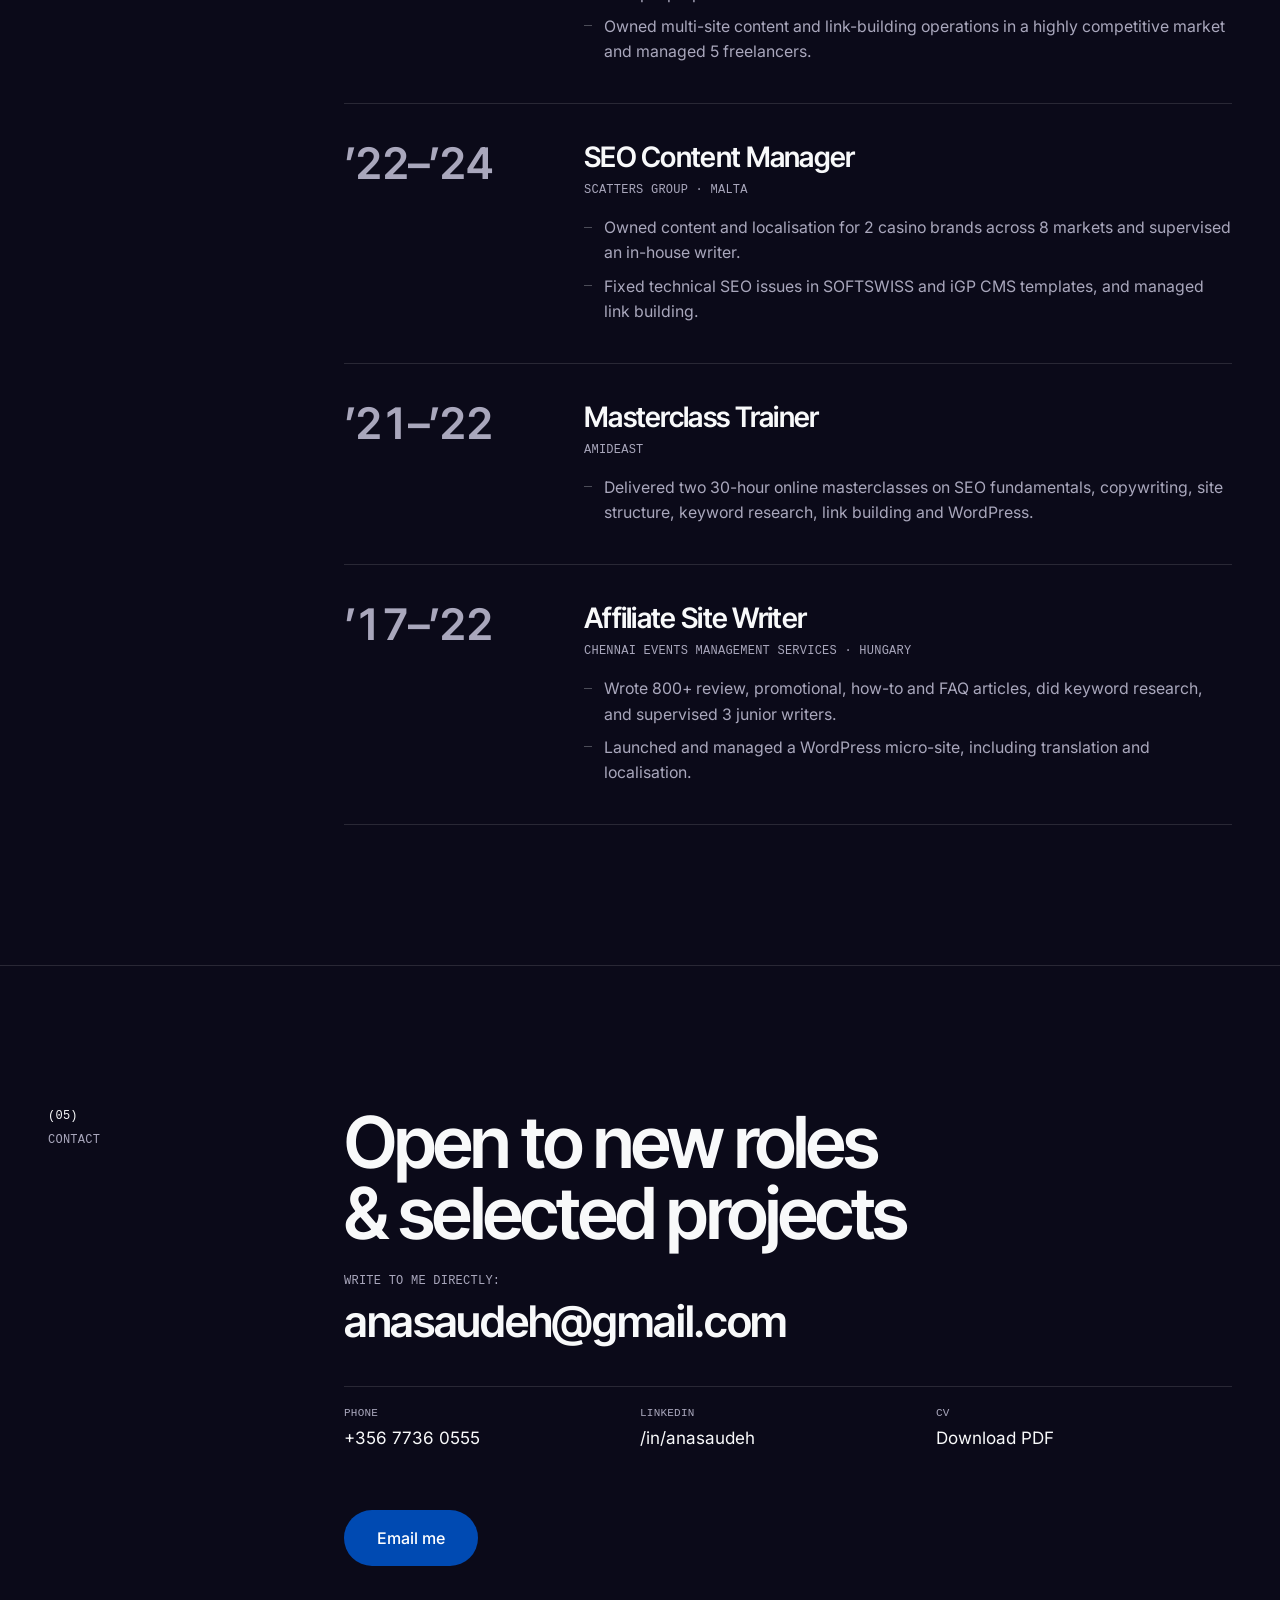
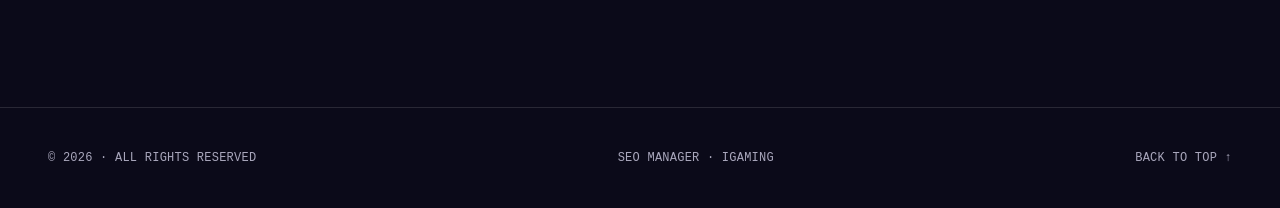
==== commit 744172b0: "Add files via upload" ====
--- a/index.html
+++ b/index.html
@@ -184,7 +184,7 @@
             <p class="hero-lede">SEO Manager with 7 years in iGaming, working across operators and affiliates. I cover the whole pipeline from organic traffic to FTDs: technical SEO, on-page optimisation and link building.</p>
             <div class="hero-ctas">
               <a class="btn btn-primary" href="#contact">Get in touch</a>
-              <a class="btn btn-ghost" href="assets/Anas-Audeh-CV.pdf" download>Download CV</a>
+              <a class="btn btn-ghost" href="/assets/Anas_Audeh_CV.pdf" download>Download CV</a>
             </div>
           </div>
           <dl class="facts hero-facts reveal">
@@ -376,7 +376,7 @@
               </div>
               <div>
                 <p class="mono toolkit-label">Code</p>
-                <ul class="chips"><li>HTML</li><li>CSS</li><li>JavaScript</li><li>PHP</li></ul>
+                <ul class="chips"><li>HTML</li><li>CSS</li><li>JavaScript</li><li>PHP</li><li>Git</li><li>GitHub</li></ul>
               </div>
               <div>
                 <p class="mono toolkit-label">AI</p>
@@ -384,7 +384,7 @@
               </div>
               <div>
                 <p class="mono toolkit-label">Workflow</p>
-                <ul class="chips"><li>Jira</li><li>Asana</li><li>Slack</li><li>Upwork</li></ul>
+                <ul class="chips"><li>Jira</li><li>Asana</li><li>Slack</li><li>Upwork</li><li>Cloudflare</li></ul>
               </div>
             </div>
 
@@ -476,7 +476,7 @@
           <ul class="contact-links reveal">
             <li><a href="tel:+35677360555"><span class="mono">Phone</span>+356 7736 0555</a></li>
             <li><a href="https://www.linkedin.com/in/anasaudeh/" target="_blank" rel="me noopener"><span class="mono">LinkedIn</span>/in/anasaudeh</a></li>
-            <li><a href="assets/Anas-Audeh-CV.pdf" download><span class="mono">CV</span>Download PDF</a></li>
+            <li><a href="/assets/Anas_Audeh_CV.pdf" download><span class="mono">CV</span>Download PDF</a></li>
           </ul>
           <a class="btn btn-primary btn-lg reveal" href="mailto:anasaudeh@gmail.com?subject=Hello%20Anas">Email me</a>
         </div>
